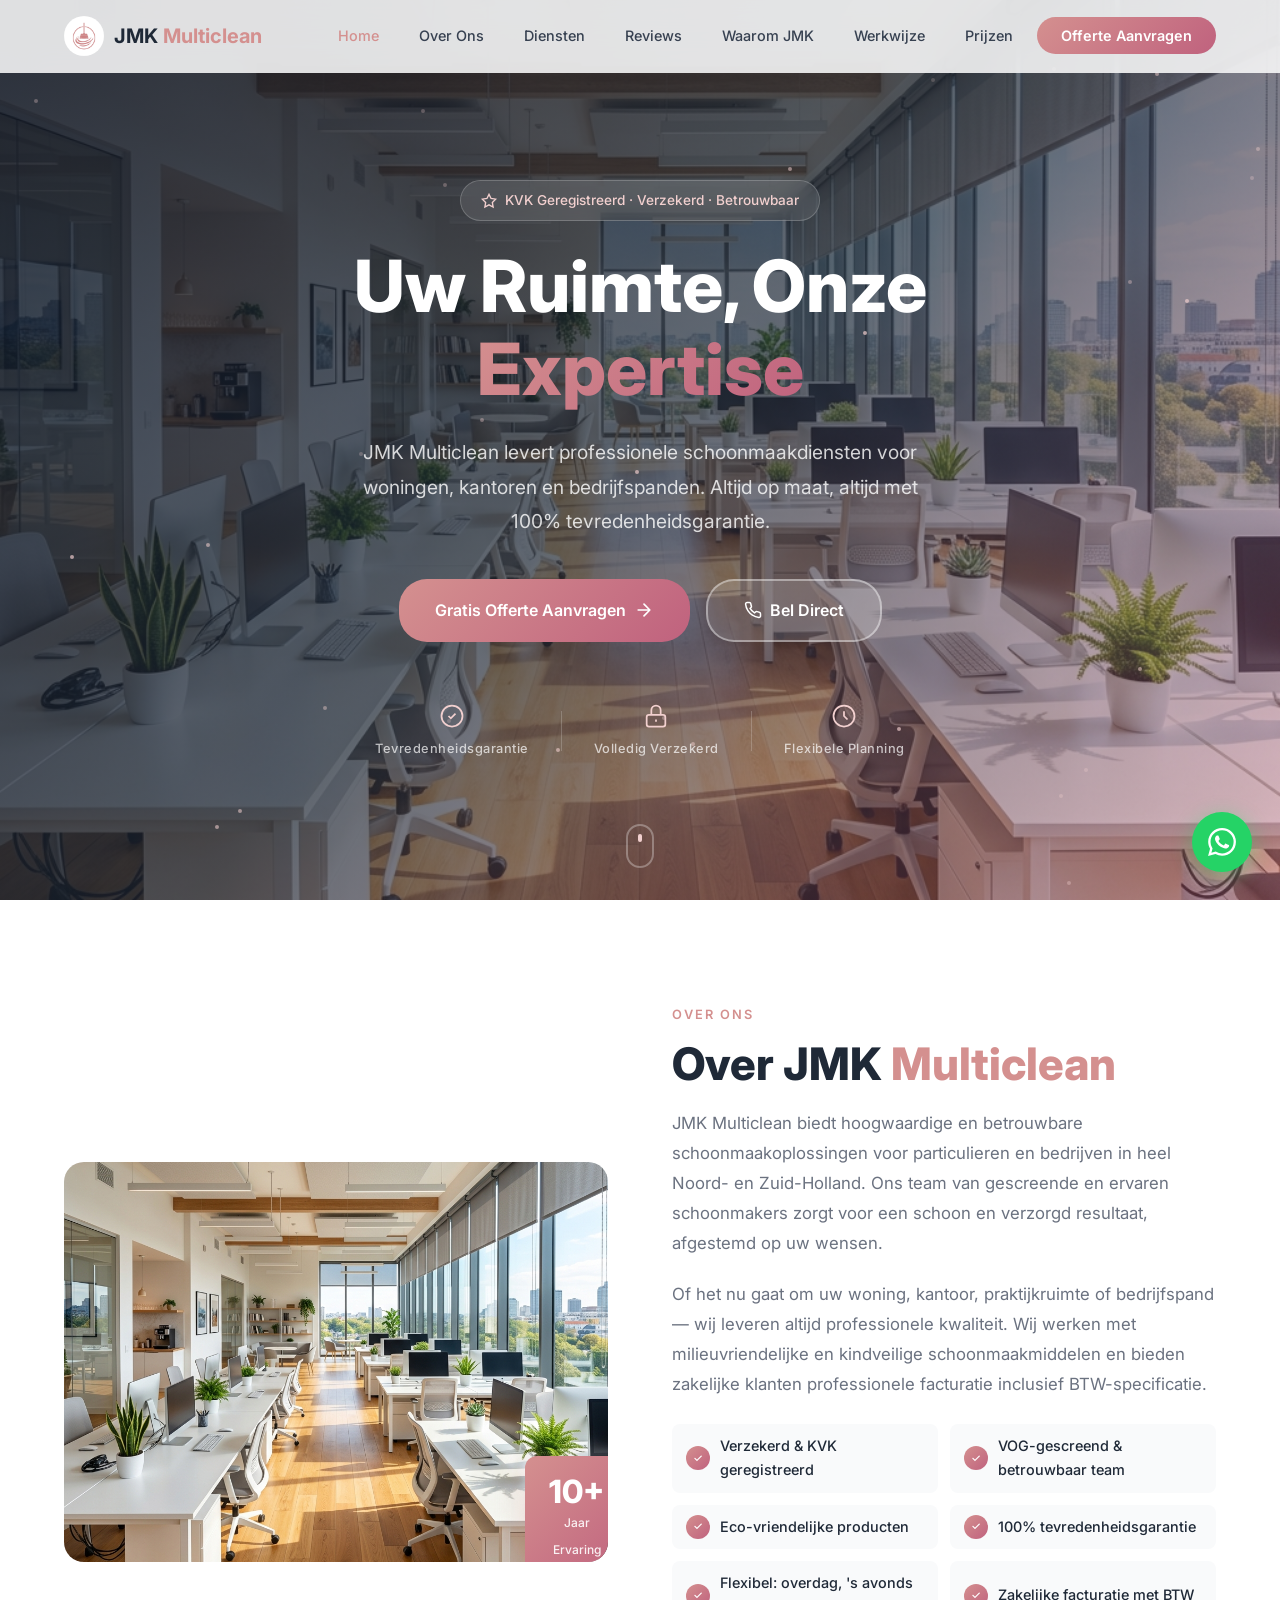
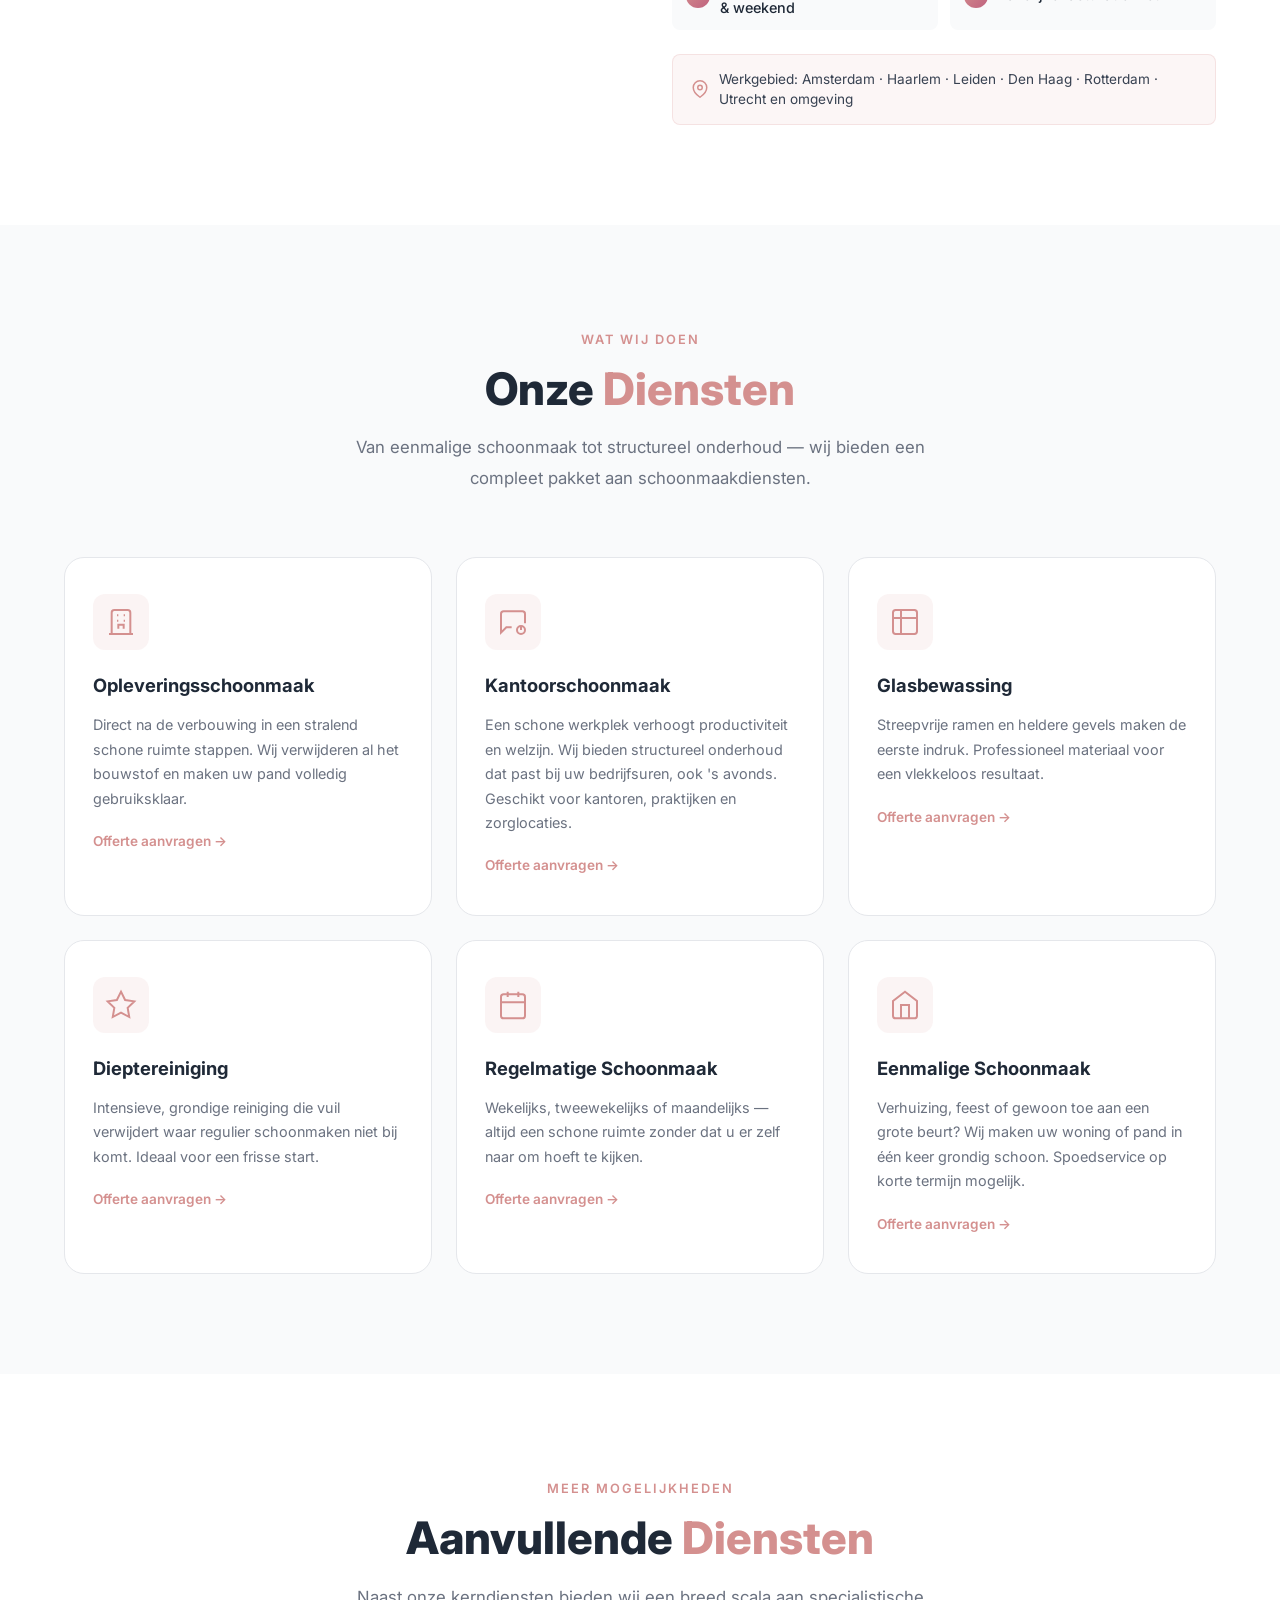
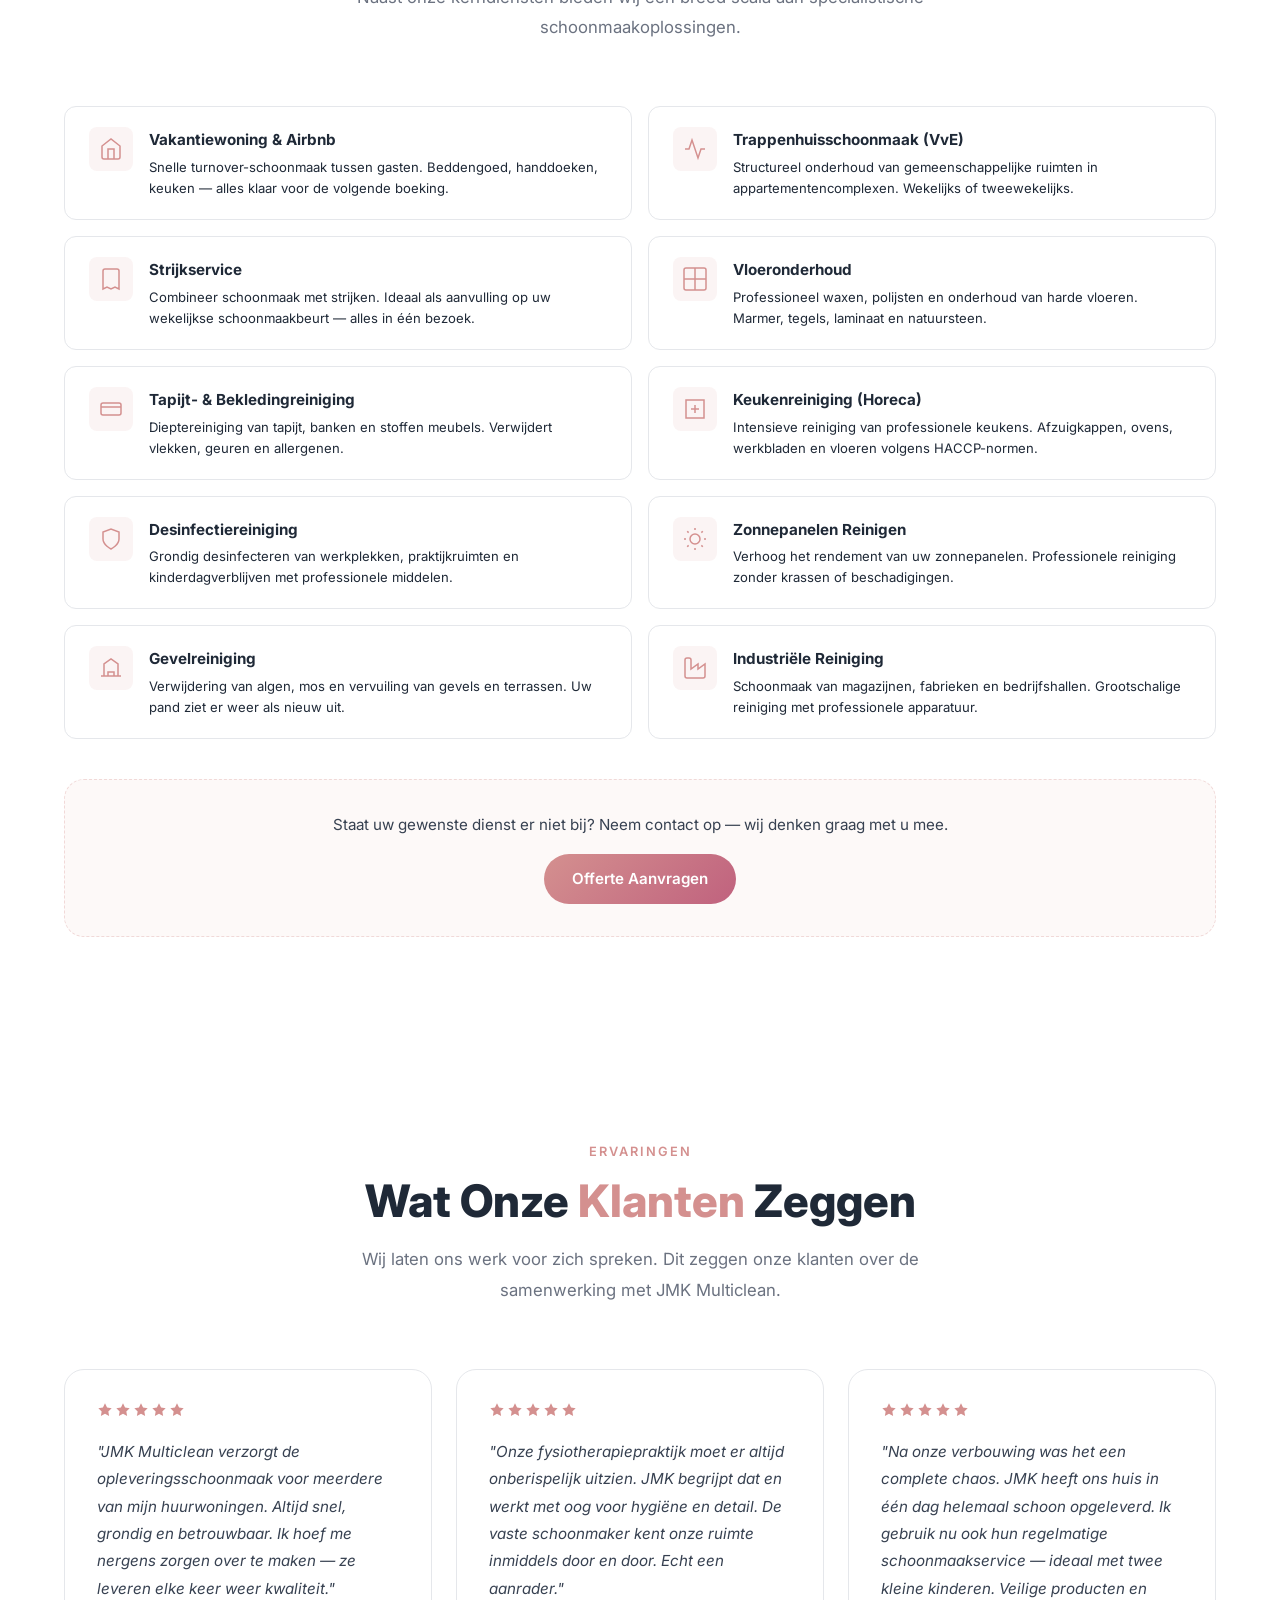
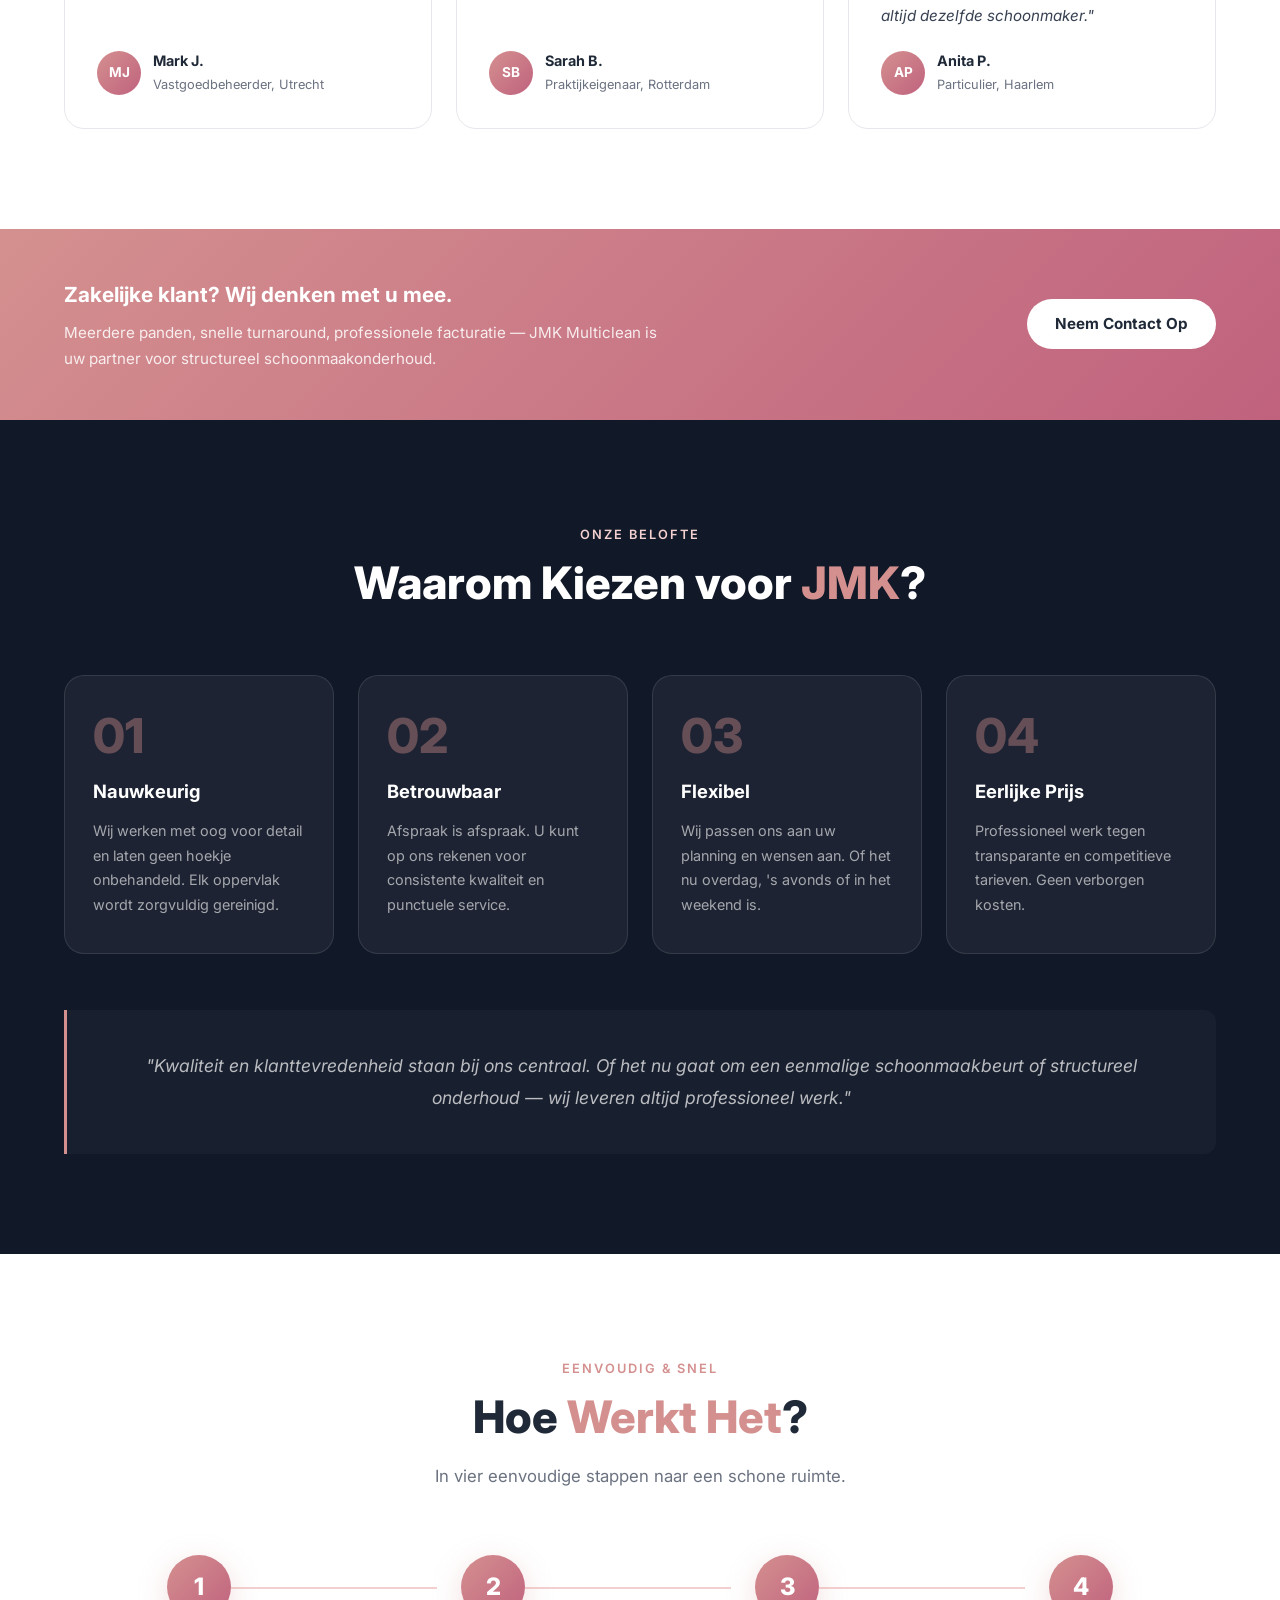
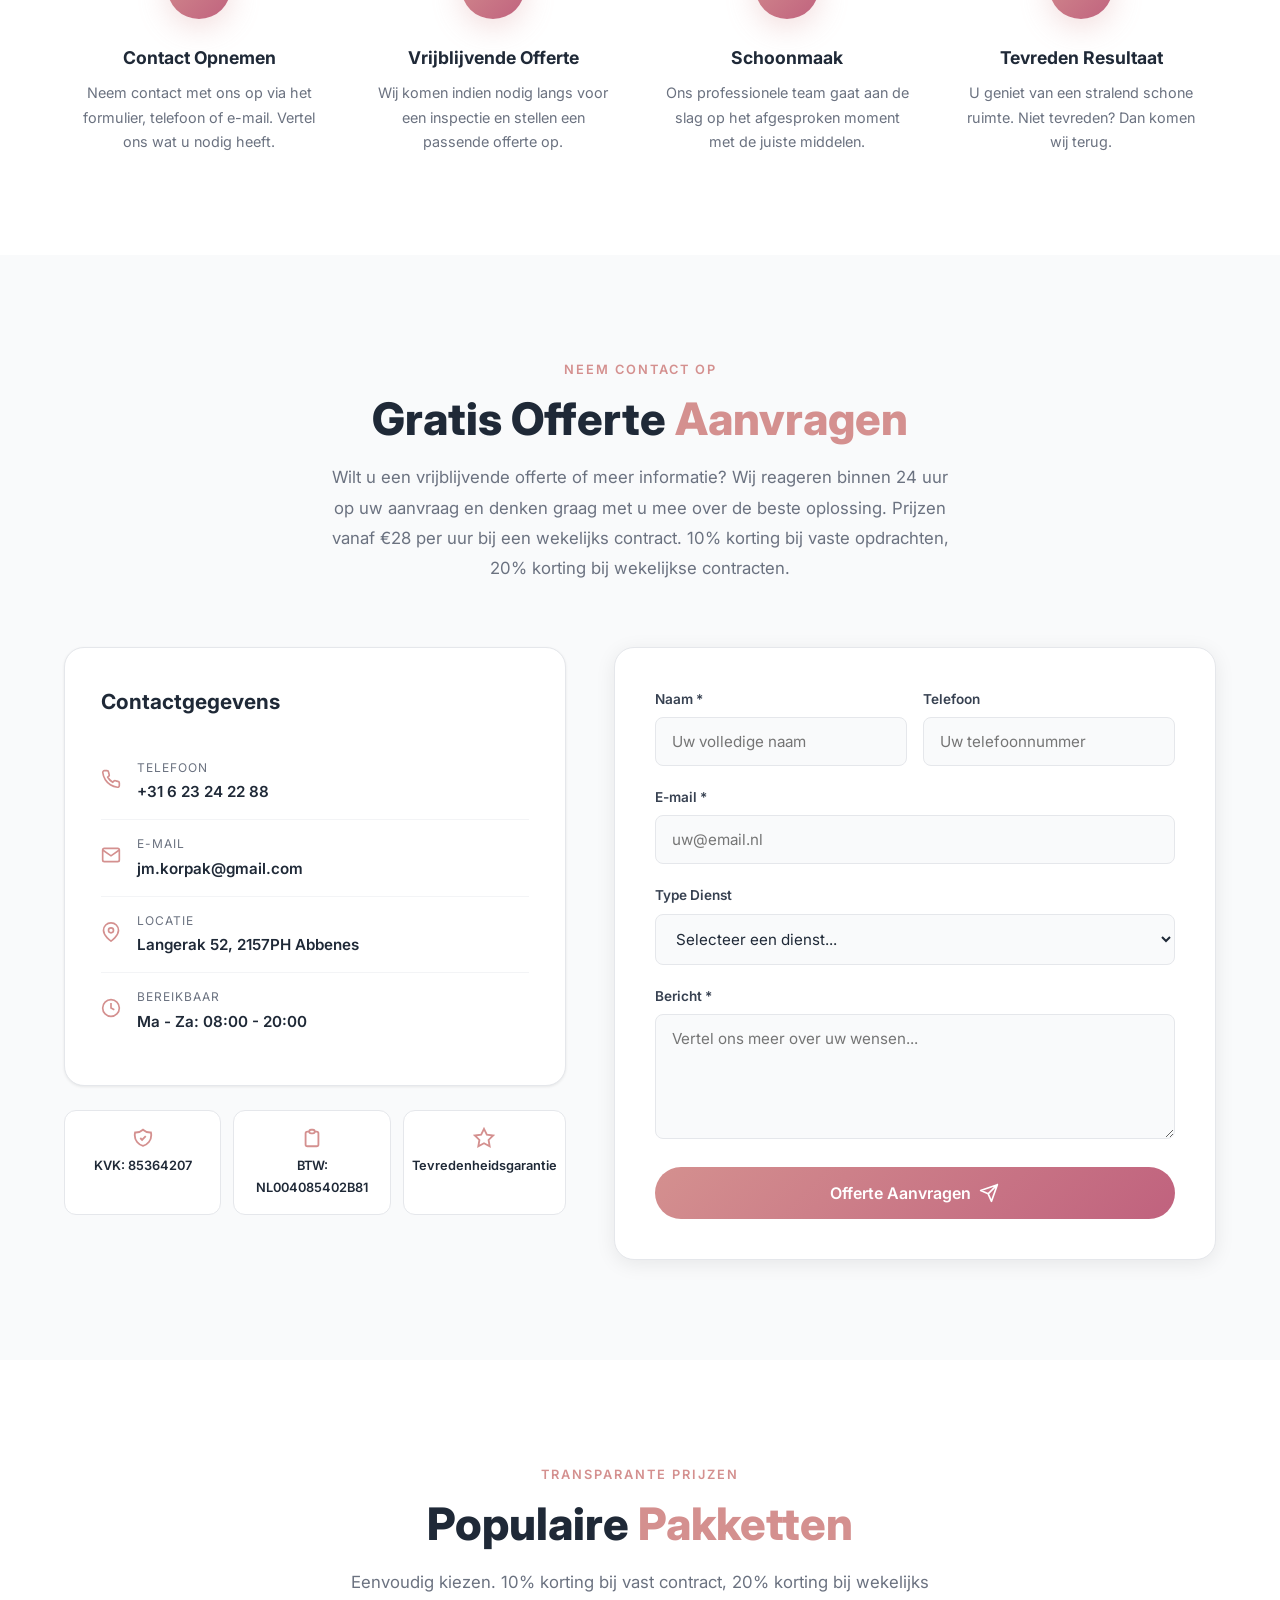
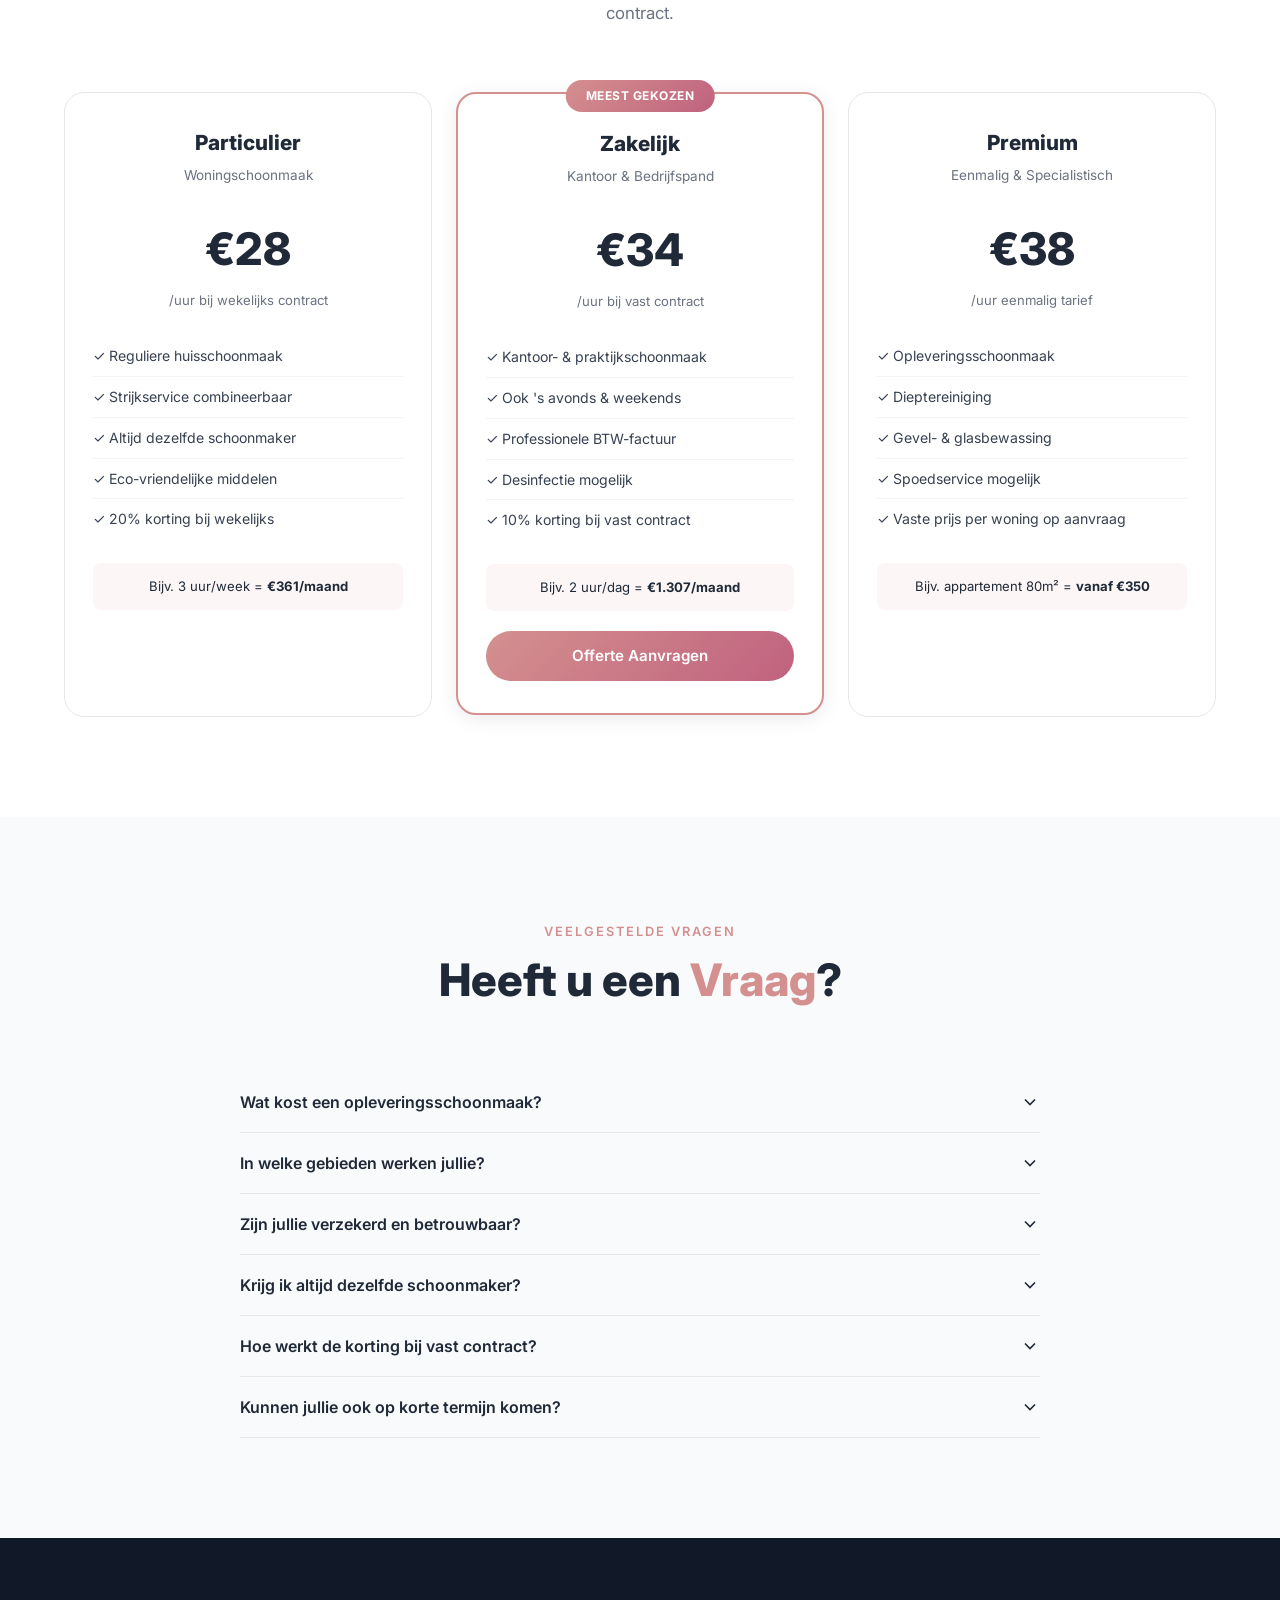
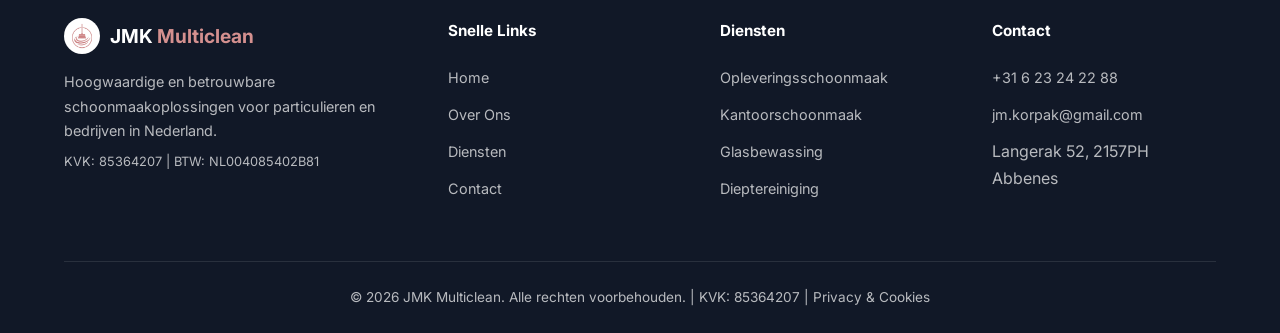
==== index.html @ 1423cef9 "Update hero text: garantie op resultaat → 100% tevredenheidsgarantie" ====
<!DOCTYPE html>
<html lang="nl">
<head>
    <meta charset="UTF-8">
    <meta name="viewport" content="width=device-width, initial-scale=1.0">
    <title>JMK Multiclean | Professionele Schoonmaakdiensten in Noord- en Zuid-Holland</title>
    <meta name="description" content="JMK Multiclean biedt professionele schoonmaakdiensten in Amsterdam, Haarlem, Den Haag, Rotterdam en Utrecht. Opleveringsschoonmaak, kantoorschoonmaak, glasbewassing en meer. KVK geregistreerd, verzekerd en VOG-gescreend. Vraag gratis een offerte aan.">
    <meta name="keywords" content="schoonmaakbedrijf, schoonmaakdiensten Amsterdam, kantoorschoonmaak Den Haag, opleveringsschoonmaak, glasbewassing, dieptereiniging, schoonmaak Haarlem, schoonmaak Rotterdam, schoonmaak Utrecht, professioneel schoonmaken">
    <meta name="author" content="JMK Multiclean">
    <meta name="robots" content="index, follow">
    <link rel="canonical" href="https://jmkmulticlean.nl/">
    <meta name="geo.region" content="NL-NH">
    <meta name="geo.placename" content="Abbenes">
    <meta name="geo.position" content="52.2658;4.5633">
    <meta name="ICBM" content="52.2658, 4.5633">
    <meta property="og:title" content="JMK Multiclean | Professionele Schoonmaakdiensten">
    <meta property="og:description" content="Professionele schoonmaakdiensten voor woningen, kantoren en bedrijfspanden in Noord- en Zuid-Holland. Gratis offerte binnen 24 uur.">
    <meta property="og:type" content="website">
    <meta property="og:url" content="https://jmkmulticlean.nl/">
    <meta property="og:image" content="https://jmkmulticlean.nl/images/hero-bg.png">
    <meta property="og:locale" content="nl_NL">
    <meta property="og:site_name" content="JMK Multiclean">
    <meta name="twitter:card" content="summary_large_image">
    <meta name="twitter:title" content="JMK Multiclean | Professionele Schoonmaakdiensten">
    <meta name="twitter:description" content="Professionele schoonmaakdiensten in Noord- en Zuid-Holland. Gratis offerte binnen 24 uur.">
    <meta name="twitter:image" content="https://jmkmulticlean.nl/images/hero-bg.png">
    <link rel="alternate" hreflang="nl" href="https://jmkmulticlean.nl/">
    <link rel="icon" type="image/png" href="images/logo.png">
    <link rel="preconnect" href="https://fonts.googleapis.com">
    <link rel="preconnect" href="https://fonts.gstatic.com" crossorigin>
    <link href="https://fonts.googleapis.com/css2?family=Inter:wght@300;400;500;600;700;800&display=swap" rel="stylesheet">
    <link rel="stylesheet" href="styles.css">
    <script type="application/ld+json">
    {
        "@context": "https://schema.org",
        "@type": "LocalBusiness",
        "@id": "https://jmkmulticlean.nl/",
        "name": "JMK Multiclean",
        "description": "Professionele schoonmaakdiensten voor particulieren en bedrijven in Noord- en Zuid-Holland.",
        "url": "https://jmkmulticlean.nl/",
        "telephone": "+31623242288",
        "email": "jm.korpak@gmail.com",
        "address": {
            "@type": "PostalAddress",
            "streetAddress": "Langerak 52",
            "addressLocality": "Abbenes",
            "postalCode": "2157PH",
            "addressCountry": "NL"
        },
        "geo": {
            "@type": "GeoCoordinates",
            "latitude": 52.2658,
            "longitude": 4.5633
        },
        "image": "https://jmkmulticlean.nl/images/logo.png",
        "priceRange": "€€",
        "openingHoursSpecification": {
            "@type": "OpeningHoursSpecification",
            "dayOfWeek": ["Monday","Tuesday","Wednesday","Thursday","Friday","Saturday"],
            "opens": "08:00",
            "closes": "20:00"
        },
        "areaServed": [
            {"@type": "City", "name": "Amsterdam"},
            {"@type": "City", "name": "Haarlem"},
            {"@type": "City", "name": "Leiden"},
            {"@type": "City", "name": "Den Haag"},
            {"@type": "City", "name": "Rotterdam"},
            {"@type": "City", "name": "Utrecht"}
        ],
        "hasOfferCatalog": {
            "@type": "OfferCatalog",
            "name": "Schoonmaakdiensten",
            "itemListElement": [
                {"@type": "Offer", "itemOffered": {"@type": "Service", "name": "Opleveringsschoonmaak"}},
                {"@type": "Offer", "itemOffered": {"@type": "Service", "name": "Kantoorschoonmaak"}},
                {"@type": "Offer", "itemOffered": {"@type": "Service", "name": "Glasbewassing"}},
                {"@type": "Offer", "itemOffered": {"@type": "Service", "name": "Dieptereiniging"}},
                {"@type": "Offer", "itemOffered": {"@type": "Service", "name": "Regelmatige Schoonmaak"}},
                {"@type": "Offer", "itemOffered": {"@type": "Service", "name": "Eenmalige Schoonmaak"}}
            ]
        },
        "aggregateRating": {
            "@type": "AggregateRating",
            "ratingValue": "5.0",
            "reviewCount": "3",
            "bestRating": "5"
        }
    }
    </script>
</head>
<body>
    <!-- Navigation -->
    <nav class="navbar" id="navbar">
        <div class="container nav-container">
            <a href="#" class="nav-logo">
                <img src="images/logo.png" alt="JMK Cleaning Services Logo" class="nav-logo-img">
                <span class="nav-logo-text">JMK <span class="accent">Multiclean</span></span>
            </a>
            <button class="nav-toggle" id="navToggle" aria-label="Menu openen">
                <span></span>
                <span></span>
                <span></span>
            </button>
            <ul class="nav-menu" id="navMenu">
                <li><a href="#home" class="nav-link">Home</a></li>
                <li><a href="#over-ons" class="nav-link">Over Ons</a></li>
                <li><a href="#diensten" class="nav-link">Diensten</a></li>
                <li><a href="#reviews" class="nav-link">Reviews</a></li>
                <li><a href="#waarom" class="nav-link">Waarom JMK</a></li>
                <li><a href="#proces" class="nav-link">Werkwijze</a></li>
                <li><a href="#prijzen" class="nav-link">Prijzen</a></li>
                <li><a href="#contact" class="nav-link nav-cta">Offerte Aanvragen</a></li>
            </ul>
        </div>
    </nav>

    <!-- Hero Section -->
    <section class="hero" id="home">
        <div class="hero-overlay"></div>
        <div class="hero-particles" id="heroParticles"></div>
        <div class="container hero-content">
            <div class="hero-badge"><svg width="16" height="16" viewBox="0 0 24 24" fill="none" stroke="currentColor" stroke-width="2"><path d="M12 2l3.09 6.26L22 9.27l-5 4.87 1.18 6.88L12 17.77l-6.18 3.25L7 14.14 2 9.27l6.91-1.01L12 2z"/></svg> KVK Geregistreerd &middot; Verzekerd &middot; Betrouwbaar</div>
            <h1 class="hero-title">
                Uw Ruimte, Onze<br>
                <span class="gradient-text">Expertise</span>
            </h1>
            <p class="hero-subtitle">
                JMK Multiclean levert professionele schoonmaakdiensten voor woningen, kantoren en bedrijfspanden. Altijd op maat, altijd met 100% tevredenheidsgarantie.
            </p>
            <div class="hero-buttons">
                <a href="#contact" class="btn btn-primary btn-lg">
                    <span>Gratis Offerte Aanvragen</span>
                    <svg width="20" height="20" viewBox="0 0 24 24" fill="none" stroke="currentColor" stroke-width="2" stroke-linecap="round" stroke-linejoin="round"><path d="M5 12h14M12 5l7 7-7 7"/></svg>
                </a>
                <a href="tel:+31623242288" class="btn btn-outline btn-lg">
                    <svg width="18" height="18" viewBox="0 0 24 24" fill="none" stroke="currentColor" stroke-width="2"><path d="M22 16.92v3a2 2 0 01-2.18 2 19.79 19.79 0 01-8.63-3.07 19.5 19.5 0 01-6-6 19.79 19.79 0 01-3.07-8.67A2 2 0 014.11 2h3a2 2 0 012 1.72c.127.96.361 1.903.7 2.81a2 2 0 01-.45 2.11L8.09 9.91a16 16 0 006 6l1.27-1.27a2 2 0 012.11-.45c.907.339 1.85.573 2.81.7A2 2 0 0122 16.92z"/></svg>
                    <span>Bel Direct</span>
                </a>
            </div>
            <div class="hero-stats">
                <div class="hero-stat">
                    <svg class="hero-stat-icon" width="28" height="28" viewBox="0 0 24 24" fill="none" stroke="currentColor" stroke-width="1.5"><path d="M9 12l2 2 4-4m6 2a9 9 0 11-18 0 9 9 0 0118 0z"/></svg>
                    <span class="hero-stat-label">Tevredenheidsgarantie</span>
                </div>
                <div class="hero-stat-divider"></div>
                <div class="hero-stat">
                    <svg class="hero-stat-icon" width="28" height="28" viewBox="0 0 24 24" fill="none" stroke="currentColor" stroke-width="1.5"><path d="M12 15v2m-6 4h12a2 2 0 002-2v-6a2 2 0 00-2-2H6a2 2 0 00-2 2v6a2 2 0 002 2zm10-10V7a4 4 0 00-8 0v4h8z"/></svg>
                    <span class="hero-stat-label">Volledig Verzekerd</span>
                </div>
                <div class="hero-stat-divider"></div>
                <div class="hero-stat">
                    <svg class="hero-stat-icon" width="28" height="28" viewBox="0 0 24 24" fill="none" stroke="currentColor" stroke-width="1.5"><path d="M12 8v4l3 3m6-3a9 9 0 11-18 0 9 9 0 0118 0z"/></svg>
                    <span class="hero-stat-label">Flexibele Planning</span>
                </div>
            </div>
        </div>
        <div class="hero-scroll">
            <a href="#over-ons" aria-label="Scroll naar beneden">
                <div class="scroll-indicator">
                    <div class="scroll-dot"></div>
                </div>
            </a>
        </div>
    </section>

    <!-- Over Ons Section -->
    <section class="section section-light" id="over-ons">
        <div class="container">
            <div class="section-grid about-grid">
                <div class="about-image-wrapper reveal-left">
                    <div class="about-image">
                        <img src="images/hero-bg.png" alt="Schoon kantoor door JMK Cleaning Services">
                        <div class="about-image-badge">
                            <span class="badge-number">10+</span>
                            <span class="badge-text">Jaar<br>Ervaring</span>
                        </div>
                    </div>
                </div>
                <div class="about-content reveal-right">
                    <span class="section-label">Over Ons</span>
                    <h2 class="section-title">Over JMK <span class="accent">Multiclean</span></h2>
                    <p class="section-text">
                        JMK Multiclean biedt hoogwaardige en betrouwbare schoonmaakoplossingen voor particulieren en bedrijven in heel Noord- en Zuid-Holland. Ons team van gescreende en ervaren schoonmakers zorgt voor een schoon en verzorgd resultaat, afgestemd op uw wensen.
                    </p>
                    <p class="section-text">
                        Of het nu gaat om uw woning, kantoor, praktijkruimte of bedrijfspand — wij leveren altijd professionele kwaliteit. Wij werken met milieuvriendelijke en kindveilige schoonmaakmiddelen en bieden zakelijke klanten professionele facturatie inclusief BTW-specificatie.
                    </p>
                    <div class="about-features">
                        <div class="about-feature">
                            <div class="about-feature-icon">✓</div>
                            <span>Verzekerd & KVK geregistreerd</span>
                        </div>
                        <div class="about-feature">
                            <div class="about-feature-icon">✓</div>
                            <span>VOG-gescreend & betrouwbaar team</span>
                        </div>
                        <div class="about-feature">
                            <div class="about-feature-icon">✓</div>
                            <span>Eco-vriendelijke producten</span>
                        </div>
                        <div class="about-feature">
                            <div class="about-feature-icon">✓</div>
                            <span>100% tevredenheidsgarantie</span>
                        </div>
                        <div class="about-feature">
                            <div class="about-feature-icon">✓</div>
                            <span>Flexibel: overdag, 's avonds & weekend</span>
                        </div>
                        <div class="about-feature">
                            <div class="about-feature-icon">✓</div>
                            <span>Zakelijke facturatie met BTW</span>
                        </div>
                    </div>
                    <div class="service-area-badge reveal-up">
                        <svg width="18" height="18" viewBox="0 0 24 24" fill="none" stroke="var(--pink)" stroke-width="2"><path d="M21 10c0 7-9 13-9 13s-9-6-9-13a9 9 0 0118 0z"/><circle cx="12" cy="10" r="3"/></svg>
                        <span>Werkgebied: Amsterdam · Haarlem · Leiden · Den Haag · Rotterdam · Utrecht en omgeving</span>
                    </div>
                </div>
            </div>
        </div>
    </section>

    <!-- Diensten Section -->
    <section class="section section-gray" id="diensten">
        <div class="container">
            <div class="section-header reveal-up">
                <span class="section-label">Wat Wij Doen</span>
                <h2 class="section-title">Onze <span class="accent">Diensten</span></h2>
                <p class="section-subtitle">Van eenmalige schoonmaak tot structureel onderhoud — wij bieden een compleet pakket aan schoonmaakdiensten.</p>
            </div>
            <div class="services-grid">
                <div class="service-card reveal-up" style="--delay: 0.1s">
                    <div class="service-icon-wrap"><svg width="32" height="32" viewBox="0 0 24 24" fill="none" stroke="var(--pink)" stroke-width="1.5"><path d="M19 21V5a2 2 0 00-2-2H7a2 2 0 00-2 2v16m14 0H5m14 0h2m-16 0H3M9 7h1m-1 4h1m4-4h1m-1 4h1m-5 6v-3h4v3"/></svg></div>
                    <h3 class="service-title">Opleveringsschoonmaak</h3>
                    <p class="service-desc">Direct na de verbouwing in een stralend schone ruimte stappen. Wij verwijderen al het bouwstof en maken uw pand volledig gebruiksklaar.</p>
                    <a href="#contact" class="service-link">Offerte aanvragen →</a>
                </div>
                <div class="service-card reveal-up" style="--delay: 0.2s">
                    <div class="service-icon-wrap"><svg width="32" height="32" viewBox="0 0 24 24" fill="none" stroke="var(--pink)" stroke-width="1.5"><path d="M21 13V6a2 2 0 00-2-2H5a2 2 0 00-2 2v14l4-4h4"/><circle cx="18" cy="18" r="3"/><path d="M18 15v3m0 0v.01"/></svg></div>
                    <h3 class="service-title">Kantoorschoonmaak</h3>
                    <p class="service-desc">Een schone werkplek verhoogt productiviteit en welzijn. Wij bieden structureel onderhoud dat past bij uw bedrijfsuren, ook 's avonds. Geschikt voor kantoren, praktijken en zorglocaties.</p>
                    <a href="#contact" class="service-link">Offerte aanvragen →</a>
                </div>
                <div class="service-card reveal-up" style="--delay: 0.3s">
                    <div class="service-icon-wrap"><svg width="32" height="32" viewBox="0 0 24 24" fill="none" stroke="var(--pink)" stroke-width="1.5"><rect x="3" y="3" width="18" height="18" rx="2"/><path d="M3 9h18M9 3v18"/></svg></div>
                    <h3 class="service-title">Glasbewassing</h3>
                    <p class="service-desc">Streepvrije ramen en heldere gevels maken de eerste indruk. Professioneel materiaal voor een vlekkeloos resultaat.</p>
                    <a href="#contact" class="service-link">Offerte aanvragen →</a>
                </div>
                <div class="service-card reveal-up" style="--delay: 0.4s">
                    <div class="service-icon-wrap"><svg width="32" height="32" viewBox="0 0 24 24" fill="none" stroke="var(--pink)" stroke-width="1.5"><path d="M12 2l3.09 6.26L22 9.27l-5 4.87 1.18 6.88L12 17.77l-6.18 3.25L7 14.14 2 9.27l6.91-1.01L12 2z"/></svg></div>
                    <h3 class="service-title">Dieptereiniging</h3>
                    <p class="service-desc">Intensieve, grondige reiniging die vuil verwijdert waar regulier schoonmaken niet bij komt. Ideaal voor een frisse start.</p>
                    <a href="#contact" class="service-link">Offerte aanvragen →</a>
                </div>
                <div class="service-card reveal-up" style="--delay: 0.5s">
                    <div class="service-icon-wrap"><svg width="32" height="32" viewBox="0 0 24 24" fill="none" stroke="var(--pink)" stroke-width="1.5"><rect x="3" y="4" width="18" height="18" rx="2"/><path d="M16 2v4M8 2v4M3 10h18M8 14h.01M12 14h.01M16 14h.01M8 18h.01M12 18h.01"/></svg></div>
                    <h3 class="service-title">Regelmatige Schoonmaak</h3>
                    <p class="service-desc">Wekelijks, tweewekelijks of maandelijks — altijd een schone ruimte zonder dat u er zelf naar om hoeft te kijken.</p>
                    <a href="#contact" class="service-link">Offerte aanvragen →</a>
                </div>
                <div class="service-card reveal-up" style="--delay: 0.6s">
                    <div class="service-icon-wrap"><svg width="32" height="32" viewBox="0 0 24 24" fill="none" stroke="var(--pink)" stroke-width="1.5"><path d="M3 9l9-7 9 7v11a2 2 0 01-2 2H5a2 2 0 01-2-2z"/><polyline points="9 22 9 12 15 12 15 22"/></svg></div>
                    <h3 class="service-title">Eenmalige Schoonmaak</h3>
                    <p class="service-desc">Verhuizing, feest of gewoon toe aan een grote beurt? Wij maken uw woning of pand in één keer grondig schoon. Spoedservice op korte termijn mogelijk.</p>
                    <a href="#contact" class="service-link">Offerte aanvragen →</a>
                </div>
            </div>
        </div>
    </section>

    <!-- Aanvullende Diensten Section -->
    <section class="section section-light" id="extra-diensten">
        <div class="container">
            <div class="section-header reveal-up">
                <span class="section-label">Meer Mogelijkheden</span>
                <h2 class="section-title">Aanvullende <span class="accent">Diensten</span></h2>
                <p class="section-subtitle">Naast onze kerndiensten bieden wij een breed scala aan specialistische schoonmaakoplossingen.</p>
            </div>
            <div class="extra-services-grid">
                <div class="extra-service-card reveal-up" style="--delay: 0.05s">
                    <div class="extra-service-icon">
                        <svg width="24" height="24" viewBox="0 0 24 24" fill="none" stroke="var(--pink)" stroke-width="1.5"><path d="M3 9l9-7 9 7v11a2 2 0 01-2 2H5a2 2 0 01-2-2z"/><path d="M9 22V12h6v10"/></svg>
                    </div>
                    <div>
                        <h4 class="extra-service-title">Vakantiewoning & Airbnb</h4>
                        <p class="extra-service-desc">Snelle turnover-schoonmaak tussen gasten. Beddengoed, handdoeken, keuken — alles klaar voor de volgende boeking.</p>
                    </div>
                </div>
                <div class="extra-service-card reveal-up" style="--delay: 0.1s">
                    <div class="extra-service-icon">
                        <svg width="24" height="24" viewBox="0 0 24 24" fill="none" stroke="var(--pink)" stroke-width="1.5"><path d="M22 12h-4l-3 9L9 3l-3 9H2"/></svg>
                    </div>
                    <div>
                        <h4 class="extra-service-title">Trappenhuisschoonmaak (VvE)</h4>
                        <p class="extra-service-desc">Structureel onderhoud van gemeenschappelijke ruimten in appartementencomplexen. Wekelijks of tweewekelijks.</p>
                    </div>
                </div>
                <div class="extra-service-card reveal-up" style="--delay: 0.15s">
                    <div class="extra-service-icon">
                        <svg width="24" height="24" viewBox="0 0 24 24" fill="none" stroke="var(--pink)" stroke-width="1.5"><path d="M4 22V4c0-1.1.9-2 2-2h12a2 2 0 012 2v18l-4-2-4 2-4-2-4 2z"/></svg>
                    </div>
                    <div>
                        <h4 class="extra-service-title">Strijkservice</h4>
                        <p class="extra-service-desc">Combineer schoonmaak met strijken. Ideaal als aanvulling op uw wekelijkse schoonmaakbeurt — alles in één bezoek.</p>
                    </div>
                </div>
                <div class="extra-service-card reveal-up" style="--delay: 0.2s">
                    <div class="extra-service-icon">
                        <svg width="24" height="24" viewBox="0 0 24 24" fill="none" stroke="var(--pink)" stroke-width="1.5"><rect x="1" y="1" width="22" height="22" rx="2"/><path d="M1 12h22M12 1v22"/></svg>
                    </div>
                    <div>
                        <h4 class="extra-service-title">Vloeronderhoud</h4>
                        <p class="extra-service-desc">Professioneel waxen, polijsten en onderhoud van harde vloeren. Marmer, tegels, laminaat en natuursteen.</p>
                    </div>
                </div>
                <div class="extra-service-card reveal-up" style="--delay: 0.25s">
                    <div class="extra-service-icon">
                        <svg width="24" height="24" viewBox="0 0 24 24" fill="none" stroke="var(--pink)" stroke-width="1.5"><rect x="2" y="6" width="20" height="12" rx="2"/><path d="M2 10h20"/></svg>
                    </div>
                    <div>
                        <h4 class="extra-service-title">Tapijt- & Bekledingreiniging</h4>
                        <p class="extra-service-desc">Dieptereiniging van tapijt, banken en stoffen meubels. Verwijdert vlekken, geuren en allergenen.</p>
                    </div>
                </div>
                <div class="extra-service-card reveal-up" style="--delay: 0.3s">
                    <div class="extra-service-icon">
                        <svg width="24" height="24" viewBox="0 0 24 24" fill="none" stroke="var(--pink)" stroke-width="1.5"><path d="M3 3h18v18H3z"/><path d="M8 12h8M12 8v8"/></svg>
                    </div>
                    <div>
                        <h4 class="extra-service-title">Keukenreiniging (Horeca)</h4>
                        <p class="extra-service-desc">Intensieve reiniging van professionele keukens. Afzuigkappen, ovens, werkbladen en vloeren volgens HACCP-normen.</p>
                    </div>
                </div>
                <div class="extra-service-card reveal-up" style="--delay: 0.35s">
                    <div class="extra-service-icon">
                        <svg width="24" height="24" viewBox="0 0 24 24" fill="none" stroke="var(--pink)" stroke-width="1.5"><path d="M12 22s8-4 8-10V5l-8-3-8 3v7c0 6 8 10 8 10z"/></svg>
                    </div>
                    <div>
                        <h4 class="extra-service-title">Desinfectiereiniging</h4>
                        <p class="extra-service-desc">Grondig desinfecteren van werkplekken, praktijkruimten en kinderdagverblijven met professionele middelen.</p>
                    </div>
                </div>
                <div class="extra-service-card reveal-up" style="--delay: 0.4s">
                    <div class="extra-service-icon">
                        <svg width="24" height="24" viewBox="0 0 24 24" fill="none" stroke="var(--pink)" stroke-width="1.5"><circle cx="12" cy="12" r="5"/><path d="M12 1v2M12 21v2M4.22 4.22l1.42 1.42M18.36 18.36l1.42 1.42M1 12h2M21 12h2M4.22 19.78l1.42-1.42M18.36 5.64l1.42-1.42"/></svg>
                    </div>
                    <div>
                        <h4 class="extra-service-title">Zonnepanelen Reinigen</h4>
                        <p class="extra-service-desc">Verhoog het rendement van uw zonnepanelen. Professionele reiniging zonder krassen of beschadigingen.</p>
                    </div>
                </div>
                <div class="extra-service-card reveal-up" style="--delay: 0.45s">
                    <div class="extra-service-icon">
                        <svg width="24" height="24" viewBox="0 0 24 24" fill="none" stroke="var(--pink)" stroke-width="1.5"><path d="M2 20h20"/><path d="M5 20V8l7-5 7 5v12"/><path d="M9 20v-4h6v4"/></svg>
                    </div>
                    <div>
                        <h4 class="extra-service-title">Gevelreiniging</h4>
                        <p class="extra-service-desc">Verwijdering van algen, mos en vervuiling van gevels en terrassen. Uw pand ziet er weer als nieuw uit.</p>
                    </div>
                </div>
                <div class="extra-service-card reveal-up" style="--delay: 0.5s">
                    <div class="extra-service-icon">
                        <svg width="24" height="24" viewBox="0 0 24 24" fill="none" stroke="var(--pink)" stroke-width="1.5"><path d="M2 20a2 2 0 002 2h16a2 2 0 002-2V8l-7 5V8l-7 5V4a2 2 0 00-2-2H4a2 2 0 00-2 2v16z"/></svg>
                    </div>
                    <div>
                        <h4 class="extra-service-title">Industriële Reiniging</h4>
                        <p class="extra-service-desc">Schoonmaak van magazijnen, fabrieken en bedrijfshallen. Grootschalige reiniging met professionele apparatuur.</p>
                    </div>
                </div>
            </div>
            <div class="extra-services-cta reveal-up">
                <p>Staat uw gewenste dienst er niet bij? Neem contact op — wij denken graag met u mee.</p>
                <a href="#contact" class="btn btn-primary">Offerte Aanvragen</a>
            </div>
        </div>
    </section>

    <!-- Testimonials Section -->
    <section class="section section-light" id="reviews">
        <div class="container">
            <div class="section-header reveal-up">
                <span class="section-label">Ervaringen</span>
                <h2 class="section-title">Wat Onze <span class="accent">Klanten</span> Zeggen</h2>
                <p class="section-subtitle">Wij laten ons werk voor zich spreken. Dit zeggen onze klanten over de samenwerking met JMK Multiclean.</p>
            </div>
            <div class="testimonials-grid">
                <div class="testimonial-card reveal-up" style="--delay: 0.1s">
                    <div class="testimonial-stars">
                        <svg width="16" height="16" viewBox="0 0 24 24" fill="var(--pink)" stroke="none"><path d="M12 2l3.09 6.26L22 9.27l-5 4.87 1.18 6.88L12 17.77l-6.18 3.25L7 14.14 2 9.27l6.91-1.01L12 2z"/></svg>
                        <svg width="16" height="16" viewBox="0 0 24 24" fill="var(--pink)" stroke="none"><path d="M12 2l3.09 6.26L22 9.27l-5 4.87 1.18 6.88L12 17.77l-6.18 3.25L7 14.14 2 9.27l6.91-1.01L12 2z"/></svg>
                        <svg width="16" height="16" viewBox="0 0 24 24" fill="var(--pink)" stroke="none"><path d="M12 2l3.09 6.26L22 9.27l-5 4.87 1.18 6.88L12 17.77l-6.18 3.25L7 14.14 2 9.27l6.91-1.01L12 2z"/></svg>
                        <svg width="16" height="16" viewBox="0 0 24 24" fill="var(--pink)" stroke="none"><path d="M12 2l3.09 6.26L22 9.27l-5 4.87 1.18 6.88L12 17.77l-6.18 3.25L7 14.14 2 9.27l6.91-1.01L12 2z"/></svg>
                        <svg width="16" height="16" viewBox="0 0 24 24" fill="var(--pink)" stroke="none"><path d="M12 2l3.09 6.26L22 9.27l-5 4.87 1.18 6.88L12 17.77l-6.18 3.25L7 14.14 2 9.27l6.91-1.01L12 2z"/></svg>
                    </div>
                    <p class="testimonial-text">"JMK Multiclean verzorgt de opleveringsschoonmaak voor meerdere van mijn huurwoningen. Altijd snel, grondig en betrouwbaar. Ik hoef me nergens zorgen over te maken — ze leveren elke keer weer kwaliteit."</p>
                    <div class="testimonial-author">
                        <div class="testimonial-avatar">MJ</div>
                        <div>
                            <span class="testimonial-name">Mark J.</span>
                            <span class="testimonial-role">Vastgoedbeheerder, Utrecht</span>
                        </div>
                    </div>
                </div>
                <div class="testimonial-card reveal-up" style="--delay: 0.2s">
                    <div class="testimonial-stars">
                        <svg width="16" height="16" viewBox="0 0 24 24" fill="var(--pink)" stroke="none"><path d="M12 2l3.09 6.26L22 9.27l-5 4.87 1.18 6.88L12 17.77l-6.18 3.25L7 14.14 2 9.27l6.91-1.01L12 2z"/></svg>
                        <svg width="16" height="16" viewBox="0 0 24 24" fill="var(--pink)" stroke="none"><path d="M12 2l3.09 6.26L22 9.27l-5 4.87 1.18 6.88L12 17.77l-6.18 3.25L7 14.14 2 9.27l6.91-1.01L12 2z"/></svg>
                        <svg width="16" height="16" viewBox="0 0 24 24" fill="var(--pink)" stroke="none"><path d="M12 2l3.09 6.26L22 9.27l-5 4.87 1.18 6.88L12 17.77l-6.18 3.25L7 14.14 2 9.27l6.91-1.01L12 2z"/></svg>
                        <svg width="16" height="16" viewBox="0 0 24 24" fill="var(--pink)" stroke="none"><path d="M12 2l3.09 6.26L22 9.27l-5 4.87 1.18 6.88L12 17.77l-6.18 3.25L7 14.14 2 9.27l6.91-1.01L12 2z"/></svg>
                        <svg width="16" height="16" viewBox="0 0 24 24" fill="var(--pink)" stroke="none"><path d="M12 2l3.09 6.26L22 9.27l-5 4.87 1.18 6.88L12 17.77l-6.18 3.25L7 14.14 2 9.27l6.91-1.01L12 2z"/></svg>
                    </div>
                    <p class="testimonial-text">"Onze fysiotherapiepraktijk moet er altijd onberispelijk uitzien. JMK begrijpt dat en werkt met oog voor hygiëne en detail. De vaste schoonmaker kent onze ruimte inmiddels door en door. Echt een aanrader."</p>
                    <div class="testimonial-author">
                        <div class="testimonial-avatar">SB</div>
                        <div>
                            <span class="testimonial-name">Sarah B.</span>
                            <span class="testimonial-role">Praktijkeigenaar, Rotterdam</span>
                        </div>
                    </div>
                </div>
                <div class="testimonial-card reveal-up" style="--delay: 0.3s">
                    <div class="testimonial-stars">
                        <svg width="16" height="16" viewBox="0 0 24 24" fill="var(--pink)" stroke="none"><path d="M12 2l3.09 6.26L22 9.27l-5 4.87 1.18 6.88L12 17.77l-6.18 3.25L7 14.14 2 9.27l6.91-1.01L12 2z"/></svg>
                        <svg width="16" height="16" viewBox="0 0 24 24" fill="var(--pink)" stroke="none"><path d="M12 2l3.09 6.26L22 9.27l-5 4.87 1.18 6.88L12 17.77l-6.18 3.25L7 14.14 2 9.27l6.91-1.01L12 2z"/></svg>
                        <svg width="16" height="16" viewBox="0 0 24 24" fill="var(--pink)" stroke="none"><path d="M12 2l3.09 6.26L22 9.27l-5 4.87 1.18 6.88L12 17.77l-6.18 3.25L7 14.14 2 9.27l6.91-1.01L12 2z"/></svg>
                        <svg width="16" height="16" viewBox="0 0 24 24" fill="var(--pink)" stroke="none"><path d="M12 2l3.09 6.26L22 9.27l-5 4.87 1.18 6.88L12 17.77l-6.18 3.25L7 14.14 2 9.27l6.91-1.01L12 2z"/></svg>
                        <svg width="16" height="16" viewBox="0 0 24 24" fill="var(--pink)" stroke="none"><path d="M12 2l3.09 6.26L22 9.27l-5 4.87 1.18 6.88L12 17.77l-6.18 3.25L7 14.14 2 9.27l6.91-1.01L12 2z"/></svg>
                    </div>
                    <p class="testimonial-text">"Na onze verbouwing was het een complete chaos. JMK heeft ons huis in één dag helemaal schoon opgeleverd. Ik gebruik nu ook hun regelmatige schoonmaakservice — ideaal met twee kleine kinderen. Veilige producten en altijd dezelfde schoonmaker."</p>
                    <div class="testimonial-author">
                        <div class="testimonial-avatar">AP</div>
                        <div>
                            <span class="testimonial-name">Anita P.</span>
                            <span class="testimonial-role">Particulier, Haarlem</span>
                        </div>
                    </div>
                </div>
            </div>
        </div>
    </section>

    <!-- B2B Banner -->
    <div class="b2b-banner">
        <div class="container b2b-container">
            <div class="b2b-content">
                <h3>Zakelijke klant? Wij denken met u mee.</h3>
                <p>Meerdere panden, snelle turnaround, professionele facturatie — JMK Multiclean is uw partner voor structureel schoonmaakonderhoud.</p>
            </div>
            <a href="#contact" class="btn btn-primary">Neem Contact Op</a>
        </div>
    </div>

    <!-- Waarom JMK Section -->
    <section class="section section-dark" id="waarom">
        <div class="container">
            <div class="section-header reveal-up">
                <span class="section-label section-label-light">Onze Belofte</span>
                <h2 class="section-title section-title-light">Waarom Kiezen voor <span class="accent">JMK</span>?</h2>
            </div>
            <div class="benefits-grid">
                <div class="benefit-card reveal-up" style="--delay: 0.1s">
                    <div class="benefit-number">01</div>
                    <h3 class="benefit-title">Nauwkeurig</h3>
                    <p class="benefit-desc">Wij werken met oog voor detail en laten geen hoekje onbehandeld. Elk oppervlak wordt zorgvuldig gereinigd.</p>
                </div>
                <div class="benefit-card reveal-up" style="--delay: 0.2s">
                    <div class="benefit-number">02</div>
                    <h3 class="benefit-title">Betrouwbaar</h3>
                    <p class="benefit-desc">Afspraak is afspraak. U kunt op ons rekenen voor consistente kwaliteit en punctuele service.</p>
                </div>
                <div class="benefit-card reveal-up" style="--delay: 0.3s">
                    <div class="benefit-number">03</div>
                    <h3 class="benefit-title">Flexibel</h3>
                    <p class="benefit-desc">Wij passen ons aan uw planning en wensen aan. Of het nu overdag, 's avonds of in het weekend is.</p>
                </div>
                <div class="benefit-card reveal-up" style="--delay: 0.4s">
                    <div class="benefit-number">04</div>
                    <h3 class="benefit-title">Eerlijke Prijs</h3>
                    <p class="benefit-desc">Professioneel werk tegen transparante en competitieve tarieven. Geen verborgen kosten.</p>
                </div>
            </div>
            <div class="benefits-quote reveal-up">
                <blockquote>
                    "Kwaliteit en klanttevredenheid staan bij ons centraal. Of het nu gaat om een eenmalige schoonmaakbeurt of structureel onderhoud — wij leveren altijd professioneel werk."
                </blockquote>
            </div>
        </div>
    </section>

    <!-- Hoe Werkt Het Section -->
    <section class="section section-light" id="proces">
        <div class="container">
            <div class="section-header reveal-up">
                <span class="section-label">Eenvoudig & Snel</span>
                <h2 class="section-title">Hoe <span class="accent">Werkt Het</span>?</h2>
                <p class="section-subtitle">In vier eenvoudige stappen naar een schone ruimte.</p>
            </div>
            <div class="process-grid">
                <div class="process-step reveal-up" style="--delay: 0.1s">
                    <div class="process-step-number">1</div>
                    <div class="process-step-connector"></div>
                    <h3 class="process-step-title">Contact Opnemen</h3>
                    <p class="process-step-desc">Neem contact met ons op via het formulier, telefoon of e-mail. Vertel ons wat u nodig heeft.</p>
                </div>
                <div class="process-step reveal-up" style="--delay: 0.2s">
                    <div class="process-step-number">2</div>
                    <div class="process-step-connector"></div>
                    <h3 class="process-step-title">Vrijblijvende Offerte</h3>
                    <p class="process-step-desc">Wij komen indien nodig langs voor een inspectie en stellen een passende offerte op.</p>
                </div>
                <div class="process-step reveal-up" style="--delay: 0.3s">
                    <div class="process-step-number">3</div>
                    <div class="process-step-connector"></div>
                    <h3 class="process-step-title">Schoonmaak</h3>
                    <p class="process-step-desc">Ons professionele team gaat aan de slag op het afgesproken moment met de juiste middelen.</p>
                </div>
                <div class="process-step reveal-up" style="--delay: 0.4s">
                    <div class="process-step-number">4</div>
                    <h3 class="process-step-title">Tevreden Resultaat</h3>
                    <p class="process-step-desc">U geniet van een stralend schone ruimte. Niet tevreden? Dan komen wij terug.</p>
                </div>
            </div>
        </div>
    </section>

    <!-- Contact Section -->
    <section class="section section-gray" id="contact">
        <div class="container">
            <div class="section-header reveal-up">
                <span class="section-label">Neem Contact Op</span>
                <h2 class="section-title">Gratis Offerte <span class="accent">Aanvragen</span></h2>
                <p class="section-subtitle">Wilt u een vrijblijvende offerte of meer informatie? Wij reageren binnen 24 uur op uw aanvraag en denken graag met u mee over de beste oplossing. Prijzen vanaf €28 per uur bij een wekelijks contract. 10% korting bij vaste opdrachten, 20% korting bij wekelijkse contracten.</p>
            </div>
            <div class="contact-grid">
                <div class="contact-info reveal-left">
                    <div class="contact-info-card">
                        <h3>Contactgegevens</h3>
                        <div class="contact-item">
                            <div class="contact-item-icon"><svg width="20" height="20" viewBox="0 0 24 24" fill="none" stroke="var(--pink)" stroke-width="2"><path d="M22 16.92v3a2 2 0 01-2.18 2 19.79 19.79 0 01-8.63-3.07 19.5 19.5 0 01-6-6 19.79 19.79 0 01-3.07-8.67A2 2 0 014.11 2h3a2 2 0 012 1.72c.127.96.361 1.903.7 2.81a2 2 0 01-.45 2.11L8.09 9.91a16 16 0 006 6l1.27-1.27a2 2 0 012.11-.45c.907.339 1.85.573 2.81.7A2 2 0 0122 16.92z"/></svg></div>
                            <div>
                                <span class="contact-item-label">Telefoon</span>
                                <a href="tel:+31623242288" class="contact-item-value">+31 6 23 24 22 88</a>
                            </div>
                        </div>
                        <div class="contact-item">
                            <div class="contact-item-icon"><svg width="20" height="20" viewBox="0 0 24 24" fill="none" stroke="var(--pink)" stroke-width="2"><path d="M4 4h16c1.1 0 2 .9 2 2v12c0 1.1-.9 2-2 2H4c-1.1 0-2-.9-2-2V6c0-1.1.9-2 2-2z"/><polyline points="22,6 12,13 2,6"/></svg></div>
                            <div>
                                <span class="contact-item-label">E-mail</span>
                                <a href="mailto:jm.korpak@gmail.com" class="contact-item-value">jm.korpak@gmail.com</a>
                            </div>
                        </div>
                        <div class="contact-item">
                            <div class="contact-item-icon"><svg width="20" height="20" viewBox="0 0 24 24" fill="none" stroke="var(--pink)" stroke-width="2"><path d="M21 10c0 7-9 13-9 13s-9-6-9-13a9 9 0 0118 0z"/><circle cx="12" cy="10" r="3"/></svg></div>
                            <div>
                                <span class="contact-item-label">Locatie</span>
                                <span class="contact-item-value">Langerak 52, 2157PH Abbenes</span>
                            </div>
                        </div>
                        <div class="contact-item">
                            <div class="contact-item-icon"><svg width="20" height="20" viewBox="0 0 24 24" fill="none" stroke="var(--pink)" stroke-width="2"><circle cx="12" cy="12" r="10"/><polyline points="12 6 12 12 16 14"/></svg></div>
                            <div>
                                <span class="contact-item-label">Bereikbaar</span>
                                <span class="contact-item-value">Ma - Za: 08:00 - 20:00</span>
                            </div>
                        </div>
                    </div>
                    <div class="trust-badges">
                        <div class="trust-badge">
                            <svg width="22" height="22" viewBox="0 0 24 24" fill="none" stroke="var(--pink)" stroke-width="2"><path d="M9 12l2 2 4-4m5.618-4.016A11.955 11.955 0 0112 2.944a11.955 11.955 0 01-8.618 3.04A12.02 12.02 0 003 9c0 5.591 3.824 10.29 9 11.622 5.176-1.332 9-6.03 9-11.622 0-1.042-.133-2.052-.382-3.016z"/></svg>
                            <span>KVK: 85364207</span>
                        </div>
                        <div class="trust-badge">
                            <svg width="22" height="22" viewBox="0 0 24 24" fill="none" stroke="var(--pink)" stroke-width="2"><path d="M9 5H7a2 2 0 00-2 2v12a2 2 0 002 2h10a2 2 0 002-2V7a2 2 0 00-2-2h-2M9 5a2 2 0 002 2h2a2 2 0 002-2M9 5a2 2 0 012-2h2a2 2 0 012 2"/></svg>
                            <span>BTW: NL004085402B81</span>
                        </div>
                        <div class="trust-badge">
                            <svg width="22" height="22" viewBox="0 0 24 24" fill="none" stroke="var(--pink)" stroke-width="2"><path d="M12 2l3.09 6.26L22 9.27l-5 4.87 1.18 6.88L12 17.77l-6.18 3.25L7 14.14 2 9.27l6.91-1.01L12 2z"/></svg>
                            <span>Tevredenheidsgarantie</span>
                        </div>
                    </div>
                </div>
                <div class="contact-form-wrapper reveal-right">
                    <form class="contact-form" id="contactForm" action="https://formspree.io/f/xjkvqbpw" method="POST">
                        <div class="form-row">
                            <div class="form-group">
                                <label for="naam">Naam *</label>
                                <input type="text" id="naam" name="naam" required placeholder="Uw volledige naam">
                            </div>
                            <div class="form-group">
                                <label for="telefoon">Telefoon</label>
                                <input type="tel" id="telefoon" name="telefoon" placeholder="Uw telefoonnummer">
                            </div>
                        </div>
                        <div class="form-group">
                            <label for="email">E-mail *</label>
                            <input type="email" id="email" name="email" required placeholder="uw@email.nl">
                        </div>
                        <div class="form-group">
                            <label for="dienst">Type Dienst</label>
                            <select id="dienst" name="dienst">
                                <option value="">Selecteer een dienst...</option>
                                <optgroup label="Kerndiensten">
                                    <option value="opleveringsschoonmaak">Opleveringsschoonmaak</option>
                                    <option value="kantoorschoonmaak">Kantoorschoonmaak</option>
                                    <option value="glasbewassing">Glasbewassing</option>
                                    <option value="dieptereiniging">Dieptereiniging</option>
                                    <option value="regelmatig">Regelmatige Schoonmaak</option>
                                    <option value="eenmalig">Eenmalige Schoonmaak</option>
                                </optgroup>
                                <optgroup label="Aanvullende Diensten">
                                    <option value="airbnb">Vakantiewoning / Airbnb</option>
                                    <option value="trappenhuis">Trappenhuisschoonmaak (VvE)</option>
                                    <option value="strijkservice">Strijkservice</option>
                                    <option value="vloeronderhoud">Vloeronderhoud</option>
                                    <option value="tapijt">Tapijt- & Bekledingreiniging</option>
                                    <option value="horeca">Keukenreiniging (Horeca)</option>
                                    <option value="desinfectie">Desinfectiereiniging</option>
                                    <option value="zonnepanelen">Zonnepanelen Reinigen</option>
                                    <option value="gevel">Gevelreiniging</option>
                                    <option value="industrieel">Industriële Reiniging</option>
                                </optgroup>
                                <option value="anders">Anders</option>
                            </select>
                        </div>
                        <div class="form-group">
                            <label for="bericht">Bericht *</label>
                            <textarea id="bericht" name="bericht" rows="5" required placeholder="Vertel ons meer over uw wensen..."></textarea>
                        </div>
                        <button type="submit" class="btn btn-primary btn-lg btn-full" id="submitBtn">
                            <span>Offerte Aanvragen</span>
                            <svg width="20" height="20" viewBox="0 0 24 24" fill="none" stroke="currentColor" stroke-width="2" stroke-linecap="round" stroke-linejoin="round"><path d="M22 2L11 13M22 2l-7 20-4-9-9-4 20-7z"/></svg>
                        </button>
                    </form>
                </div>
            </div>
        </div>
    </section>

    <!-- Prijspakketten Section -->
    <section class="section section-light" id="prijzen">
        <div class="container">
            <div class="section-header reveal-up">
                <span class="section-label">Transparante Prijzen</span>
                <h2 class="section-title">Populaire <span class="accent">Pakketten</span></h2>
                <p class="section-subtitle">Eenvoudig kiezen. 10% korting bij vast contract, 20% korting bij wekelijks contract.</p>
            </div>
            <div class="pricing-grid">
                <div class="pricing-card reveal-up" style="--delay: 0.1s">
                    <div class="pricing-header">
                        <h3>Particulier</h3>
                        <p class="pricing-desc">Woningschoonmaak</p>
                    </div>
                    <div class="pricing-price">
                        <span class="pricing-amount">€28</span>
                        <span class="pricing-period">/uur bij wekelijks contract</span>
                    </div>
                    <ul class="pricing-features">
                        <li>✓ Reguliere huisschoonmaak</li>
                        <li>✓ Strijkservice combineerbaar</li>
                        <li>✓ Altijd dezelfde schoonmaker</li>
                        <li>✓ Eco-vriendelijke middelen</li>
                        <li>✓ 20% korting bij wekelijks</li>
                    </ul>
                    <div class="pricing-example">Bijv. 3 uur/week = <strong>€361/maand</strong></div>
                    <a href="#contact" class="btn btn-outline">Offerte Aanvragen</a>
                </div>
                <div class="pricing-card pricing-card-popular reveal-up" style="--delay: 0.2s">
                    <div class="pricing-badge">Meest Gekozen</div>
                    <div class="pricing-header">
                        <h3>Zakelijk</h3>
                        <p class="pricing-desc">Kantoor & Bedrijfspand</p>
                    </div>
                    <div class="pricing-price">
                        <span class="pricing-amount">€34</span>
                        <span class="pricing-period">/uur bij vast contract</span>
                    </div>
                    <ul class="pricing-features">
                        <li>✓ Kantoor- & praktijkschoonmaak</li>
                        <li>✓ Ook 's avonds & weekends</li>
                        <li>✓ Professionele BTW-factuur</li>
                        <li>✓ Desinfectie mogelijk</li>
                        <li>✓ 10% korting bij vast contract</li>
                    </ul>
                    <div class="pricing-example">Bijv. 2 uur/dag = <strong>€1.307/maand</strong></div>
                    <a href="#contact" class="btn btn-primary">Offerte Aanvragen</a>
                </div>
                <div class="pricing-card reveal-up" style="--delay: 0.3s">
                    <div class="pricing-header">
                        <h3>Premium</h3>
                        <p class="pricing-desc">Eenmalig & Specialistisch</p>
                    </div>
                    <div class="pricing-price">
                        <span class="pricing-amount">€38</span>
                        <span class="pricing-period">/uur eenmalig tarief</span>
                    </div>
                    <ul class="pricing-features">
                        <li>✓ Opleveringsschoonmaak</li>
                        <li>✓ Dieptereiniging</li>
                        <li>✓ Gevel- & glasbewassing</li>
                        <li>✓ Spoedservice mogelijk</li>
                        <li>✓ Vaste prijs per woning op aanvraag</li>
                    </ul>
                    <div class="pricing-example">Bijv. appartement 80m² = <strong>vanaf €350</strong></div>
                    <a href="#contact" class="btn btn-outline">Offerte Aanvragen</a>
                </div>
            </div>
        </div>
    </section>

    <!-- FAQ Section -->
    <section class="section section-gray" id="faq">
        <div class="container">
            <div class="section-header reveal-up">
                <span class="section-label">Veelgestelde Vragen</span>
                <h2 class="section-title">Heeft u een <span class="accent">Vraag</span>?</h2>
            </div>
            <div class="faq-grid reveal-up">
                <div class="faq-item">
                    <button class="faq-question" onclick="this.parentElement.classList.toggle('active')">
                        <span>Wat kost een opleveringsschoonmaak?</span>
                        <svg width="20" height="20" viewBox="0 0 24 24" fill="none" stroke="currentColor" stroke-width="2"><polyline points="6 9 12 15 18 9"/></svg>
                    </button>
                    <div class="faq-answer">
                        <p>Een opleveringsschoonmaak kost gemiddeld €38 per uur (excl. BTW). Voor een appartement tot 80m² rekent u op €350 - €500. Wij geven altijd een vaste prijs na een korte inspectie, zodat u vooraf precies weet wat het kost.</p>
                    </div>
                </div>
                <div class="faq-item">
                    <button class="faq-question" onclick="this.parentElement.classList.toggle('active')">
                        <span>In welke gebieden werken jullie?</span>
                        <svg width="20" height="20" viewBox="0 0 24 24" fill="none" stroke="currentColor" stroke-width="2"><polyline points="6 9 12 15 18 9"/></svg>
                    </button>
                    <div class="faq-answer">
                        <p>Wij werken in heel Noord- en Zuid-Holland: Amsterdam, Haarlem, Leiden, Den Haag, Rotterdam, Utrecht en omgeving. Ons kantoor is gevestigd in Abbenes (Haarlemmermeer).</p>
                    </div>
                </div>
                <div class="faq-item">
                    <button class="faq-question" onclick="this.parentElement.classList.toggle('active')">
                        <span>Zijn jullie verzekerd en betrouwbaar?</span>
                        <svg width="20" height="20" viewBox="0 0 24 24" fill="none" stroke="currentColor" stroke-width="2"><polyline points="6 9 12 15 18 9"/></svg>
                    </button>
                    <div class="faq-answer">
                        <p>Ja. JMK Multiclean is KVK-geregistreerd (85364207), volledig verzekerd en ons team is VOG-gescreend. Wij werken met milieuvriendelijke en kindveilige schoonmaakmiddelen.</p>
                    </div>
                </div>
                <div class="faq-item">
                    <button class="faq-question" onclick="this.parentElement.classList.toggle('active')">
                        <span>Krijg ik altijd dezelfde schoonmaker?</span>
                        <svg width="20" height="20" viewBox="0 0 24 24" fill="none" stroke="currentColor" stroke-width="2"><polyline points="6 9 12 15 18 9"/></svg>
                    </button>
                    <div class="faq-answer">
                        <p>Ja, bij regelmatige schoonmaak koppelen wij u aan een vaste schoonmaker die uw woning of kantoor kent. Bij ziekte of vakantie zorgen wij voor een gescreende vervanger.</p>
                    </div>
                </div>
                <div class="faq-item">
                    <button class="faq-question" onclick="this.parentElement.classList.toggle('active')">
                        <span>Hoe werkt de korting bij vast contract?</span>
                        <svg width="20" height="20" viewBox="0 0 24 24" fill="none" stroke="currentColor" stroke-width="2"><polyline points="6 9 12 15 18 9"/></svg>
                    </button>
                    <div class="faq-answer">
                        <p>Bij een vast contract (tweewekelijks of maandelijks) ontvangt u 10% korting op het uurtarief. Bij een wekelijks contract krijgt u zelfs 20% korting. Zo bespaart u tot €1.092 per jaar.</p>
                    </div>
                </div>
                <div class="faq-item">
                    <button class="faq-question" onclick="this.parentElement.classList.toggle('active')">
                        <span>Kunnen jullie ook op korte termijn komen?</span>
                        <svg width="20" height="20" viewBox="0 0 24 24" fill="none" stroke="currentColor" stroke-width="2"><polyline points="6 9 12 15 18 9"/></svg>
                    </button>
                    <div class="faq-answer">
                        <p>Ja, wij bieden spoedservice aan voor opdrachten binnen 24 uur. Hiervoor geldt een toeslag van 25%. Neem contact op via telefoon of WhatsApp voor directe beschikbaarheid.</p>
                    </div>
                </div>
            </div>
        </div>
    </section>

    <!-- Footer -->
    <footer class="footer">
        <div class="container">
            <div class="footer-grid">
                <div class="footer-brand">
                    <div class="footer-logo">
                        <img src="images/logo.png" alt="JMK Multiclean" class="footer-logo-img">
                        <span>JMK <span class="accent">Multiclean</span></span>
                    </div>
                    <p class="footer-desc">Hoogwaardige en betrouwbare schoonmaakoplossingen voor particulieren en bedrijven in Nederland.</p>
                    <p class="footer-desc" style="margin-top:8px;font-size:0.8rem;">KVK: 85364207 | BTW: NL004085402B81</p>
                </div>
                <div class="footer-links">
                    <h4>Snelle Links</h4>
                    <ul>
                        <li><a href="#home">Home</a></li>
                        <li><a href="#over-ons">Over Ons</a></li>
                        <li><a href="#diensten">Diensten</a></li>
                        <li><a href="#contact">Contact</a></li>
                    </ul>
                </div>
                <div class="footer-links">
                    <h4>Diensten</h4>
                    <ul>
                        <li><a href="#diensten">Opleveringsschoonmaak</a></li>
                        <li><a href="#diensten">Kantoorschoonmaak</a></li>
                        <li><a href="#diensten">Glasbewassing</a></li>
                        <li><a href="#diensten">Dieptereiniging</a></li>
                    </ul>
                </div>
                <div class="footer-links">
                    <h4>Contact</h4>
                    <ul>
                        <li><a href="tel:+31623242288">+31 6 23 24 22 88</a></li>
                        <li><a href="mailto:jm.korpak@gmail.com">jm.korpak@gmail.com</a></li>
                        <li>Langerak 52, 2157PH Abbenes</li>
                    </ul>
                </div>
            </div>
            <div class="footer-bottom">
                <p>&copy; 2026 JMK Multiclean. Alle rechten voorbehouden. | KVK: 85364207 | <a href="privacy.html" style="color:var(--gray-400)">Privacy & Cookies</a></p>
            </div>
        </div>
    </footer>

    <!-- Success Modal -->
    <div class="modal-overlay" id="successModal">
        <div class="modal">
            <div class="modal-icon"><svg width="48" height="48" viewBox="0 0 24 24" fill="none" stroke="var(--pink)" stroke-width="2"><path d="M9 12l2 2 4-4m6 2a9 9 0 11-18 0 9 9 0 0118 0z"/></svg></div>
            <h3>Bedankt voor uw bericht!</h3>
            <p>Wij nemen zo snel mogelijk contact met u op.</p>
            <button class="btn btn-primary" onclick="document.getElementById('successModal').classList.remove('active')">Sluiten</button>
        </div>
    </div>

    <!-- WhatsApp Floating Button -->
    <a href="https://wa.me/31623242288?text=Hallo%2C%20ik%20wil%20graag%20een%20offerte%20aanvragen." target="_blank" class="whatsapp-float" aria-label="Chat via WhatsApp">
        <svg width="28" height="28" viewBox="0 0 24 24" fill="white"><path d="M17.472 14.382c-.297-.149-1.758-.867-2.03-.967-.273-.099-.471-.148-.67.15-.197.297-.767.966-.94 1.164-.173.199-.347.223-.644.075-.297-.15-1.255-.463-2.39-1.475-.883-.788-1.48-1.761-1.653-2.059-.173-.297-.018-.458.13-.606.134-.133.298-.347.446-.52.149-.174.198-.298.298-.497.099-.198.05-.371-.025-.52-.075-.149-.669-1.612-.916-2.207-.242-.579-.487-.5-.669-.51-.173-.008-.371-.01-.57-.01-.198 0-.52.074-.792.372-.272.297-1.04 1.016-1.04 2.479 0 1.462 1.065 2.875 1.213 3.074.149.198 2.096 3.2 5.077 4.487.709.306 1.262.489 1.694.625.712.227 1.36.195 1.871.118.571-.085 1.758-.719 2.006-1.413.248-.694.248-1.289.173-1.413-.074-.124-.272-.198-.57-.347m-5.421 7.403h-.004a9.87 9.87 0 01-5.031-1.378l-.361-.214-3.741.982.998-3.648-.235-.374a9.86 9.86 0 01-1.51-5.26c.001-5.45 4.436-9.884 9.888-9.884 2.64 0 5.122 1.03 6.988 2.898a9.825 9.825 0 012.893 6.994c-.003 5.45-4.437 9.884-9.885 9.884m8.413-18.297A11.815 11.815 0 0012.05 0C5.495 0 .16 5.335.157 11.892c0 2.096.547 4.142 1.588 5.945L.057 24l6.305-1.654a11.882 11.882 0 005.683 1.448h.005c6.554 0 11.89-5.335 11.893-11.893a11.821 11.821 0 00-3.48-8.413z"/></svg>
    </a>

    <script src="script.js"></script>
</body>
</html>
---- styles.css ----
/* ===== DESIGN TOKENS ===== */
:root {
    --pink: #D4908F;
    --pink-light: #F2D0CF;
    --pink-dark: #B8706F;
    --magenta: #C0627E;
    --white: #FFFFFF;
    --gray-50: #F9FAFB;
    --gray-100: #F3F4F6;
    --gray-200: #E5E7EB;
    --gray-300: #D1D5DB;
    --gray-500: #6B7280;
    --gray-700: #374151;
    --gray-800: #1F2937;
    --gray-900: #111827;
    --gradient: linear-gradient(135deg, var(--pink) 0%, var(--magenta) 100%);
    --shadow-sm: 0 1px 3px rgba(0,0,0,0.08);
    --shadow-md: 0 4px 20px rgba(0,0,0,0.08);
    --shadow-lg: 0 10px 40px rgba(0,0,0,0.12);
    --shadow-pink: 0 8px 30px rgba(212,144,143,0.3);
    --radius-sm: 8px;
    --radius-md: 12px;
    --radius-lg: 20px;
    --radius-xl: 28px;
    --transition: 0.3s cubic-bezier(0.4, 0, 0.2, 1);
}

/* ===== RESET & BASE ===== */
*, *::before, *::after { margin: 0; padding: 0; box-sizing: border-box; }
html { scroll-behavior: smooth; scroll-padding-top: 80px; }
body {
    font-family: 'Inter', -apple-system, sans-serif;
    color: var(--gray-800);
    background: var(--white);
    line-height: 1.7;
    overflow-x: hidden;
}
a { text-decoration: none; color: inherit; transition: var(--transition); }
img { max-width: 100%; height: auto; display: block; }
ul { list-style: none; }

.container { max-width: 1200px; margin: 0 auto; padding: 0 24px; }
.accent { color: var(--pink); }
.gradient-text {
    background: var(--gradient);
    -webkit-background-clip: text;
    -webkit-text-fill-color: transparent;
    background-clip: text;
}

/* ===== NAVBAR ===== */
.navbar {
    position: fixed; top: 0; left: 0; right: 0; z-index: 1000;
    padding: 16px 0;
    background: rgba(255,255,255,0.85);
    backdrop-filter: blur(20px);
    -webkit-backdrop-filter: blur(20px);
    border-bottom: 1px solid transparent;
    transition: var(--transition);
}
.navbar.scrolled {
    padding: 10px 0;
    border-bottom-color: var(--gray-200);
    box-shadow: var(--shadow-sm);
}
.nav-container { display: flex; align-items: center; justify-content: space-between; }
.nav-logo { display: flex; align-items: center; gap: 10px; font-weight: 700; font-size: 1.25rem; }
.nav-logo-img { width: 40px; height: 40px; border-radius: 50%; object-fit: cover; }
.nav-menu { display: flex; align-items: center; gap: 8px; }
.nav-link {
    padding: 8px 16px; border-radius: var(--radius-sm);
    font-size: 0.9rem; font-weight: 500; color: var(--gray-700);
    transition: var(--transition);
}
.nav-link:hover { color: var(--pink); background: var(--gray-50); }
.nav-cta {
    background: var(--gradient) !important; color: var(--white) !important;
    border-radius: var(--radius-xl) !important; padding: 10px 24px !important;
    font-weight: 600 !important;
}
.nav-cta:hover { box-shadow: var(--shadow-pink); transform: translateY(-1px); }
.nav-toggle { display: none; flex-direction: column; gap: 5px; background: none; border: none; cursor: pointer; padding: 4px; }
.nav-toggle span { display: block; width: 24px; height: 2px; background: var(--gray-800); border-radius: 2px; transition: var(--transition); }

/* ===== BUTTONS ===== */
.btn {
    display: inline-flex; align-items: center; gap: 8px;
    padding: 12px 28px; border-radius: var(--radius-xl);
    font-weight: 600; font-size: 0.95rem; border: none; cursor: pointer;
    transition: var(--transition); font-family: inherit;
}
.btn-primary { background: var(--gradient); color: var(--white); }
.btn-primary:hover { box-shadow: var(--shadow-pink); transform: translateY(-2px); }
.btn-outline {
    background: rgba(255,255,255,0.15); color: var(--white);
    border: 2px solid rgba(255,255,255,0.4);
    backdrop-filter: blur(10px);
}
.btn-outline:hover { background: var(--white); color: var(--gray-800); }
.btn-lg { padding: 16px 36px; font-size: 1rem; }
.btn-full { width: 100%; justify-content: center; }

/* ===== HERO ===== */
.hero {
    position: relative; min-height: 100vh;
    display: flex; align-items: center; justify-content: center;
    background: url('images/hero-bg.png') center/cover no-repeat;
    overflow: hidden;
}
.hero-overlay {
    position: absolute; inset: 0;
    background: linear-gradient(135deg, rgba(17,24,39,0.85) 0%, rgba(31,41,55,0.7) 50%, rgba(192,98,126,0.4) 100%);
}
.hero-particles { position: absolute; inset: 0; pointer-events: none; }
.hero-content { position: relative; z-index: 2; text-align: center; padding: 120px 0 80px; }
.hero-badge {
    display: inline-flex; align-items: center; gap: 8px;
    padding: 8px 20px; border-radius: var(--radius-xl);
    background: rgba(255,255,255,0.1); backdrop-filter: blur(10px);
    border: 1px solid rgba(255,255,255,0.2);
    color: var(--pink-light); font-size: 0.85rem; font-weight: 500;
    margin-bottom: 24px;
    animation: fadeInDown 0.8s ease;
}
.hero-title {
    font-size: clamp(2.5rem, 6vw, 4.5rem); font-weight: 800;
    color: var(--white); line-height: 1.15; margin-bottom: 24px;
    animation: fadeInUp 0.8s ease 0.2s both;
}
.hero-subtitle {
    font-size: clamp(1rem, 2vw, 1.2rem); color: rgba(255,255,255,0.8);
    max-width: 600px; margin: 0 auto 40px; line-height: 1.8;
    animation: fadeInUp 0.8s ease 0.4s both;
}
.hero-buttons {
    display: flex; gap: 16px; justify-content: center; flex-wrap: wrap;
    animation: fadeInUp 0.8s ease 0.6s both;
}
.hero-stats {
    display: flex; justify-content: center; align-items: center; gap: 32px;
    margin-top: 60px; animation: fadeInUp 0.8s ease 0.8s both;
}
.hero-stat { text-align: center; color: var(--white); display: flex; flex-direction: column; align-items: center; gap: 8px; }
.hero-stat-icon { stroke: var(--pink-light); }
.hero-stat-number { font-size: 2rem; font-weight: 800; color: var(--pink-light); }
.hero-stat-label { display: block; font-size: 0.8rem; color: rgba(255,255,255,0.7); font-weight: 500; letter-spacing: 0.5px; }
.hero-stat-divider { width: 1px; height: 40px; background: rgba(255,255,255,0.2); }
.hero-scroll {
    position: absolute; bottom: 32px; left: 50%; transform: translateX(-50%); z-index: 2;
}
.scroll-indicator {
    width: 28px; height: 44px; border: 2px solid rgba(255,255,255,0.3);
    border-radius: 14px; display: flex; justify-content: center; padding-top: 8px;
}
.scroll-dot {
    width: 4px; height: 8px; background: var(--pink-light); border-radius: 2px;
    animation: scrollBounce 2s infinite;
}

/* ===== SECTIONS ===== */
.section { padding: 100px 0; }
.section-light { background: var(--white); }
.section-gray { background: var(--gray-50); }
.section-dark { background: var(--gray-900); }
.section-header { text-align: center; max-width: 640px; margin: 0 auto 64px; }
.section-label {
    display: inline-block; font-size: 0.8rem; font-weight: 600;
    text-transform: uppercase; letter-spacing: 2px; color: var(--pink);
    margin-bottom: 12px;
}
.section-label-light { color: var(--pink-light); }
.section-title { font-size: clamp(1.8rem, 4vw, 2.8rem); font-weight: 800; line-height: 1.2; margin-bottom: 16px; }
.section-title-light { color: var(--white); }
.section-subtitle { font-size: 1.05rem; color: var(--gray-500); line-height: 1.8; }
.section-text { font-size: 1.05rem; color: var(--gray-500); line-height: 1.8; margin-bottom: 20px; }

/* ===== ABOUT ===== */
.about-grid { display: grid; grid-template-columns: 1fr 1fr; gap: 64px; align-items: center; }
.about-image { position: relative; border-radius: var(--radius-lg); overflow: hidden; }
.about-image img { width: 100%; height: 400px; object-fit: cover; }
.about-image-badge {
    position: absolute; bottom: -20px; right: -20px;
    background: var(--gradient); color: var(--white);
    padding: 20px 24px; border-radius: var(--radius-md);
    text-align: center; box-shadow: var(--shadow-pink);
}
.badge-number { display: block; font-size: 2rem; font-weight: 800; line-height: 1; }
.badge-text { font-size: 0.75rem; font-weight: 500; opacity: 0.9; }
.about-features { display: grid; grid-template-columns: 1fr 1fr; gap: 12px; margin-top: 24px; }
.about-feature {
    display: flex; align-items: center; gap: 10px;
    padding: 10px 14px; border-radius: var(--radius-sm);
    background: var(--gray-50); font-size: 0.9rem; font-weight: 500;
}
.about-feature-icon {
    width: 24px; height: 24px; border-radius: 50%;
    background: var(--gradient); color: var(--white);
    display: flex; align-items: center; justify-content: center;
    font-size: 0.7rem; flex-shrink: 0;
}

/* ===== SERVICES ===== */
.services-grid { display: grid; grid-template-columns: repeat(3, 1fr); gap: 24px; }
.service-card {
    background: var(--white); padding: 36px 28px; border-radius: var(--radius-lg);
    border: 1px solid var(--gray-200); transition: var(--transition);
    position: relative; overflow: hidden; cursor: pointer;
}
.service-card::before {
    content: ''; position: absolute; top: 0; left: 0; right: 0; height: 3px;
    background: var(--gradient); transform: scaleX(0); transition: var(--transition);
    transform-origin: left;
}
.service-card:hover { transform: translateY(-6px); box-shadow: var(--shadow-lg); border-color: var(--pink-light); }
.service-card:hover::before { transform: scaleX(1); }
.service-icon { font-size: 2.5rem; margin-bottom: 20px; }
.service-icon-wrap {
    width: 56px; height: 56px; border-radius: var(--radius-md);
    background: rgba(212,144,143,0.1); display: flex; align-items: center;
    justify-content: center; margin-bottom: 20px; transition: var(--transition);
}
.service-card:hover .service-icon-wrap { background: rgba(212,144,143,0.2); }
.service-title { font-size: 1.15rem; font-weight: 700; margin-bottom: 12px; }
.service-desc { font-size: 0.9rem; color: var(--gray-500); line-height: 1.7; margin-bottom: 16px; }
.service-link {
    font-size: 0.85rem; font-weight: 600; color: var(--pink);
    transition: var(--transition); display: inline-flex; align-items: center; gap: 4px;
}
.service-link:hover { color: var(--magenta); gap: 8px; }
.service-arrow {
    position: absolute; bottom: 20px; right: 20px;
    font-size: 1.2rem; color: var(--pink); opacity: 0;
    transition: var(--transition); transform: translateX(-8px);
}
.service-card:hover .service-arrow { opacity: 1; transform: translateX(0); }

/* ===== BENEFITS ===== */
.benefits-grid { display: grid; grid-template-columns: repeat(4, 1fr); gap: 24px; }
.benefit-card {
    background: rgba(255,255,255,0.05); border: 1px solid rgba(255,255,255,0.1);
    padding: 36px 28px; border-radius: var(--radius-lg);
    transition: var(--transition);
}
.benefit-card:hover { background: rgba(255,255,255,0.08); transform: translateY(-4px); border-color: var(--pink); }
.benefit-number { font-size: 3rem; font-weight: 800; color: var(--pink); opacity: 0.4; line-height: 1; margin-bottom: 16px; }
.benefit-card:hover .benefit-number { opacity: 1; }
.benefit-title { font-size: 1.15rem; font-weight: 700; color: var(--white); margin-bottom: 12px; }
.benefit-desc { font-size: 0.9rem; color: rgba(255,255,255,0.6); line-height: 1.7; }
.benefits-quote {
    text-align: center; margin-top: 56px; padding: 40px;
    border-left: 3px solid var(--pink); background: rgba(255,255,255,0.03);
    border-radius: 0 var(--radius-md) var(--radius-md) 0;
}
.benefits-quote blockquote { font-size: 1.1rem; color: rgba(255,255,255,0.7); font-style: italic; line-height: 1.8; }

/* ===== TESTIMONIALS ===== */
.testimonials-grid { display: grid; grid-template-columns: repeat(3, 1fr); gap: 24px; }
.testimonial-card {
    background: var(--white); padding: 32px; border-radius: var(--radius-lg);
    border: 1px solid var(--gray-200); transition: var(--transition);
    display: flex; flex-direction: column; gap: 20px;
}
.testimonial-card:hover { transform: translateY(-4px); box-shadow: var(--shadow-md); border-color: var(--pink-light); }
.testimonial-stars { display: flex; gap: 2px; }
.testimonial-text { font-size: 0.95rem; color: var(--gray-700); line-height: 1.8; font-style: italic; flex: 1; }
.testimonial-author { display: flex; align-items: center; gap: 12px; }
.testimonial-avatar {
    width: 44px; height: 44px; border-radius: 50%; background: var(--gradient);
    color: var(--white); display: flex; align-items: center; justify-content: center;
    font-weight: 700; font-size: 0.85rem; flex-shrink: 0;
}
.testimonial-name { display: block; font-weight: 700; font-size: 0.9rem; color: var(--gray-800); }
.testimonial-role { display: block; font-size: 0.8rem; color: var(--gray-500); }

/* ===== B2B BANNER ===== */
.b2b-banner {
    background: var(--gradient); padding: 48px 0;
}
.b2b-container { display: flex; align-items: center; justify-content: space-between; gap: 32px; }
.b2b-content h3 { color: var(--white); font-size: 1.3rem; font-weight: 700; margin-bottom: 8px; }
.b2b-content p { color: rgba(255,255,255,0.85); font-size: 0.95rem; max-width: 600px; }
.b2b-banner .btn { background: var(--white); color: var(--gray-800); font-weight: 700; white-space: nowrap; }
.b2b-banner .btn:hover { box-shadow: var(--shadow-lg); transform: translateY(-2px); }

/* ===== SERVICE AREA BADGE ===== */
.service-area-badge {
    display: flex; align-items: center; gap: 10px; margin-top: 24px;
    padding: 14px 18px; border-radius: var(--radius-sm);
    background: rgba(212,144,143,0.08); border: 1px solid rgba(212,144,143,0.2);
    font-size: 0.85rem; color: var(--gray-700); line-height: 1.5;
}
.service-area-badge svg { flex-shrink: 0; }

/* ===== EXTRA SERVICES ===== */
.extra-services-grid { display: grid; grid-template-columns: repeat(2, 1fr); gap: 16px; }
.extra-service-card {
    display: flex; align-items: flex-start; gap: 16px;
    padding: 20px 24px; border-radius: var(--radius-md);
    background: var(--white); border: 1px solid var(--gray-200);
    transition: var(--transition);
}
.extra-service-card:hover { border-color: var(--pink-light); box-shadow: var(--shadow-sm); transform: translateY(-2px); }
.extra-service-icon {
    width: 44px; height: 44px; min-width: 44px;
    background: rgba(212,144,143,0.1); border-radius: var(--radius-sm);
    display: flex; align-items: center; justify-content: center;
}
.extra-service-title { font-size: 0.95rem; font-weight: 700; color: var(--gray-800); margin-bottom: 4px; }
.extra-service-desc { font-size: 0.82rem; color: var(--gray-600); line-height: 1.6; }
.extra-services-cta {
    text-align: center; margin-top: 40px;
    padding: 32px; background: rgba(212,144,143,0.06);
    border-radius: var(--radius-lg); border: 1px dashed rgba(212,144,143,0.3);
}
.extra-services-cta p { margin-bottom: 16px; color: var(--gray-700); font-size: 0.95rem; }

/* ===== PRICING ===== */
.pricing-grid { display: grid; grid-template-columns: repeat(3, 1fr); gap: 24px; align-items: start; }
.pricing-card {
    background: var(--white); border: 1px solid var(--gray-200); border-radius: var(--radius-lg);
    padding: 32px 28px; text-align: center; position: relative; transition: var(--transition);
}
.pricing-card:hover { transform: translateY(-4px); box-shadow: var(--shadow-lg); }
.pricing-card-popular { border: 2px solid var(--pink); box-shadow: var(--shadow-md); transform: scale(1.03); }
.pricing-card-popular:hover { transform: scale(1.03) translateY(-4px); }
.pricing-badge {
    position: absolute; top: -14px; left: 50%; transform: translateX(-50%);
    background: var(--gradient); color: white; padding: 6px 20px; border-radius: 20px;
    font-size: 0.75rem; font-weight: 700; text-transform: uppercase; letter-spacing: 0.5px;
}
.pricing-header h3 { font-size: 1.3rem; font-weight: 800; margin-bottom: 4px; }
.pricing-desc { color: var(--gray-500); font-size: 0.85rem; }
.pricing-price { margin: 24px 0; }
.pricing-amount { font-size: 2.8rem; font-weight: 800; color: var(--gray-800); }
.pricing-period { display: block; color: var(--gray-500); font-size: 0.82rem; margin-top: 2px; }
.pricing-features { list-style: none; text-align: left; margin: 24px 0; }
.pricing-features li { padding: 8px 0; font-size: 0.88rem; color: var(--gray-700); border-bottom: 1px solid var(--gray-100); }
.pricing-features li:last-child { border-bottom: none; }
.pricing-example {
    background: rgba(212,144,143,0.08); padding: 12px; border-radius: var(--radius-sm);
    font-size: 0.82rem; color: var(--gray-600); margin-bottom: 20px;
}
.pricing-card .btn { width: 100%; justify-content: center; }

/* ===== FAQ ===== */
.faq-grid { max-width: 800px; margin: 0 auto; }
.faq-item { border-bottom: 1px solid var(--gray-200); }
.faq-question {
    width: 100%; display: flex; justify-content: space-between; align-items: center;
    padding: 20px 0; background: none; border: none; cursor: pointer;
    font-size: 1rem; font-weight: 600; color: var(--gray-800); text-align: left;
    font-family: inherit; transition: var(--transition);
}
.faq-question:hover { color: var(--pink); }
.faq-question svg { flex-shrink: 0; transition: transform 0.3s ease; }
.faq-item.active .faq-question svg { transform: rotate(180deg); }
.faq-answer { max-height: 0; overflow: hidden; transition: max-height 0.3s ease, padding 0.3s ease; }
.faq-item.active .faq-answer { max-height: 200px; padding-bottom: 20px; }
.faq-answer p { color: var(--gray-600); font-size: 0.9rem; line-height: 1.7; }

/* ===== PROCESS ===== */
.process-grid { display: grid; grid-template-columns: repeat(4, 1fr); gap: 24px; position: relative; }
.process-step { text-align: center; position: relative; padding: 0 12px; }
.process-step-number {
    width: 64px; height: 64px; margin: 0 auto 24px;
    background: var(--gradient); color: var(--white);
    border-radius: 50%; display: flex; align-items: center; justify-content: center;
    font-size: 1.5rem; font-weight: 800; position: relative; z-index: 2;
    box-shadow: var(--shadow-pink);
}
.process-step-connector {
    position: absolute; top: 32px; left: calc(50% + 32px); right: calc(-50% + 32px);
    height: 2px; background: var(--pink-light); z-index: 1;
}
.process-step:last-child .process-step-connector { display: none; }
.process-step-title { font-size: 1.1rem; font-weight: 700; margin-bottom: 8px; }
.process-step-desc { font-size: 0.9rem; color: var(--gray-500); line-height: 1.7; }

/* ===== CONTACT ===== */
.contact-grid { display: grid; grid-template-columns: 1fr 1.2fr; gap: 48px; align-items: start; }
.contact-info-card {
    background: var(--white); padding: 36px; border-radius: var(--radius-lg);
    border: 1px solid var(--gray-200); box-shadow: var(--shadow-sm);
}
.contact-info-card h3 { font-size: 1.3rem; font-weight: 700; margin-bottom: 24px; }
.contact-item { display: flex; align-items: center; gap: 16px; padding: 14px 0; border-bottom: 1px solid var(--gray-100); }
.contact-item:last-child { border-bottom: none; }
.contact-item-icon { font-size: 1.3rem; }
.contact-item-label { display: block; font-size: 0.75rem; color: var(--gray-500); text-transform: uppercase; letter-spacing: 1px; }
.contact-item-value { font-weight: 600; font-size: 0.95rem; color: var(--gray-800); }
a.contact-item-value:hover { color: var(--pink); }
.trust-badges { display: grid; grid-template-columns: repeat(3, 1fr); gap: 12px; margin-top: 24px; }
.trust-badge {
    display: flex; flex-direction: column; align-items: center; gap: 6px;
    padding: 16px 8px; background: var(--white); border-radius: var(--radius-md);
    border: 1px solid var(--gray-200); font-size: 0.8rem; font-weight: 600; text-align: center;
}
.trust-badge svg { flex-shrink: 0; }
.trust-badge-icon { font-size: 1.5rem; }

/* ===== FORM ===== */
.contact-form {
    background: var(--white); padding: 40px; border-radius: var(--radius-lg);
    border: 1px solid var(--gray-200); box-shadow: var(--shadow-md);
}
.form-row { display: grid; grid-template-columns: 1fr 1fr; gap: 16px; }
.form-group { margin-bottom: 20px; }
.form-group label { display: block; font-size: 0.85rem; font-weight: 600; margin-bottom: 6px; color: var(--gray-700); }
.form-group input, .form-group select, .form-group textarea {
    width: 100%; padding: 14px 16px; border: 1.5px solid var(--gray-200);
    border-radius: var(--radius-sm); font-family: inherit; font-size: 0.95rem;
    transition: var(--transition); background: var(--gray-50); color: var(--gray-800);
}
.form-group input:focus, .form-group select:focus, .form-group textarea:focus {
    outline: none; border-color: var(--pink); box-shadow: 0 0 0 4px rgba(212,144,143,0.15);
    background: var(--white);
}
.form-group textarea { resize: vertical; min-height: 120px; }

/* ===== FOOTER ===== */
.footer { background: var(--gray-900); color: rgba(255,255,255,0.7); padding: 80px 0 0; }
.footer-grid { display: grid; grid-template-columns: 1.5fr 1fr 1fr 1fr; gap: 48px; padding-bottom: 48px; }
.footer-logo { display: flex; align-items: center; gap: 10px; font-size: 1.2rem; font-weight: 700; color: var(--white); margin-bottom: 16px; }
.footer-logo-img { width: 36px; height: 36px; border-radius: 50%; object-fit: cover; }
.footer-desc { font-size: 0.9rem; line-height: 1.7; }
.footer-links h4 { color: var(--white); font-size: 0.95rem; margin-bottom: 20px; }
.footer-links li { margin-bottom: 10px; }
.footer-links a { font-size: 0.9rem; transition: var(--transition); }
.footer-links a:hover { color: var(--pink-light); }
.footer-bottom {
    border-top: 1px solid rgba(255,255,255,0.1);
    padding: 24px 0; text-align: center; font-size: 0.85rem;
}

/* ===== MODAL ===== */
.modal-overlay {
    position: fixed; inset: 0; z-index: 9999;
    background: rgba(0,0,0,0.5); backdrop-filter: blur(8px);
    display: flex; align-items: center; justify-content: center;
    opacity: 0; pointer-events: none; transition: var(--transition);
}
.modal-overlay.active { opacity: 1; pointer-events: all; }
.modal {
    background: var(--white); padding: 48px; border-radius: var(--radius-lg);
    text-align: center; max-width: 400px; transform: scale(0.9); transition: var(--transition);
}
.modal-overlay.active .modal { transform: scale(1); }
.modal-icon { font-size: 3rem; margin-bottom: 16px; }
.modal h3 { font-size: 1.3rem; margin-bottom: 8px; }
.modal p { color: var(--gray-500); margin-bottom: 24px; }

/* ===== ANIMATIONS ===== */
@keyframes fadeInUp { from { opacity: 0; transform: translateY(30px); } to { opacity: 1; transform: translateY(0); } }
@keyframes fadeInDown { from { opacity: 0; transform: translateY(-20px); } to { opacity: 1; transform: translateY(0); } }
@keyframes scrollBounce { 0%, 100% { transform: translateY(0); opacity: 1; } 50% { transform: translateY(12px); opacity: 0.3; } }

.reveal-up, .reveal-left, .reveal-right { opacity: 0; transition: all 0.8s cubic-bezier(0.4, 0, 0.2, 1); }
.reveal-up { transform: translateY(40px); }
.reveal-left { transform: translateX(-40px); }
.reveal-right { transform: translateX(40px); }
.reveal-up.visible, .reveal-left.visible, .reveal-right.visible { opacity: 1; transform: translate(0); }

/* ===== RESPONSIVE ===== */
@media (max-width: 1024px) {
    .services-grid { grid-template-columns: repeat(2, 1fr); }
    .testimonials-grid { grid-template-columns: repeat(2, 1fr); }
    .benefits-grid { grid-template-columns: repeat(2, 1fr); }
    .process-grid { grid-template-columns: repeat(2, 1fr); }
    .process-step-connector { display: none; }
    .footer-grid { grid-template-columns: 1fr 1fr; }
}
@media (max-width: 768px) {
    .nav-menu {
        position: fixed; top: 0; right: -100%; width: 280px; height: 100vh;
        background: var(--white); flex-direction: column; padding: 80px 32px 32px;
        box-shadow: var(--shadow-lg); transition: var(--transition);
        align-items: stretch;
    }
    .nav-menu.active { right: 0; }
    .nav-toggle { display: flex; z-index: 1001; }
    .nav-toggle.active span:nth-child(1) { transform: rotate(45deg) translate(5px, 5px); }
    .nav-toggle.active span:nth-child(2) { opacity: 0; }
    .nav-toggle.active span:nth-child(3) { transform: rotate(-45deg) translate(5px, -5px); }
    .nav-cta { text-align: center; }
    .about-grid { grid-template-columns: 1fr; gap: 40px; }
    .services-grid { grid-template-columns: 1fr; }
    .extra-services-grid { grid-template-columns: 1fr; }
    .testimonials-grid { grid-template-columns: 1fr; }
    .pricing-grid { grid-template-columns: 1fr; }
    .pricing-card-popular { transform: none; }
    .pricing-card-popular:hover { transform: translateY(-4px); }
    .benefits-grid { grid-template-columns: 1fr; }
    .process-grid { grid-template-columns: 1fr; gap: 40px; }
    .contact-grid { grid-template-columns: 1fr; }
    .form-row { grid-template-columns: 1fr; }
    .footer-grid { grid-template-columns: 1fr; gap: 32px; }
    .hero-stats { flex-direction: column; gap: 16px; }
    .hero-stat-divider { width: 40px; height: 1px; }
    .about-features { grid-template-columns: 1fr; }
    .trust-badges { grid-template-columns: 1fr; }
    .b2b-container { flex-direction: column; text-align: center; }
    .b2b-content p { margin: 0 auto; }
    .section { padding: 64px 0; }
    .about-image-badge { bottom: 16px; right: 16px; }
}

/* ===== WHATSAPP FLOAT ===== */
.whatsapp-float {
    position: fixed; bottom: 28px; right: 28px; z-index: 999;
    width: 60px; height: 60px; border-radius: 50%;
    background: #25D366; color: white;
    display: flex; align-items: center; justify-content: center;
    box-shadow: 0 4px 20px rgba(37,211,102,0.4);
    transition: var(--transition);
    animation: whatsappPulse 2s infinite;
}
.whatsapp-float:hover { transform: scale(1.1); box-shadow: 0 6px 28px rgba(37,211,102,0.5); }
@keyframes whatsappPulse {
    0%, 100% { box-shadow: 0 4px 20px rgba(37,211,102,0.4); }
    50% { box-shadow: 0 4px 30px rgba(37,211,102,0.6); }
}
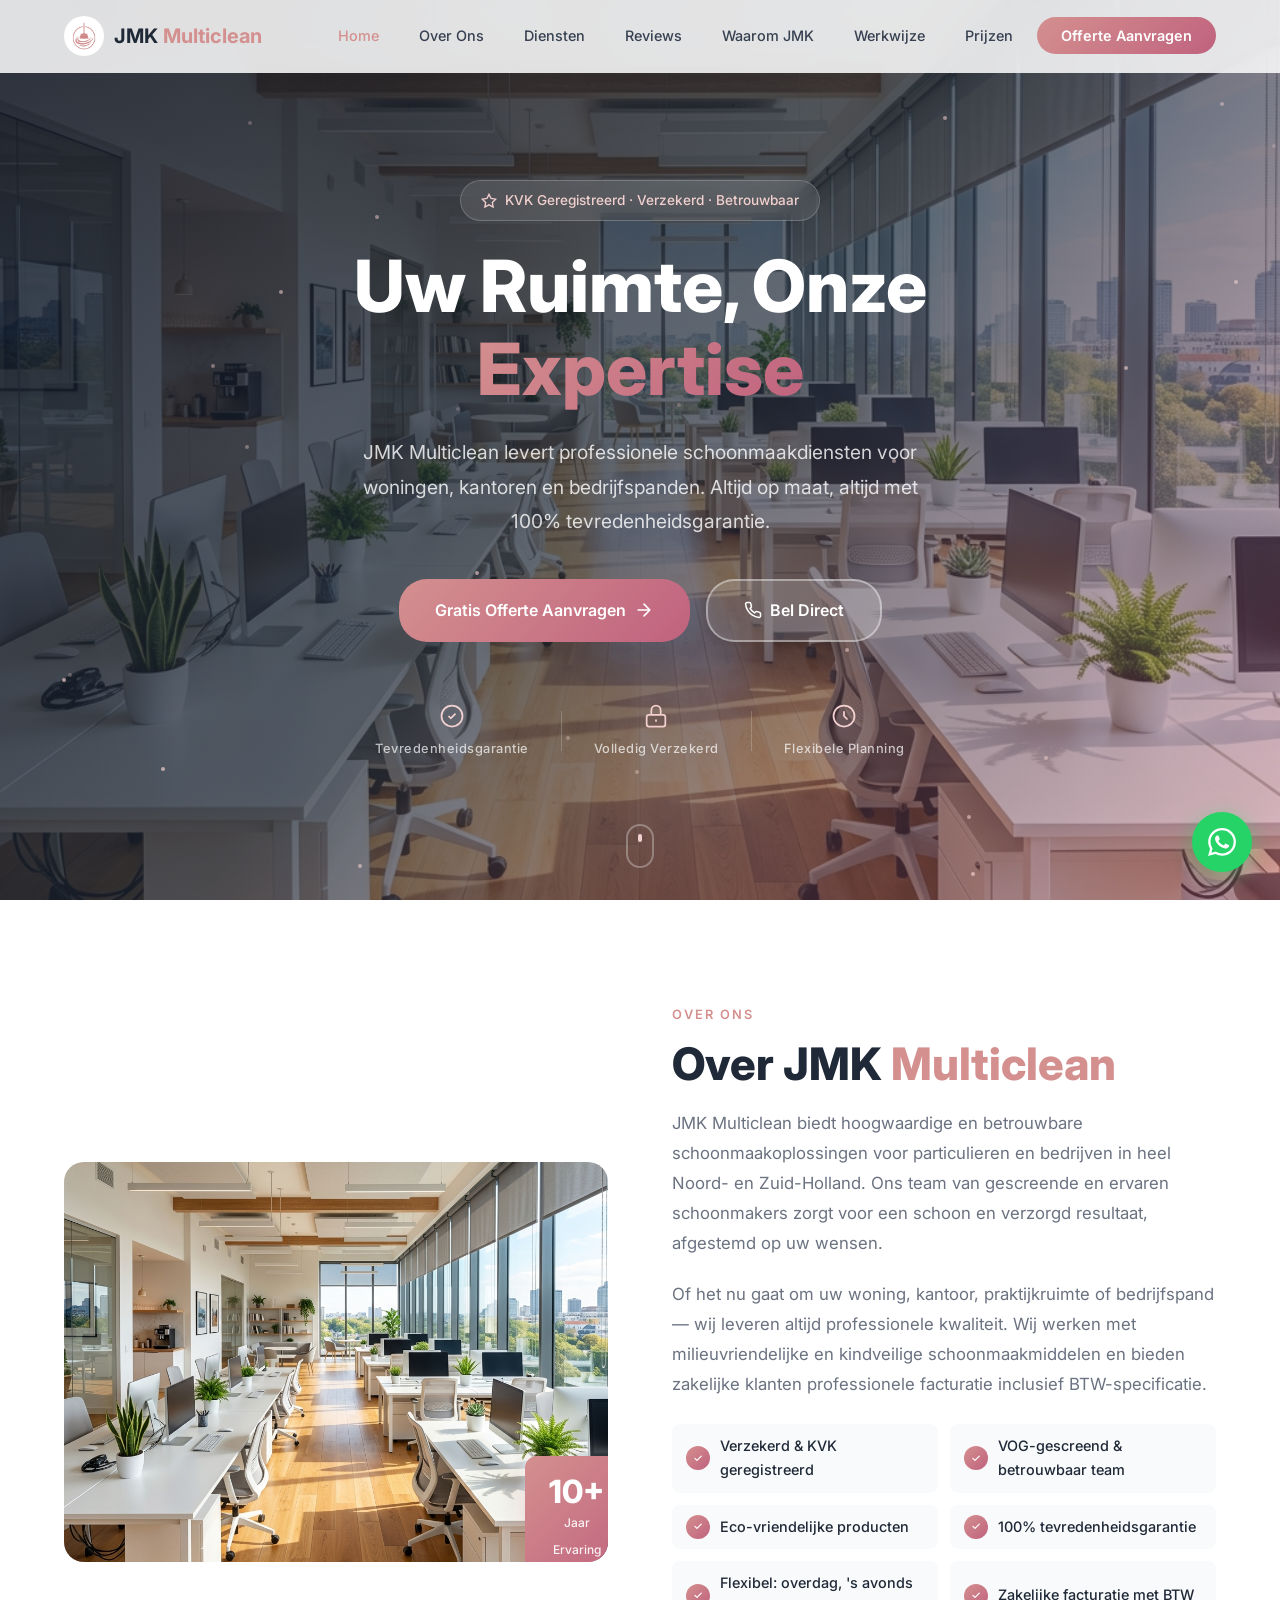
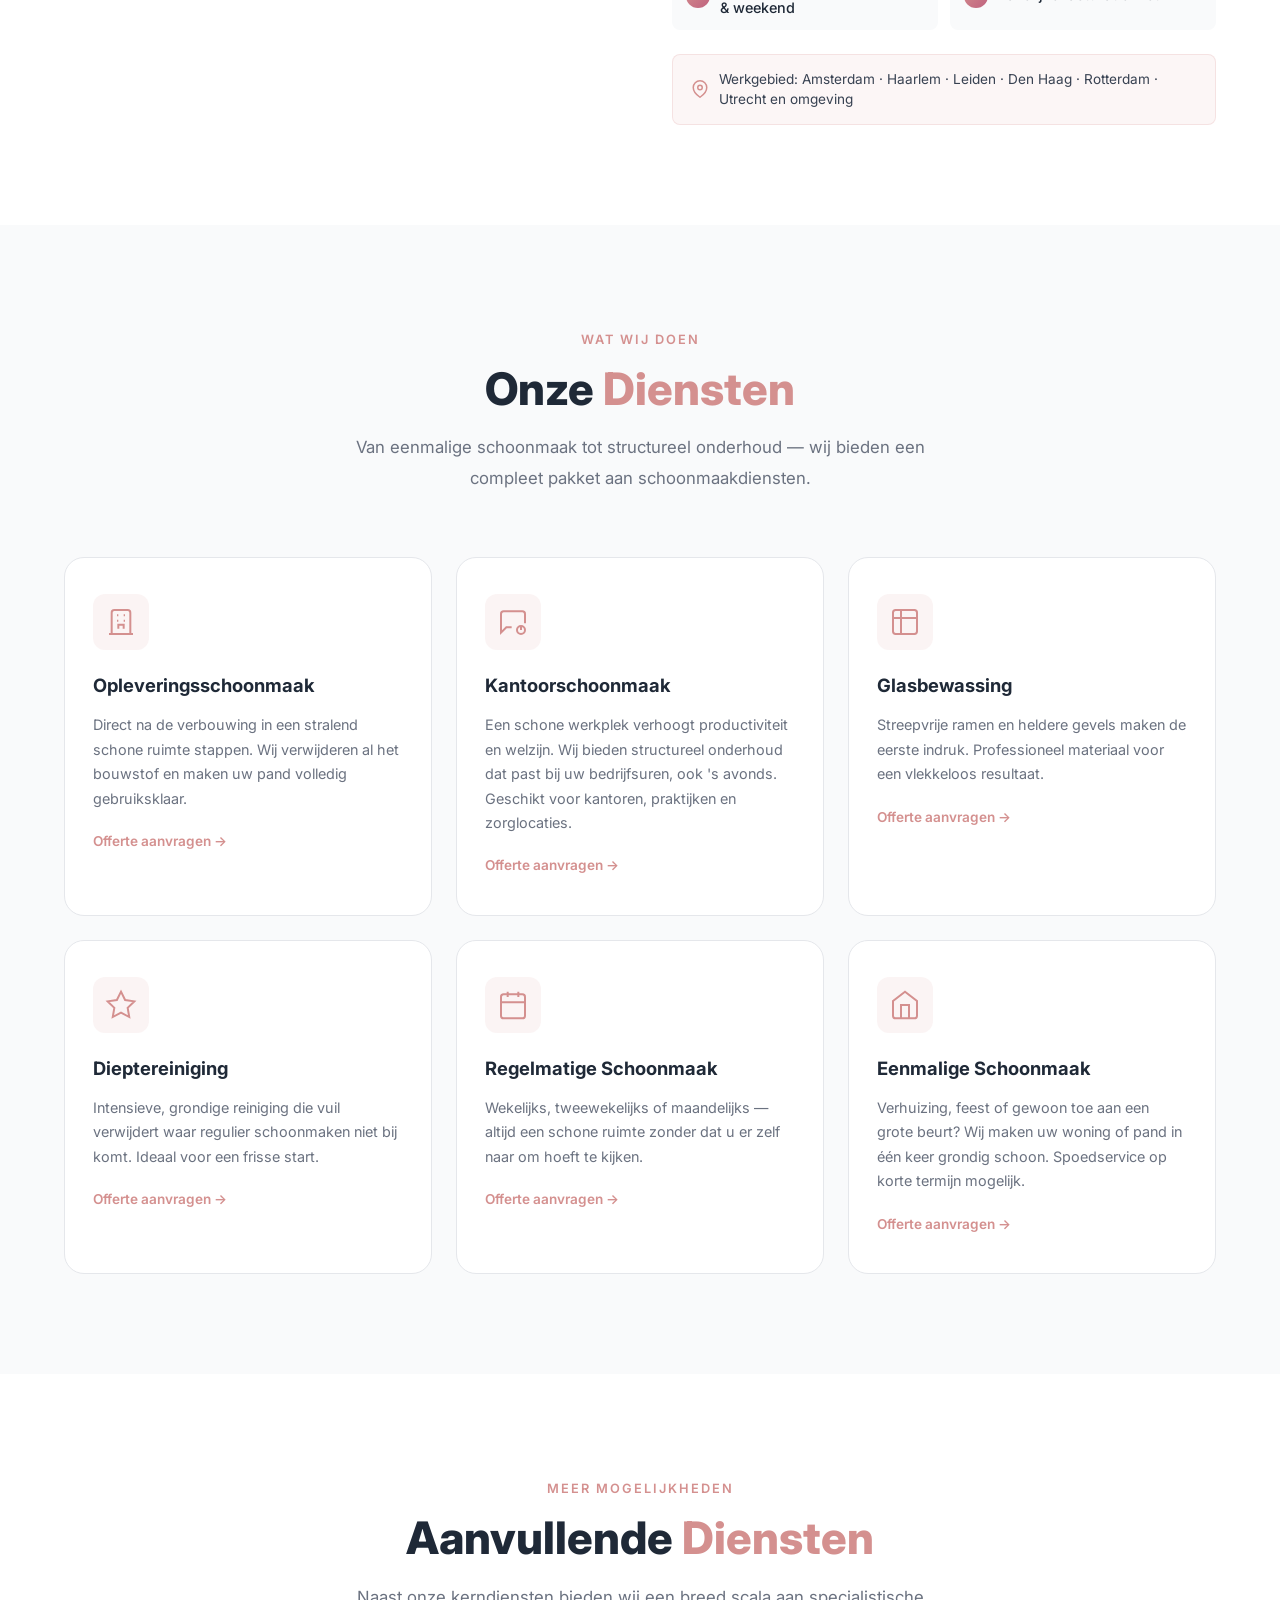
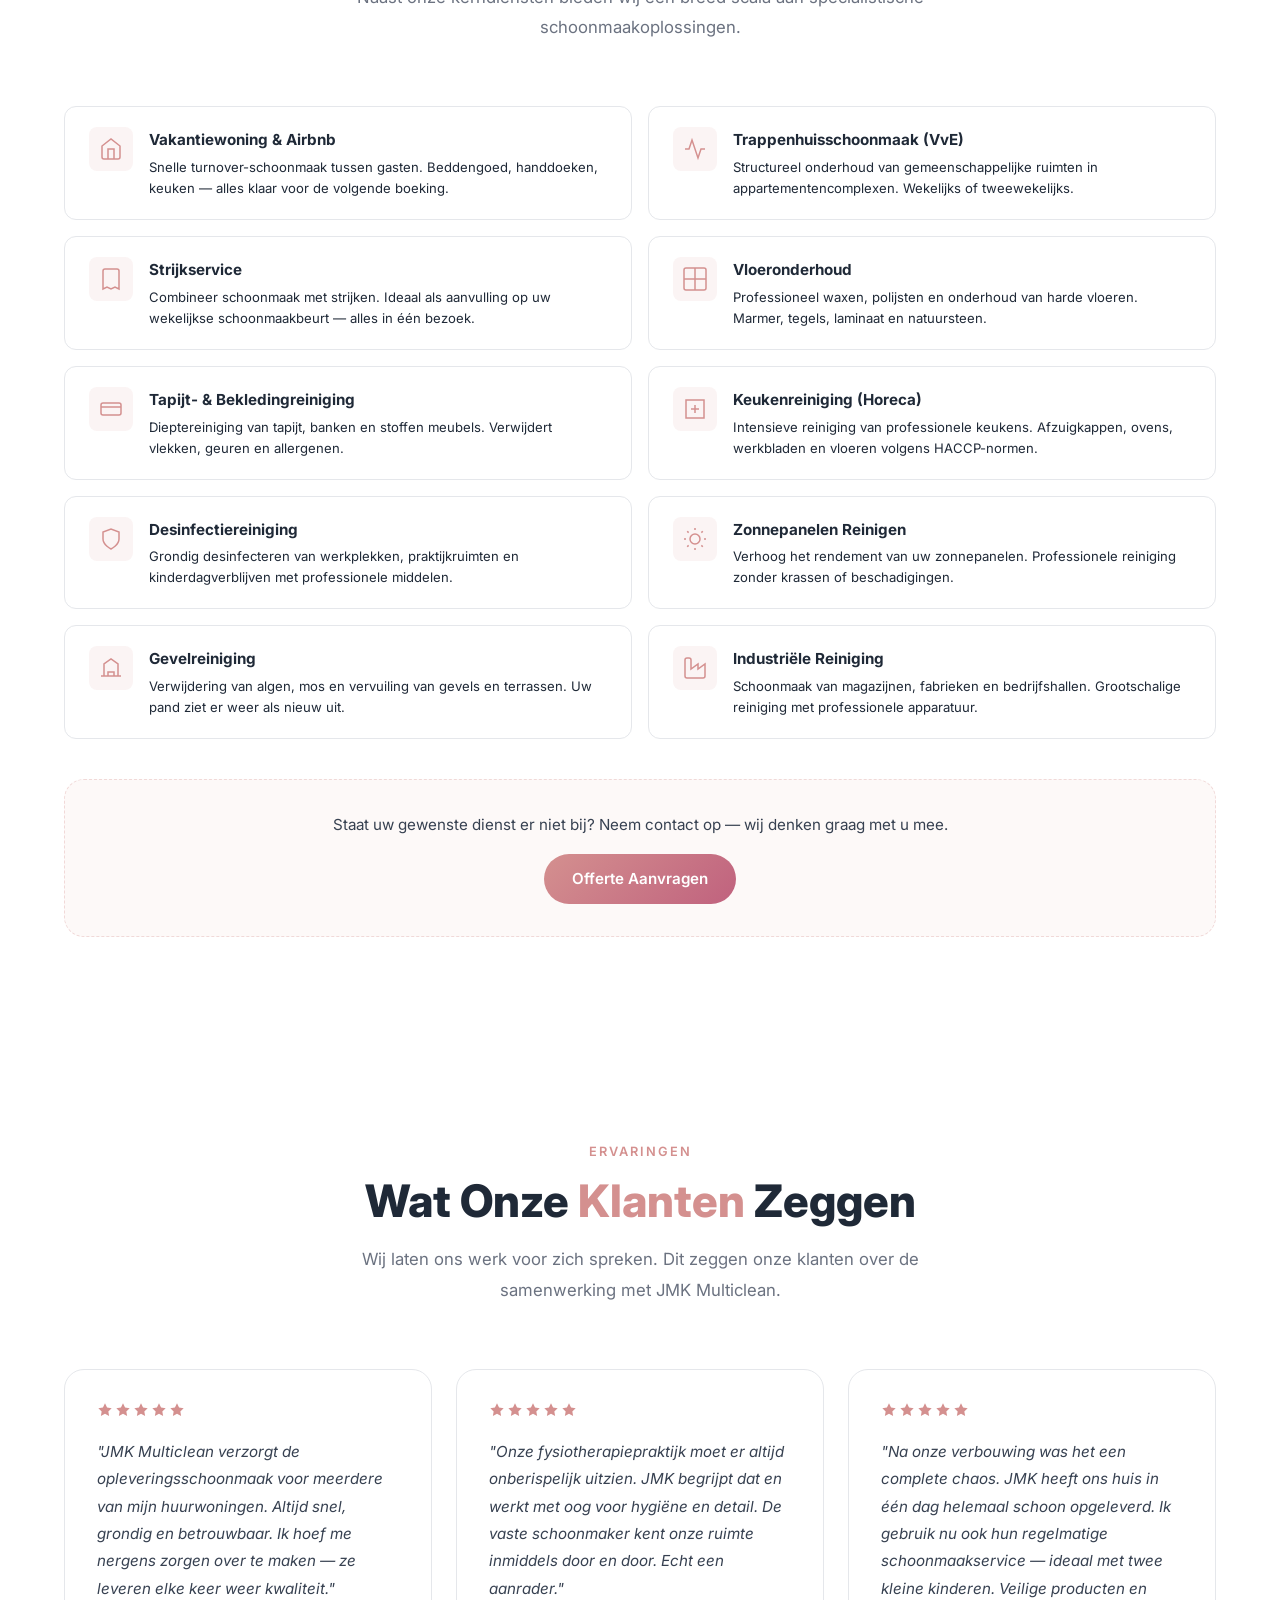
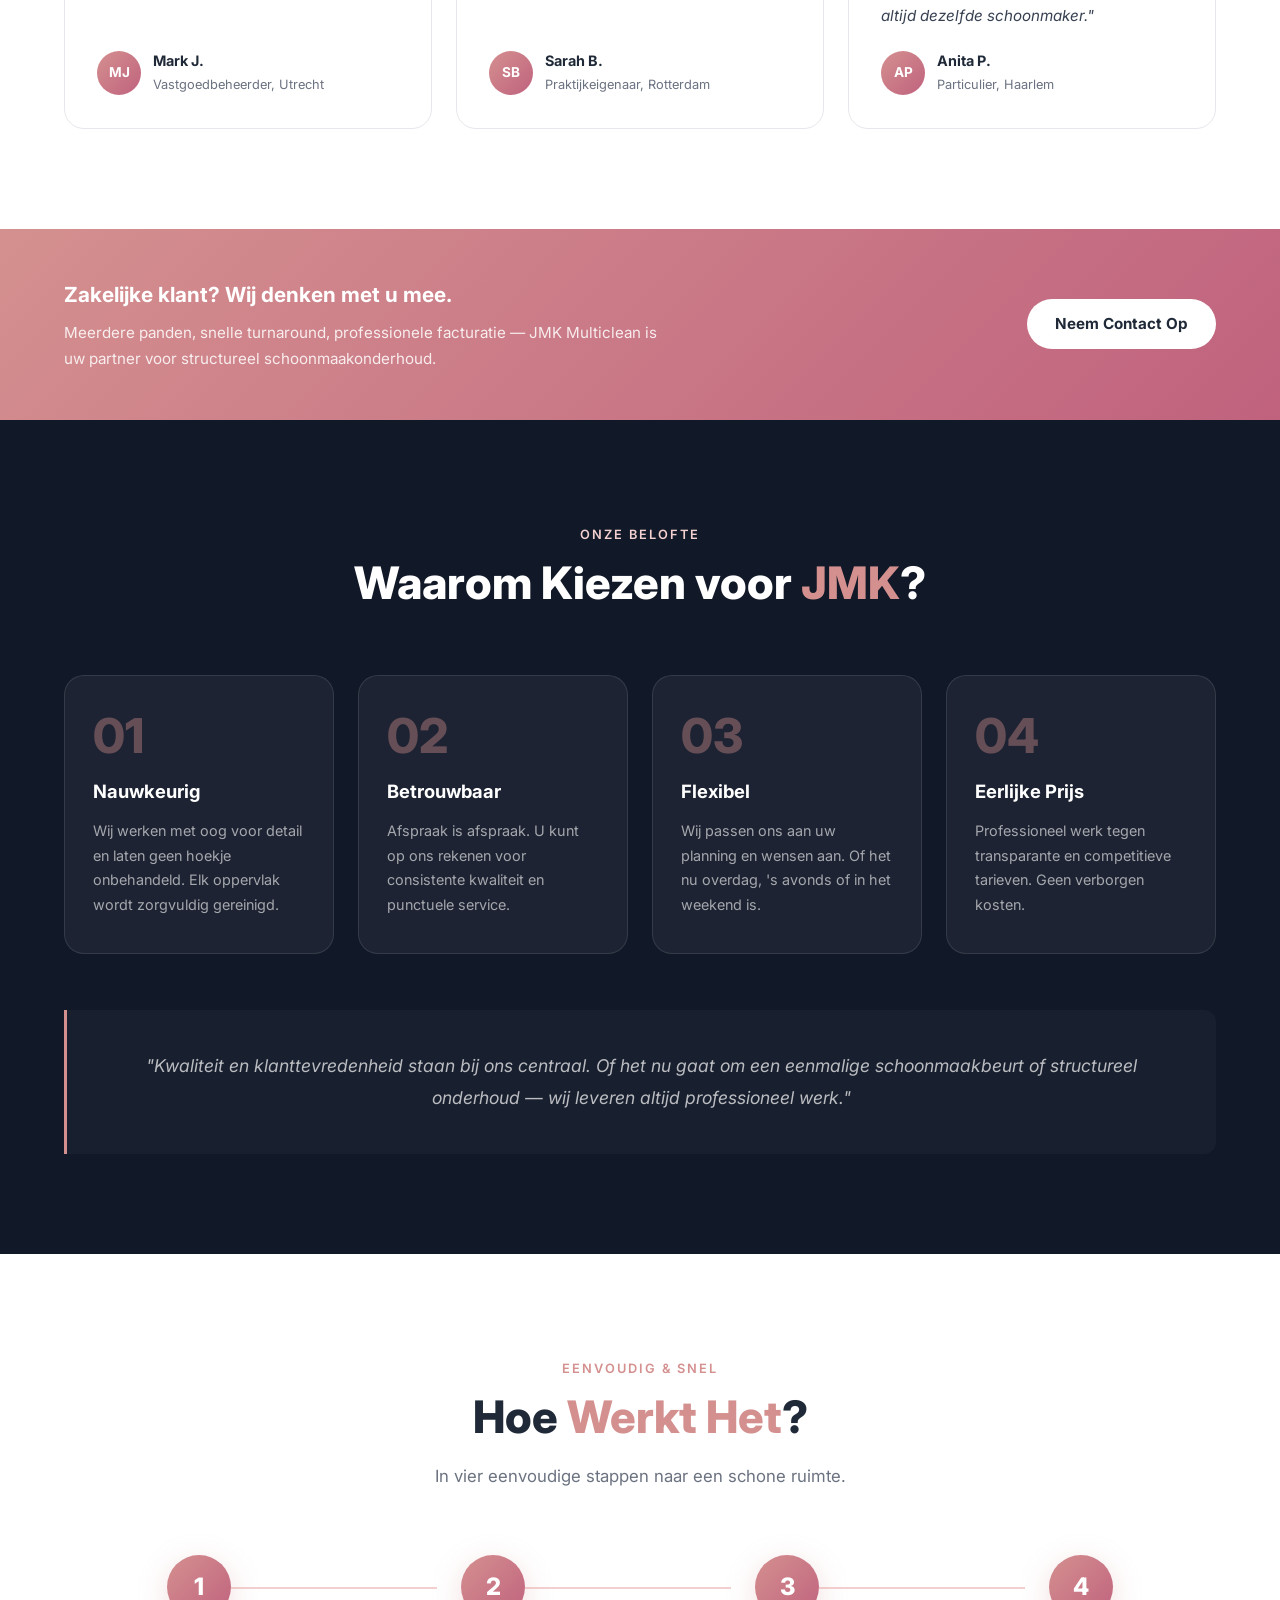
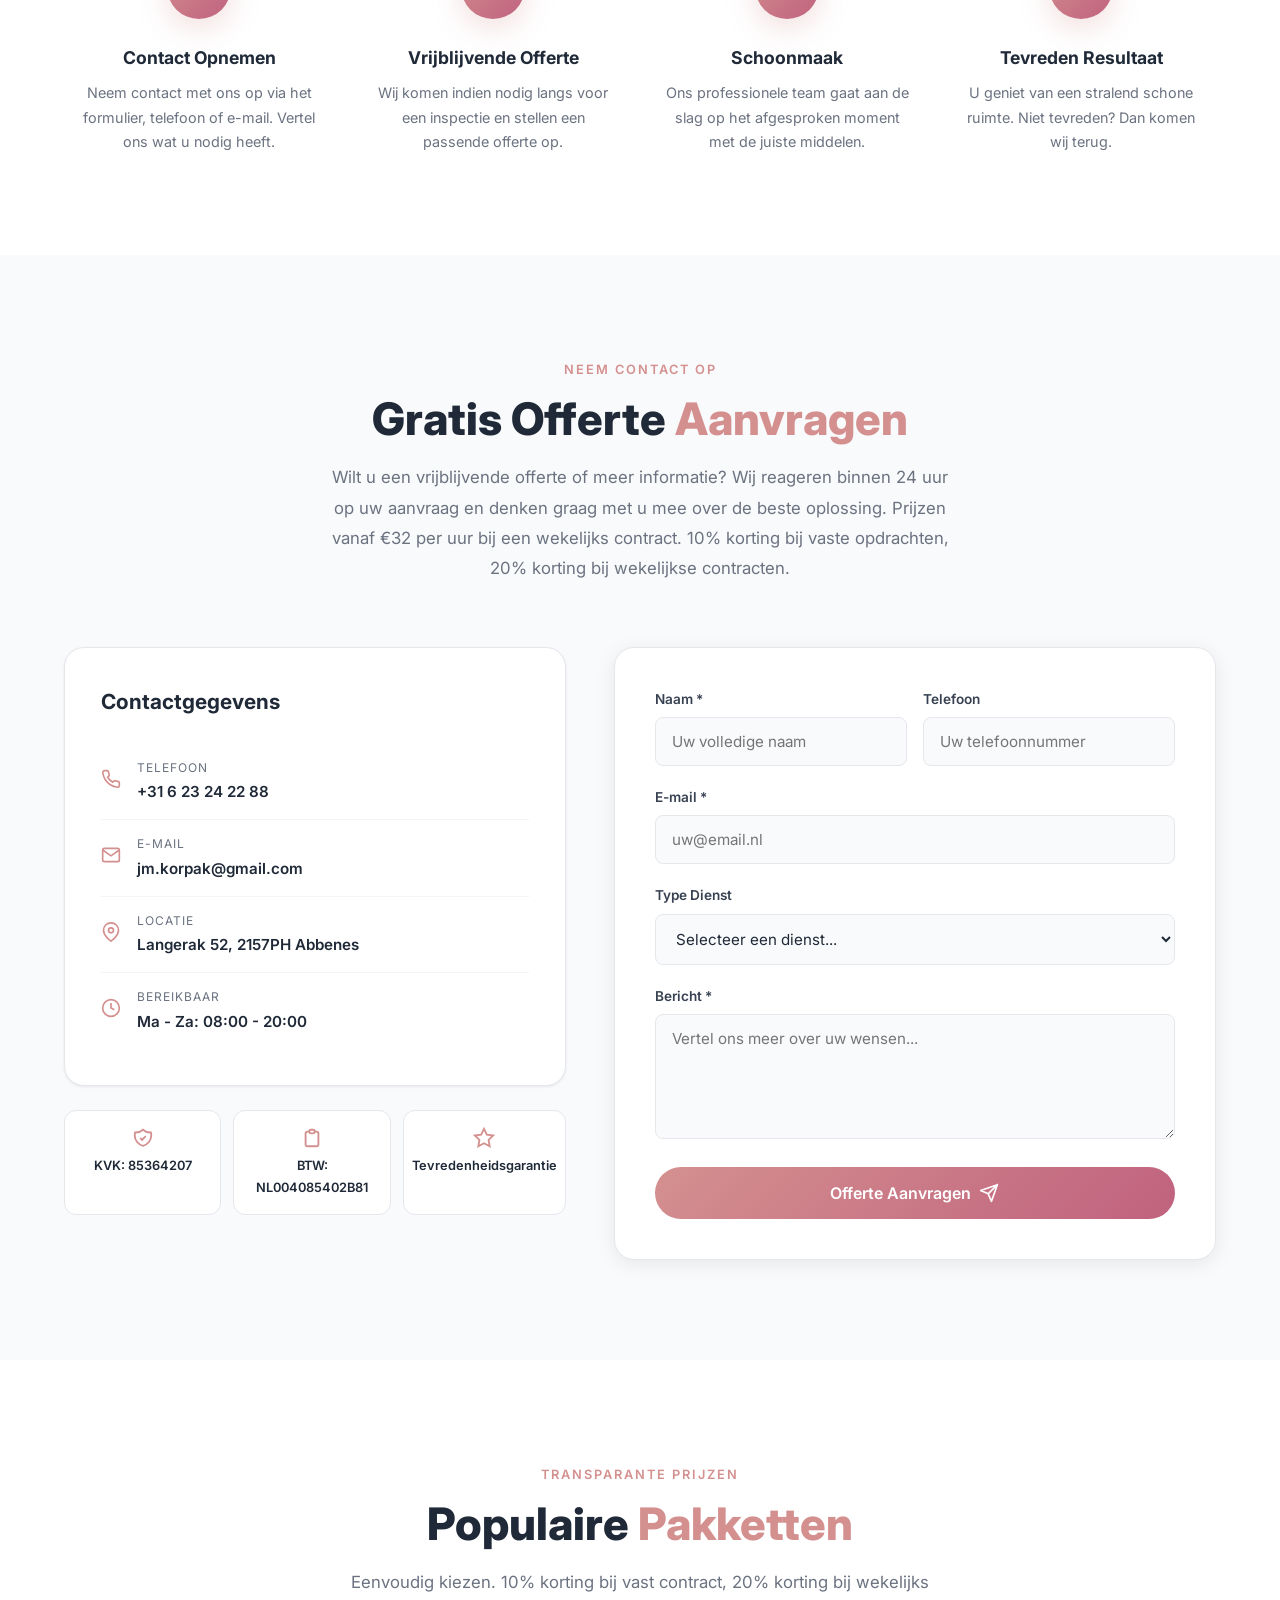
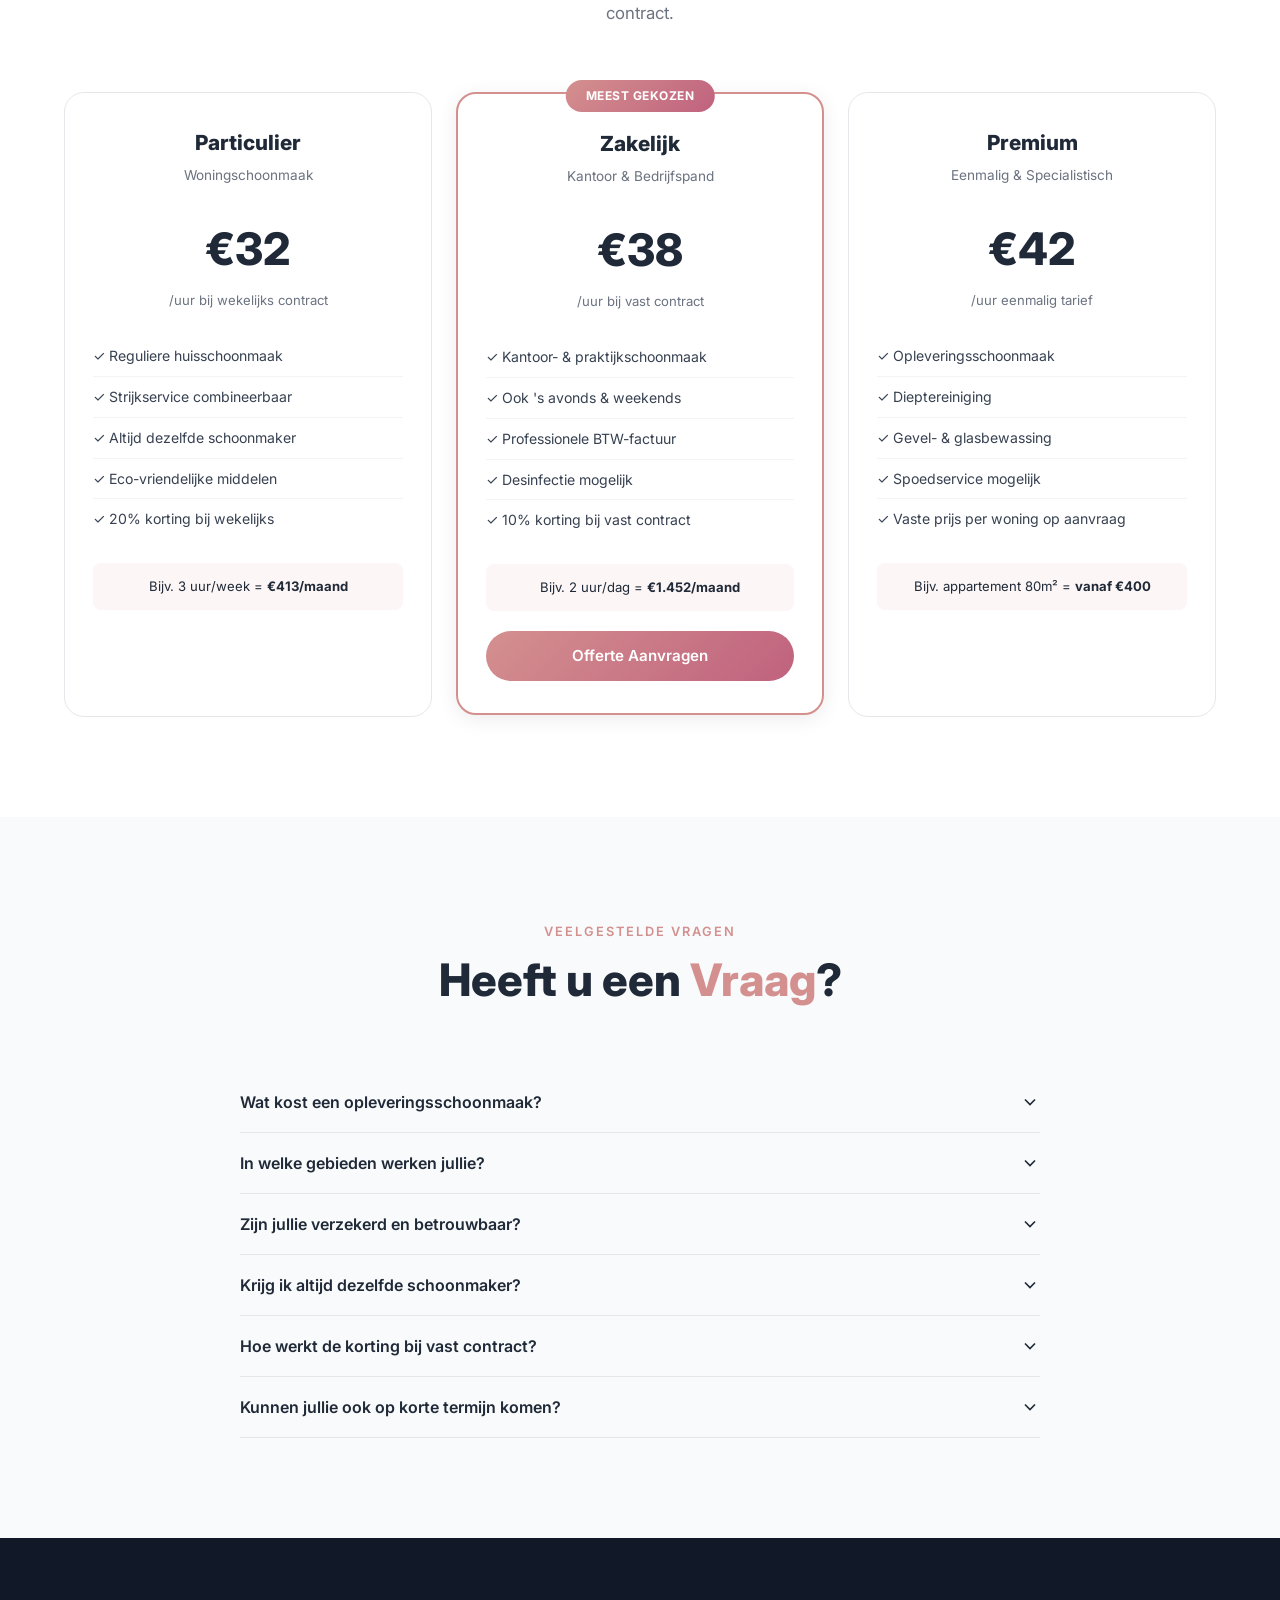
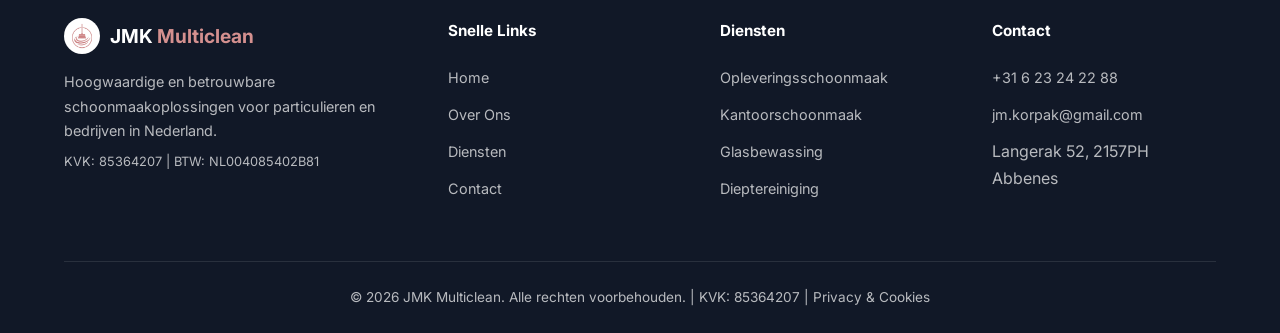
==== commit fd2c8202: "Price increase +€5 all services: website, prijslijst, pricing guide updated" ====
--- a/index.html
+++ b/index.html
@@ -531,7 +531,7 @@
             <div class="section-header reveal-up">
                 <span class="section-label">Neem Contact Op</span>
                 <h2 class="section-title">Gratis Offerte <span class="accent">Aanvragen</span></h2>
-                <p class="section-subtitle">Wilt u een vrijblijvende offerte of meer informatie? Wij reageren binnen 24 uur op uw aanvraag en denken graag met u mee over de beste oplossing. Prijzen vanaf €28 per uur bij een wekelijks contract. 10% korting bij vaste opdrachten, 20% korting bij wekelijkse contracten.</p>
+                <p class="section-subtitle">Wilt u een vrijblijvende offerte of meer informatie? Wij reageren binnen 24 uur op uw aanvraag en denken graag met u mee over de beste oplossing. Prijzen vanaf €32 per uur bij een wekelijks contract. 10% korting bij vaste opdrachten, 20% korting bij wekelijkse contracten.</p>
             </div>
             <div class="contact-grid">
                 <div class="contact-info reveal-left">
@@ -653,7 +653,7 @@
                         <p class="pricing-desc">Woningschoonmaak</p>
                     </div>
                     <div class="pricing-price">
-                        <span class="pricing-amount">€28</span>
+                        <span class="pricing-amount">€32</span>
                         <span class="pricing-period">/uur bij wekelijks contract</span>
                     </div>
                     <ul class="pricing-features">
@@ -663,7 +663,7 @@
                         <li>✓ Eco-vriendelijke middelen</li>
                         <li>✓ 20% korting bij wekelijks</li>
                     </ul>
-                    <div class="pricing-example">Bijv. 3 uur/week = <strong>€361/maand</strong></div>
+                    <div class="pricing-example">Bijv. 3 uur/week = <strong>€413/maand</strong></div>
                     <a href="#contact" class="btn btn-outline">Offerte Aanvragen</a>
                 </div>
                 <div class="pricing-card pricing-card-popular reveal-up" style="--delay: 0.2s">
@@ -673,7 +673,7 @@
                         <p class="pricing-desc">Kantoor & Bedrijfspand</p>
                     </div>
                     <div class="pricing-price">
-                        <span class="pricing-amount">€34</span>
+                        <span class="pricing-amount">€38</span>
                         <span class="pricing-period">/uur bij vast contract</span>
                     </div>
                     <ul class="pricing-features">
@@ -683,7 +683,7 @@
                         <li>✓ Desinfectie mogelijk</li>
                         <li>✓ 10% korting bij vast contract</li>
                     </ul>
-                    <div class="pricing-example">Bijv. 2 uur/dag = <strong>€1.307/maand</strong></div>
+                    <div class="pricing-example">Bijv. 2 uur/dag = <strong>€1.452/maand</strong></div>
                     <a href="#contact" class="btn btn-primary">Offerte Aanvragen</a>
                 </div>
                 <div class="pricing-card reveal-up" style="--delay: 0.3s">
@@ -692,7 +692,7 @@
                         <p class="pricing-desc">Eenmalig & Specialistisch</p>
                     </div>
                     <div class="pricing-price">
-                        <span class="pricing-amount">€38</span>
+                        <span class="pricing-amount">€42</span>
                         <span class="pricing-period">/uur eenmalig tarief</span>
                     </div>
                     <ul class="pricing-features">
@@ -702,7 +702,7 @@
                         <li>✓ Spoedservice mogelijk</li>
                         <li>✓ Vaste prijs per woning op aanvraag</li>
                     </ul>
-                    <div class="pricing-example">Bijv. appartement 80m² = <strong>vanaf €350</strong></div>
+                    <div class="pricing-example">Bijv. appartement 80m² = <strong>vanaf €400</strong></div>
                     <a href="#contact" class="btn btn-outline">Offerte Aanvragen</a>
                 </div>
             </div>
@@ -723,7 +723,7 @@
                         <svg width="20" height="20" viewBox="0 0 24 24" fill="none" stroke="currentColor" stroke-width="2"><polyline points="6 9 12 15 18 9"/></svg>
                     </button>
                     <div class="faq-answer">
-                        <p>Een opleveringsschoonmaak kost gemiddeld €38 per uur (excl. BTW). Voor een appartement tot 80m² rekent u op €350 - €500. Wij geven altijd een vaste prijs na een korte inspectie, zodat u vooraf precies weet wat het kost.</p>
+                        <p>Een opleveringsschoonmaak kost gemiddeld €42 per uur (excl. BTW). Voor een appartement tot 80m² rekent u op €400 - €550. Wij geven altijd een vaste prijs na een korte inspectie, zodat u vooraf precies weet wat het kost.</p>
                     </div>
                 </div>
                 <div class="faq-item">
@@ -759,7 +759,7 @@
                         <svg width="20" height="20" viewBox="0 0 24 24" fill="none" stroke="currentColor" stroke-width="2"><polyline points="6 9 12 15 18 9"/></svg>
                     </button>
                     <div class="faq-answer">
-                        <p>Bij een vast contract (tweewekelijks of maandelijks) ontvangt u 10% korting op het uurtarief. Bij een wekelijks contract krijgt u zelfs 20% korting. Zo bespaart u tot €1.092 per jaar.</p>
+                        <p>Bij een vast contract (tweewekelijks of maandelijks) ontvangt u 10% korting op het uurtarief. Bij een wekelijks contract krijgt u zelfs 20% korting. Zo bespaart u tot €1.248 per jaar.</p>
                     </div>
                 </div>
                 <div class="faq-item">
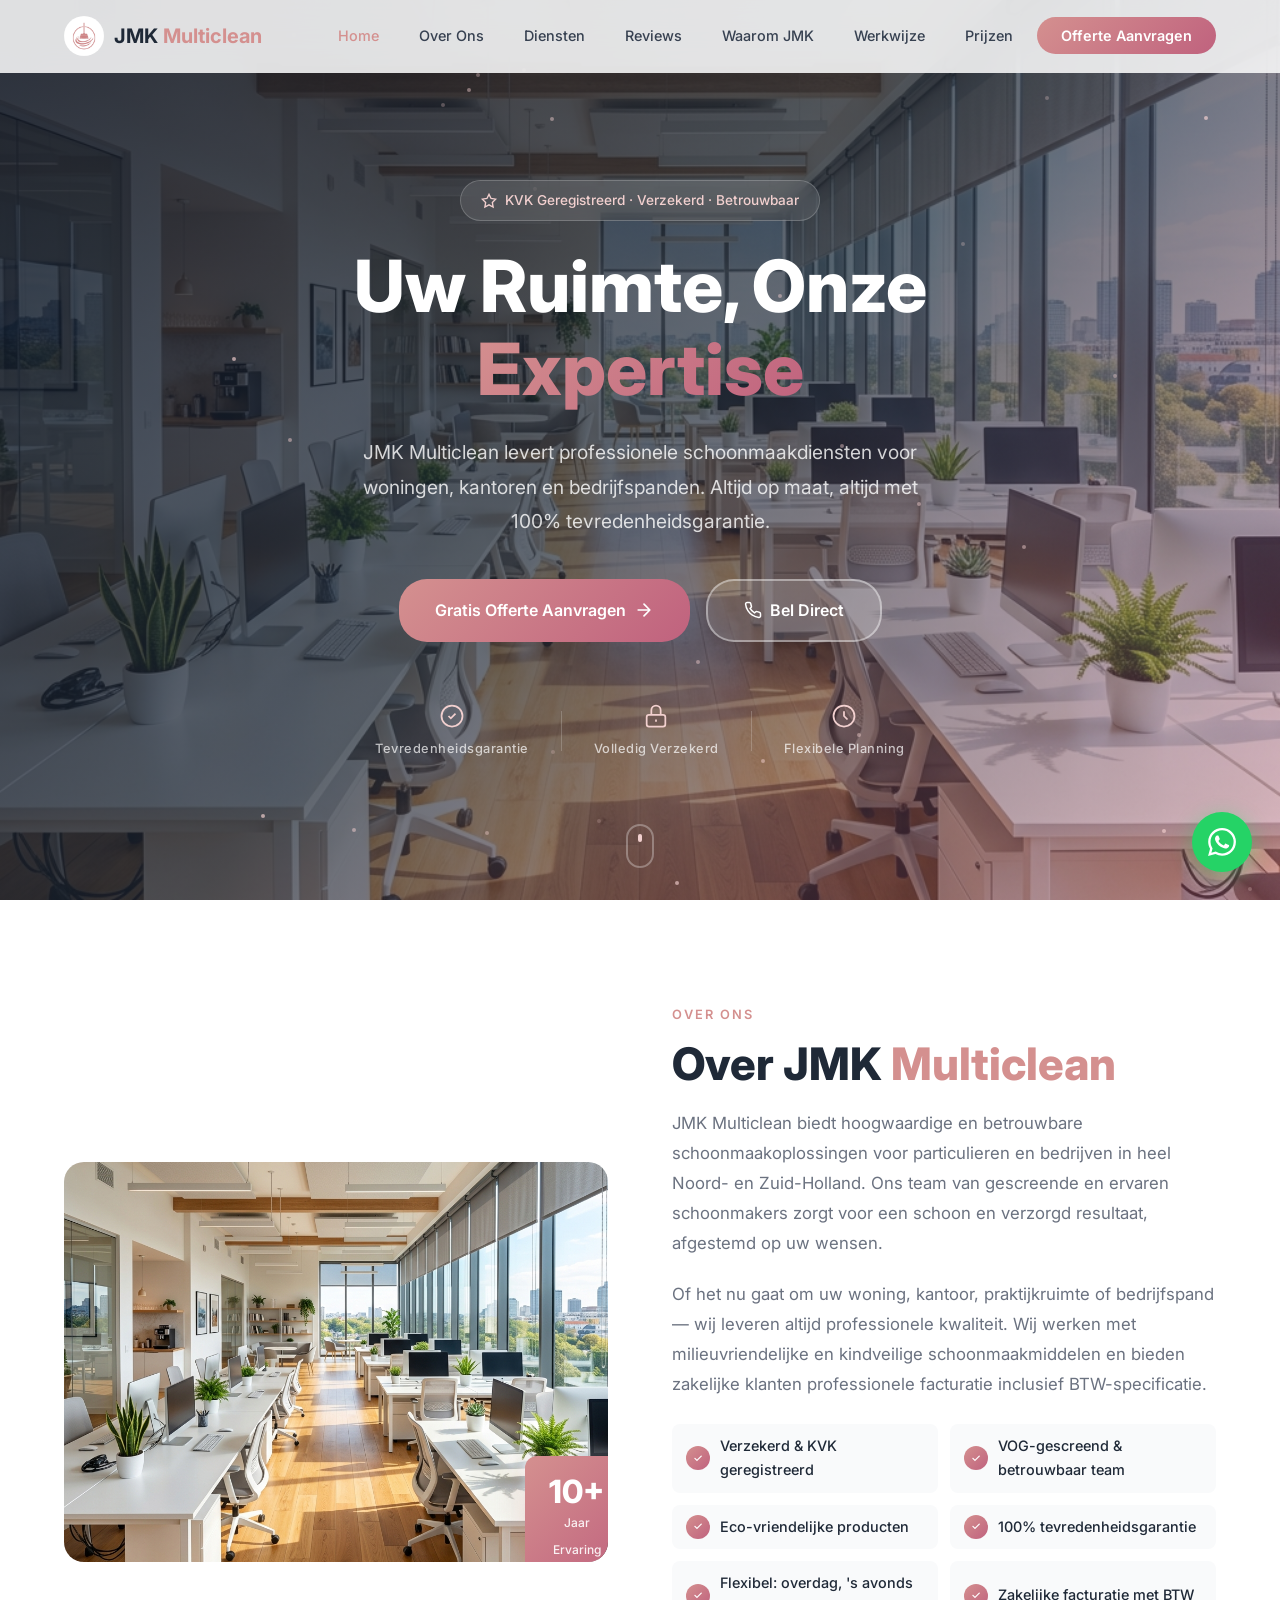
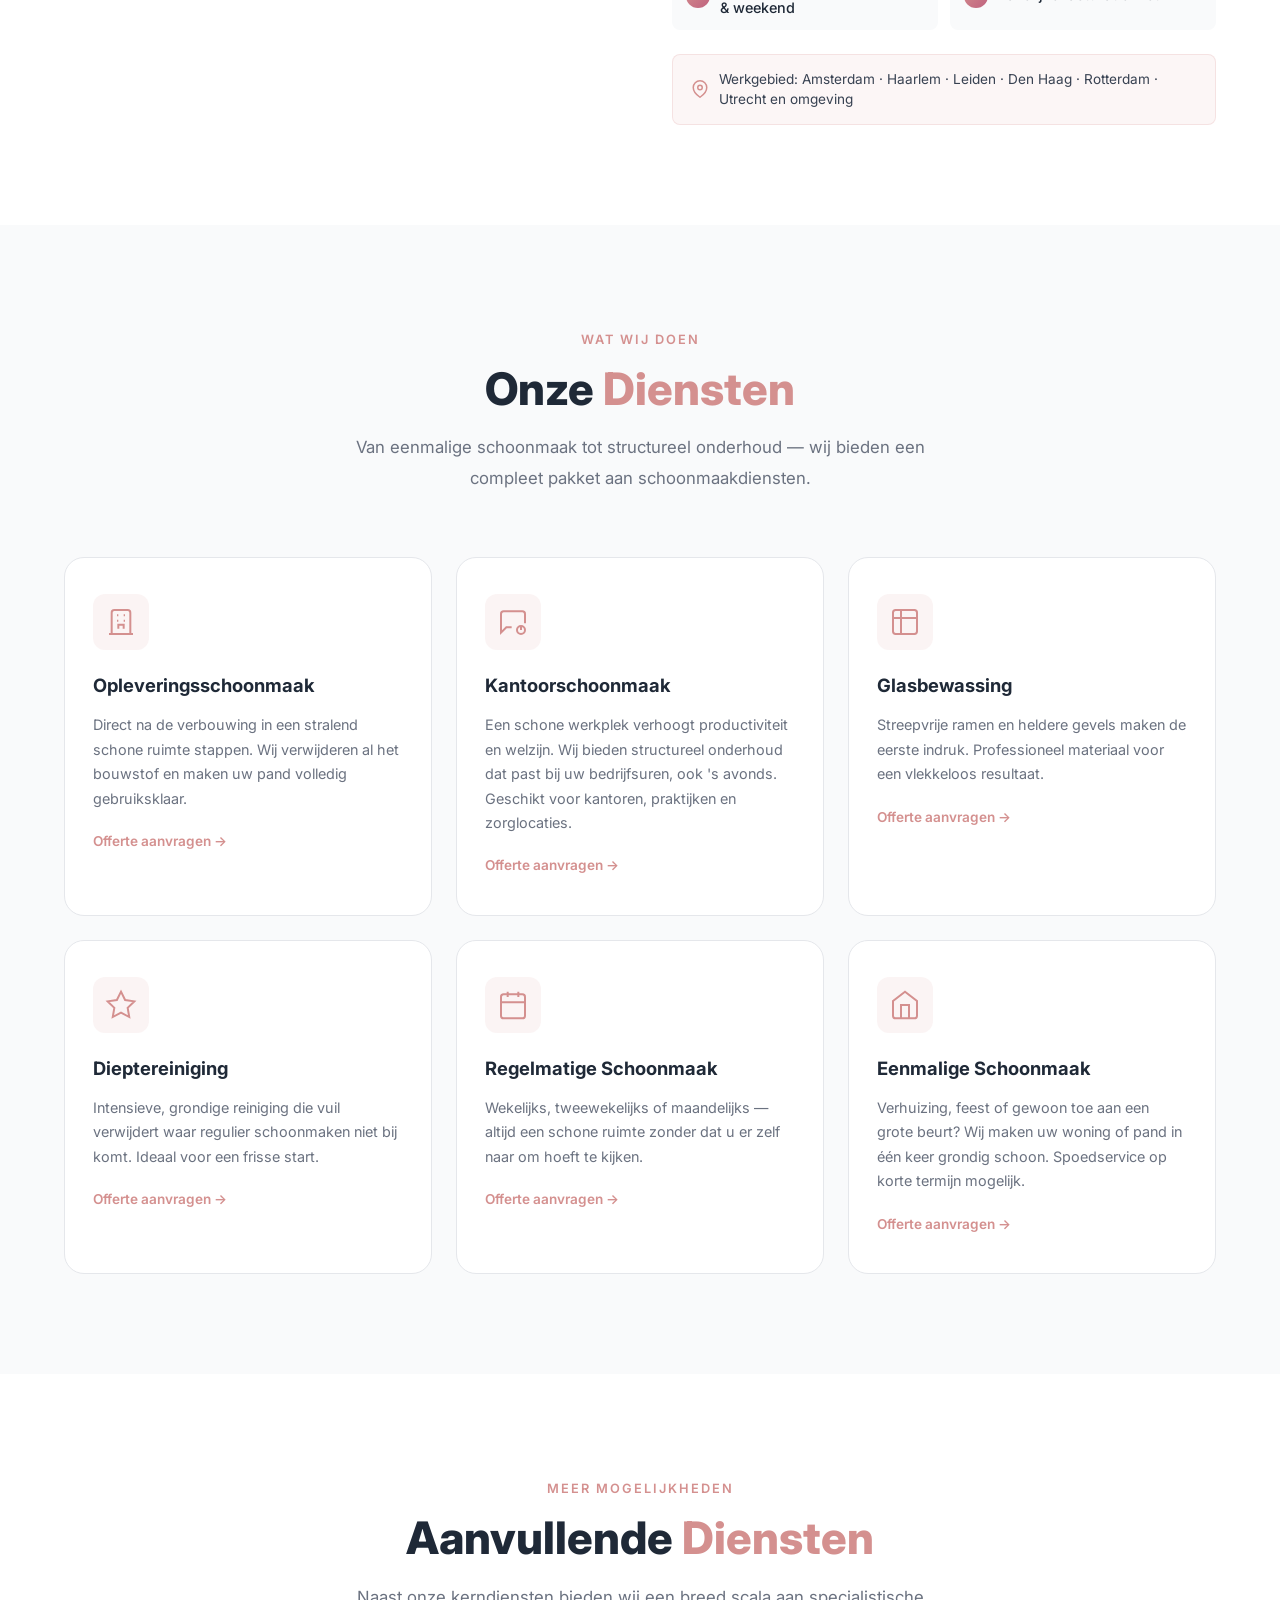
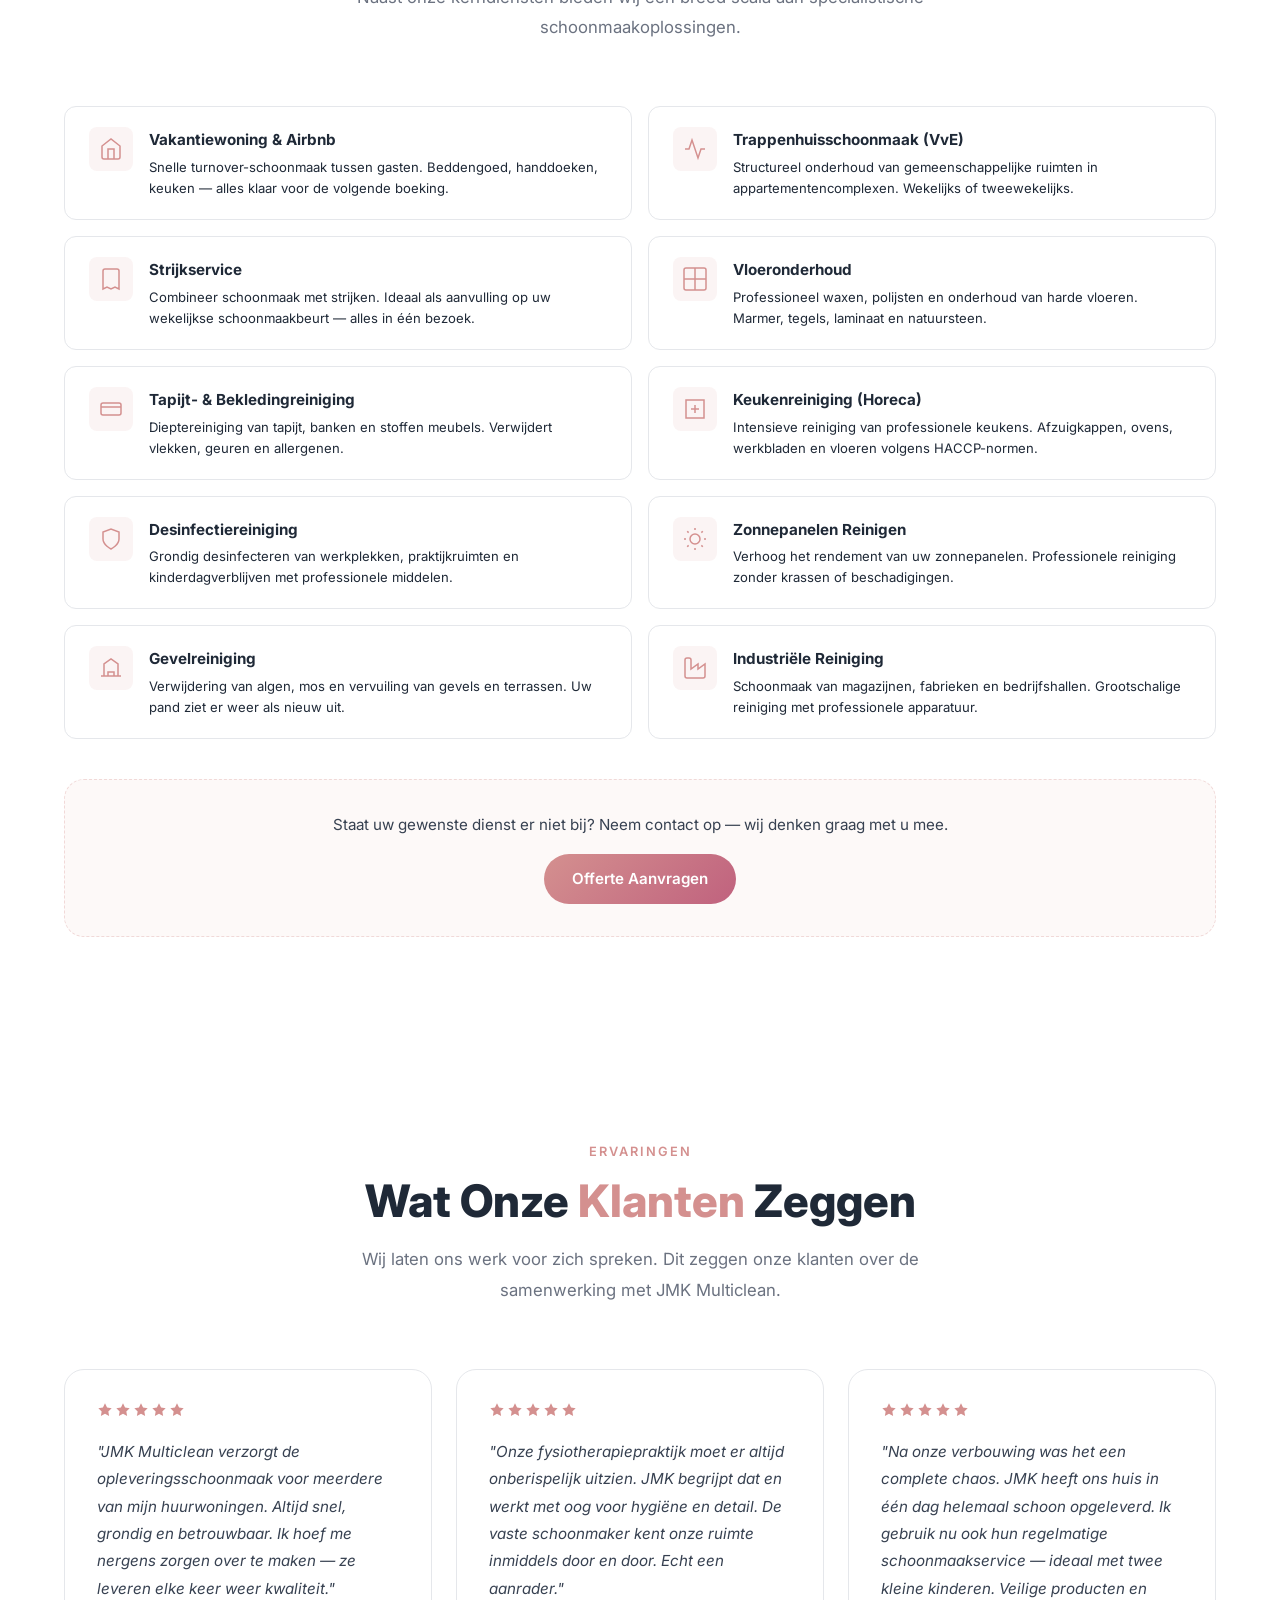
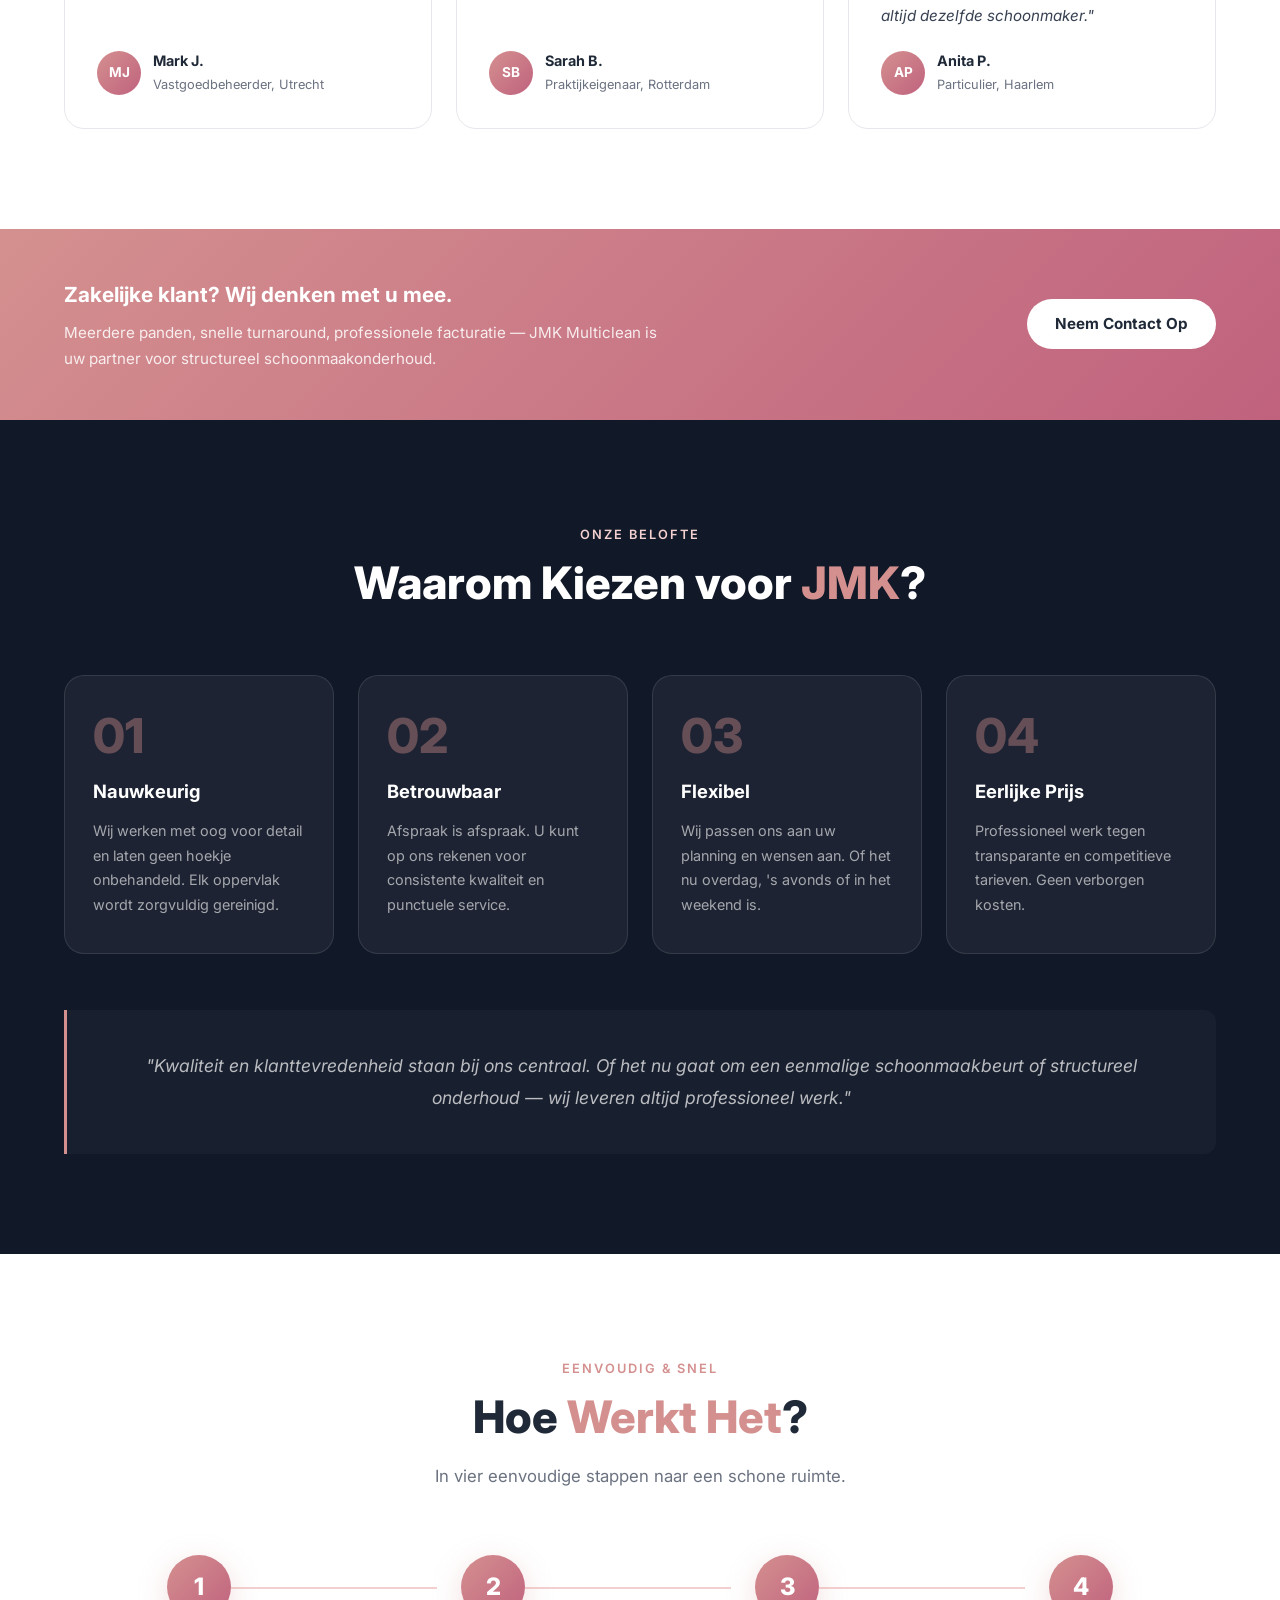
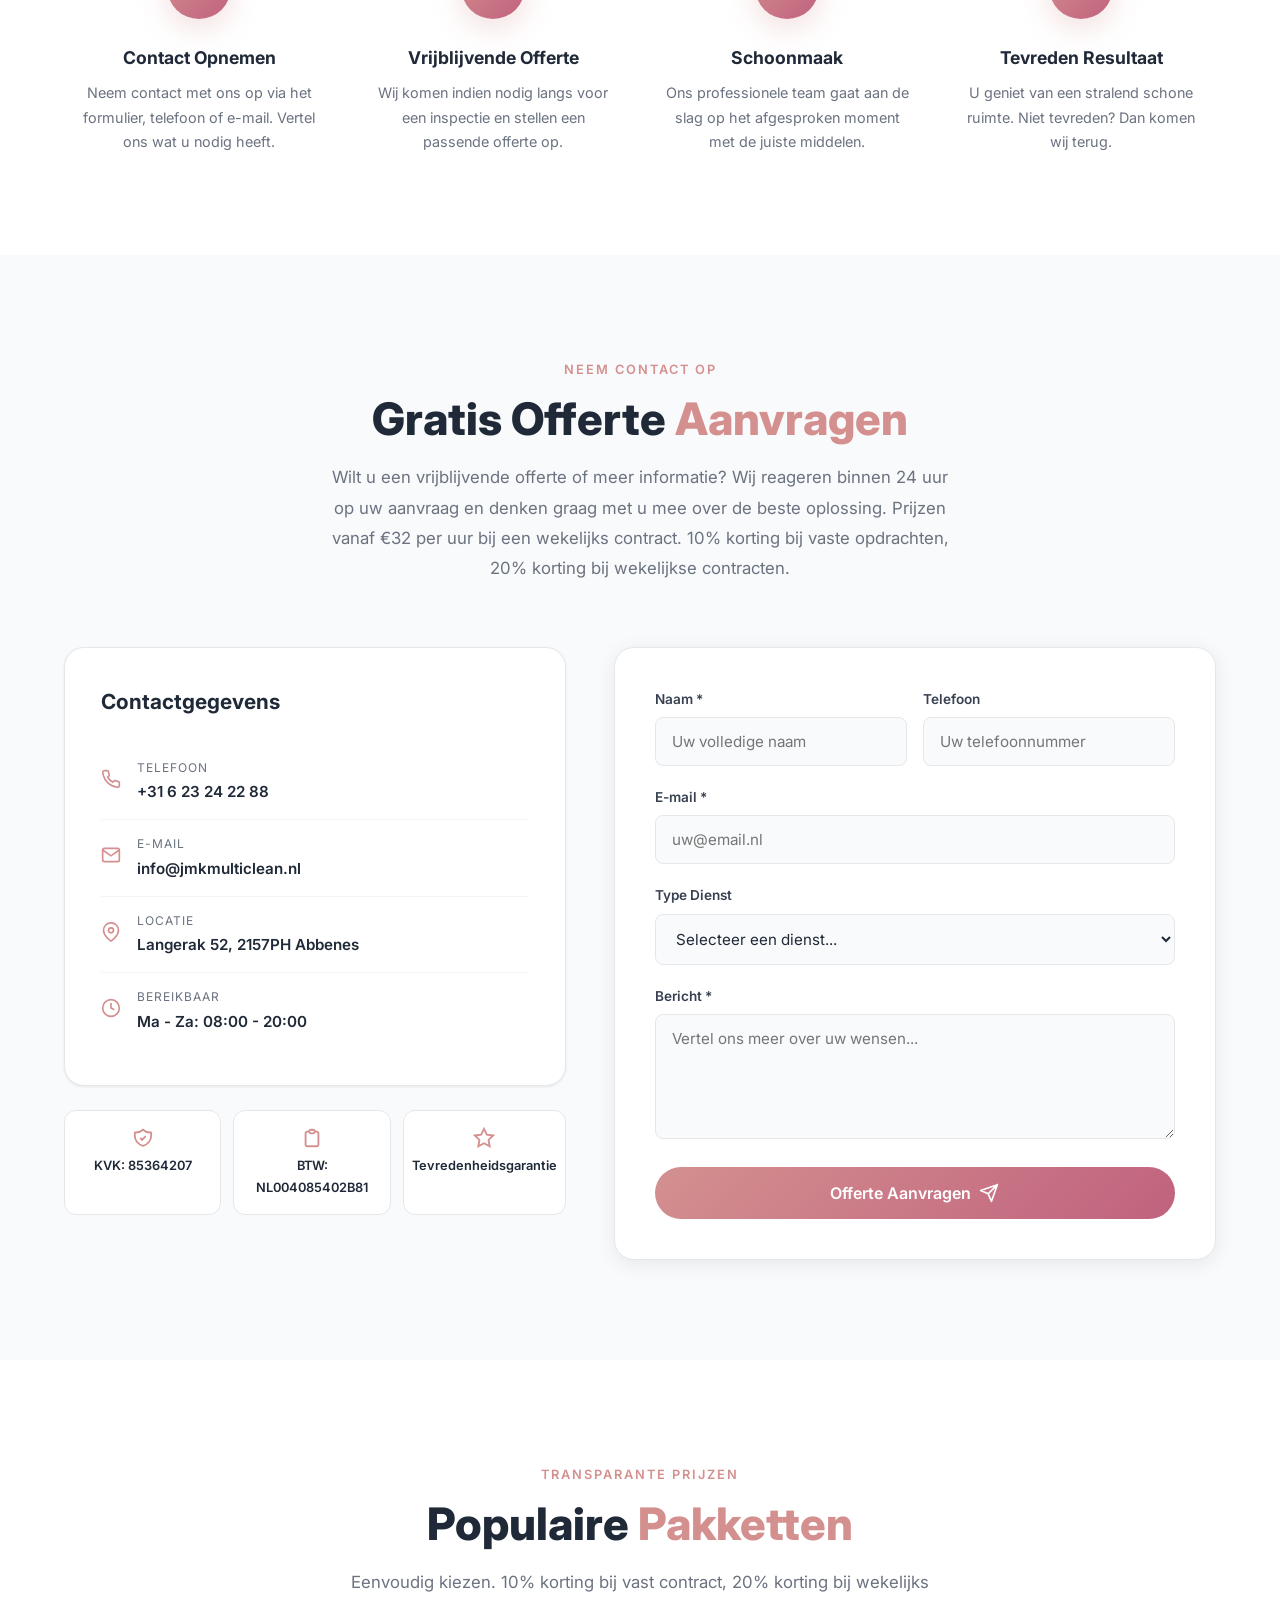
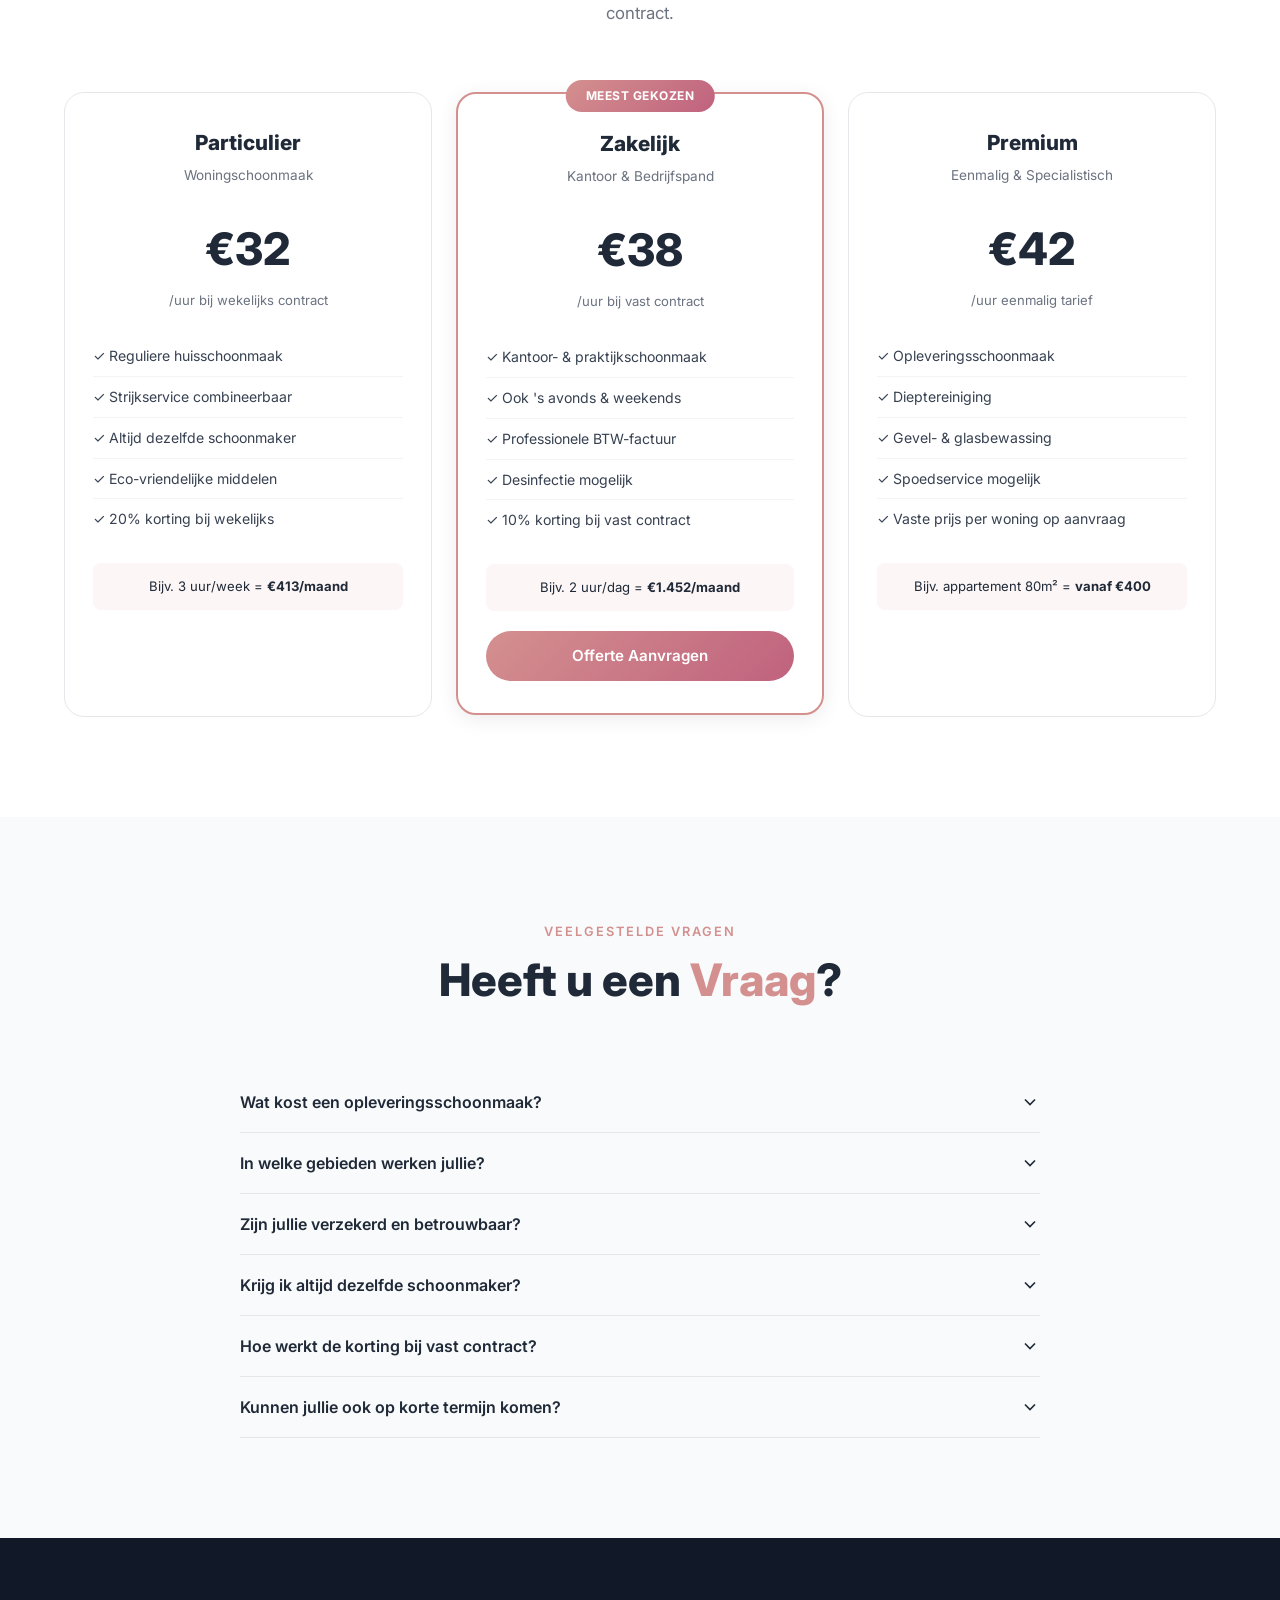
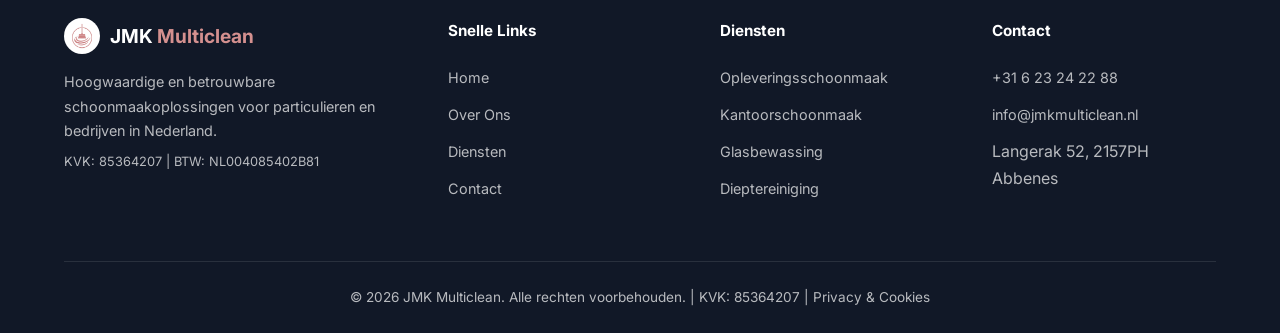
==== commit ef228e8f: "Update email everywhere: jm.korpak@gmail.com → info@jmkmulticlean.nl" ====
--- a/index.html
+++ b/index.html
@@ -39,7 +39,7 @@
         "description": "Professionele schoonmaakdiensten voor particulieren en bedrijven in Noord- en Zuid-Holland.",
         "url": "https://jmkmulticlean.nl/",
         "telephone": "+31623242288",
-        "email": "jm.korpak@gmail.com",
+        "email": "info@jmkmulticlean.nl",
         "address": {
             "@type": "PostalAddress",
             "streetAddress": "Langerak 52",
@@ -548,7 +548,7 @@
                             <div class="contact-item-icon"><svg width="20" height="20" viewBox="0 0 24 24" fill="none" stroke="var(--pink)" stroke-width="2"><path d="M4 4h16c1.1 0 2 .9 2 2v12c0 1.1-.9 2-2 2H4c-1.1 0-2-.9-2-2V6c0-1.1.9-2 2-2z"/><polyline points="22,6 12,13 2,6"/></svg></div>
                             <div>
                                 <span class="contact-item-label">E-mail</span>
-                                <a href="mailto:jm.korpak@gmail.com" class="contact-item-value">jm.korpak@gmail.com</a>
+                                <a href="mailto:info@jmkmulticlean.nl" class="contact-item-value">info@jmkmulticlean.nl</a>
                             </div>
                         </div>
                         <div class="contact-item">
@@ -809,7 +809,7 @@
                     <h4>Contact</h4>
                     <ul>
                         <li><a href="tel:+31623242288">+31 6 23 24 22 88</a></li>
-                        <li><a href="mailto:jm.korpak@gmail.com">jm.korpak@gmail.com</a></li>
+                        <li><a href="mailto:info@jmkmulticlean.nl">info@jmkmulticlean.nl</a></li>
                         <li>Langerak 52, 2157PH Abbenes</li>
                     </ul>
                 </div>
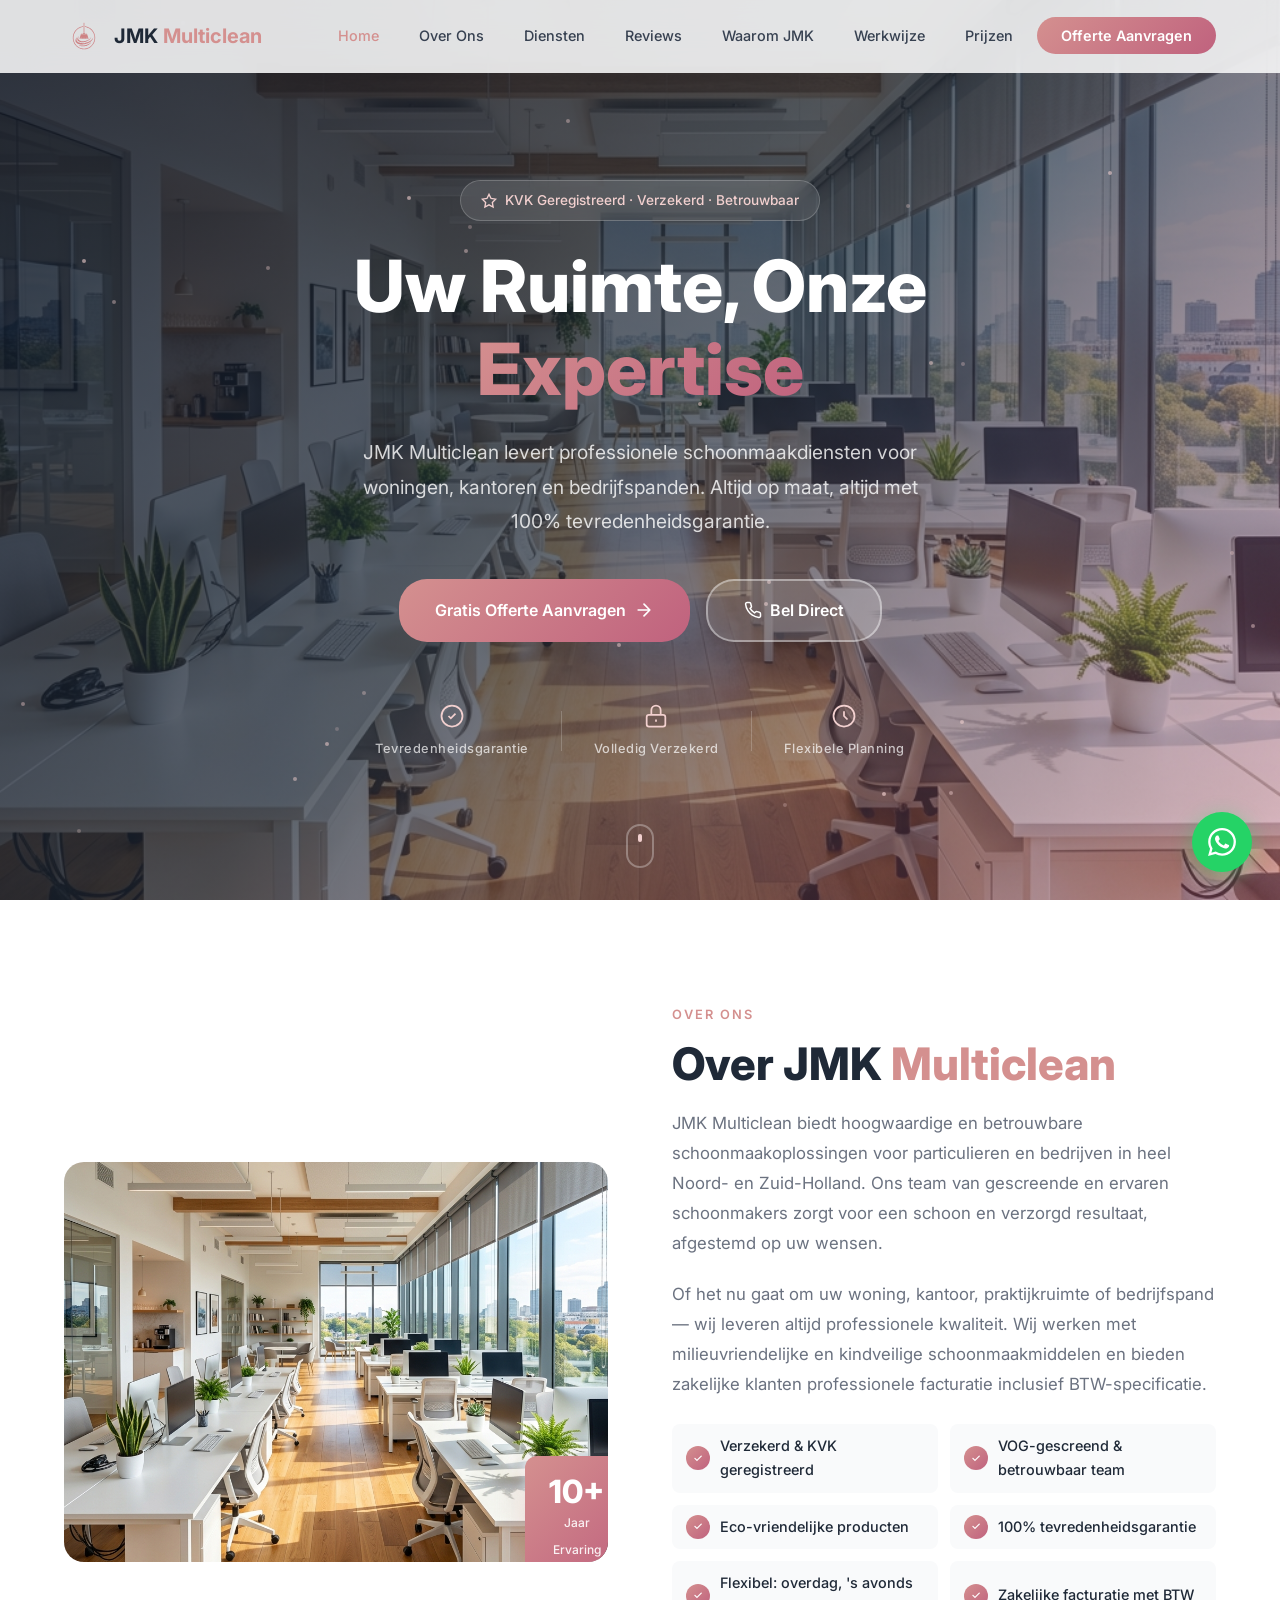
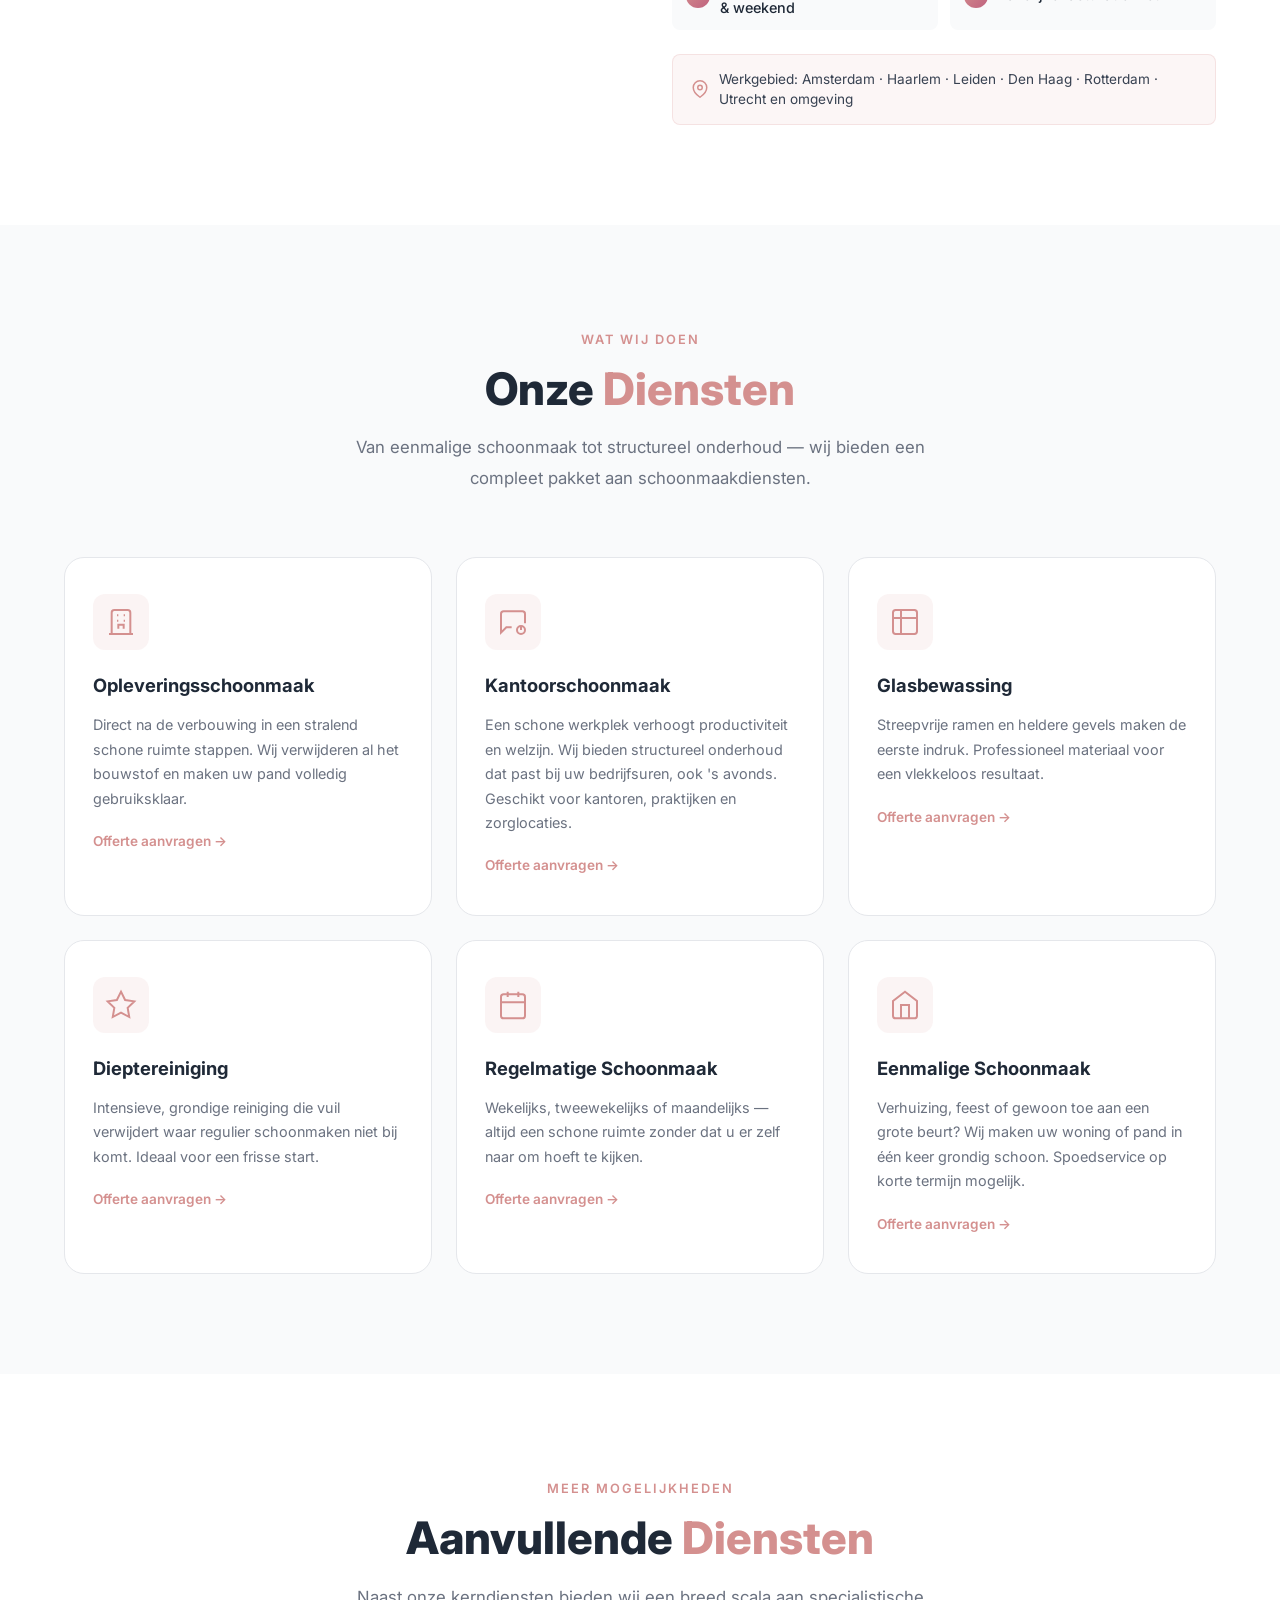
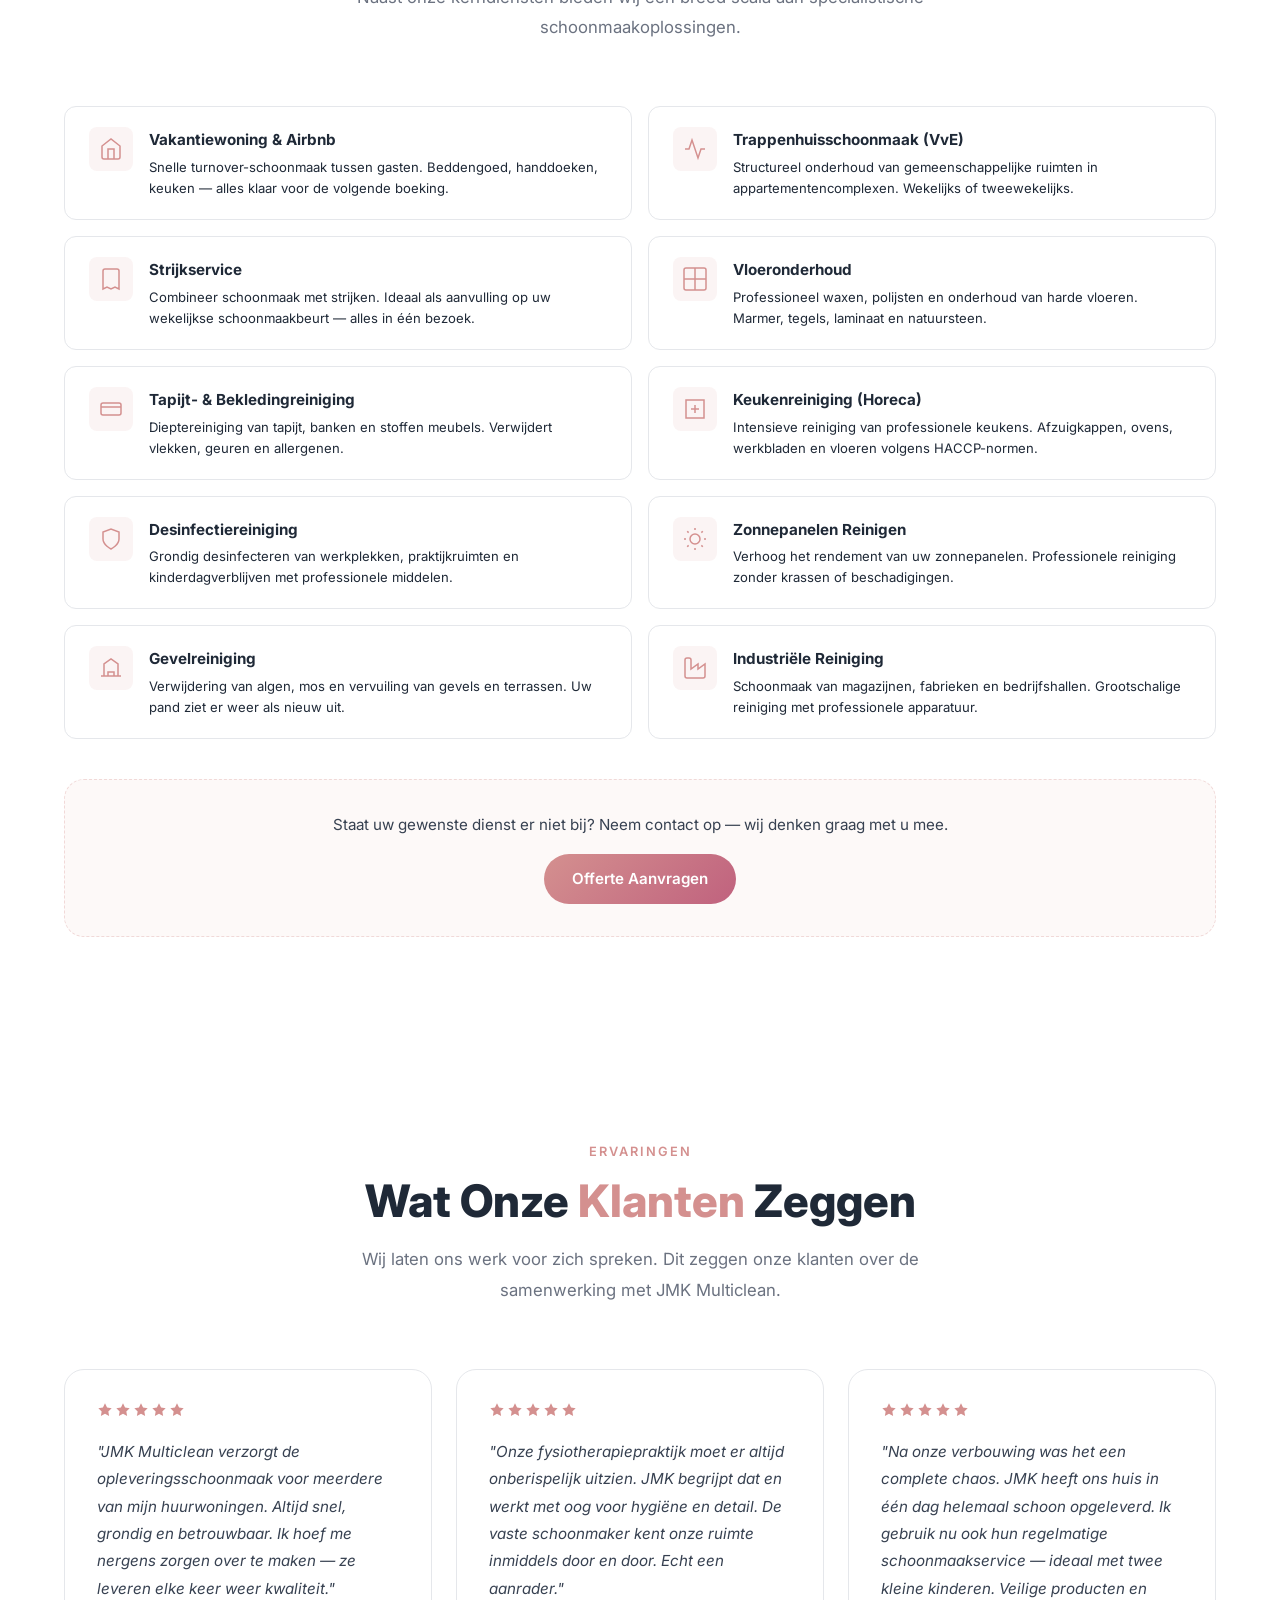
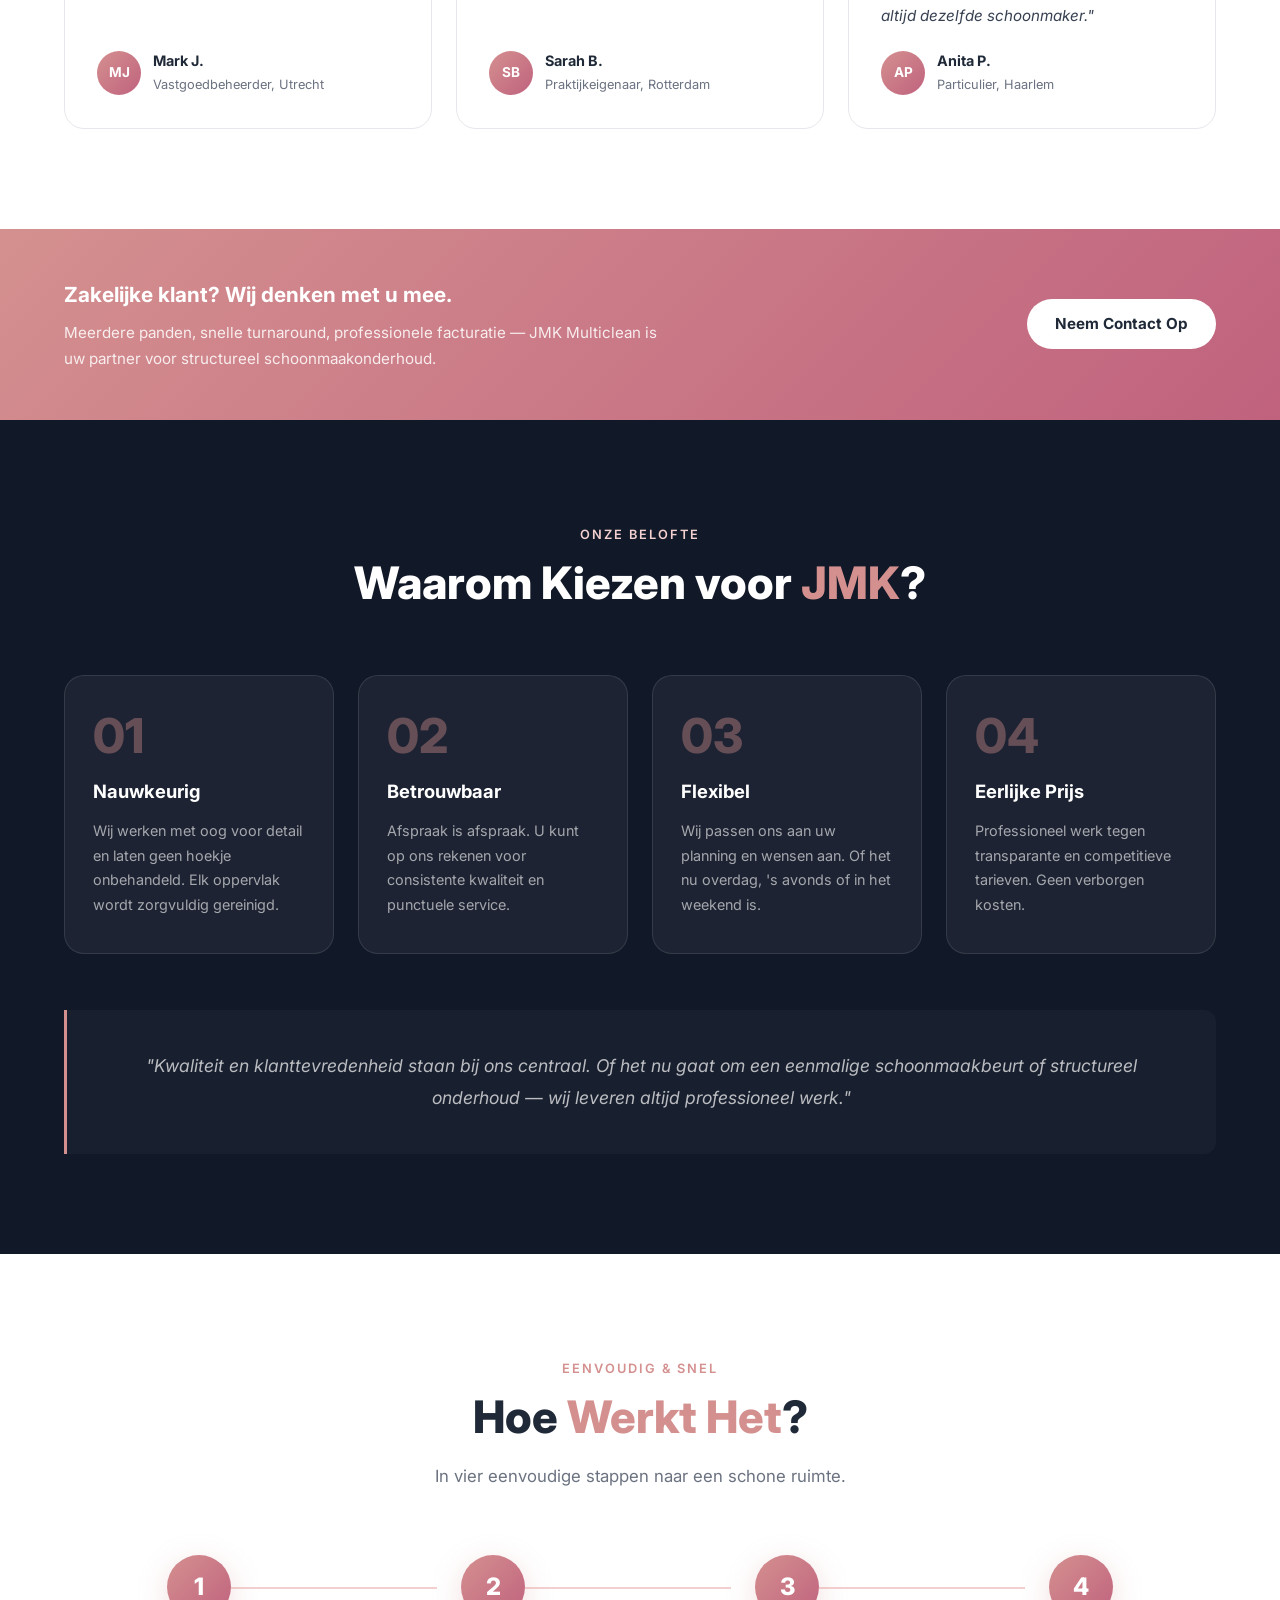
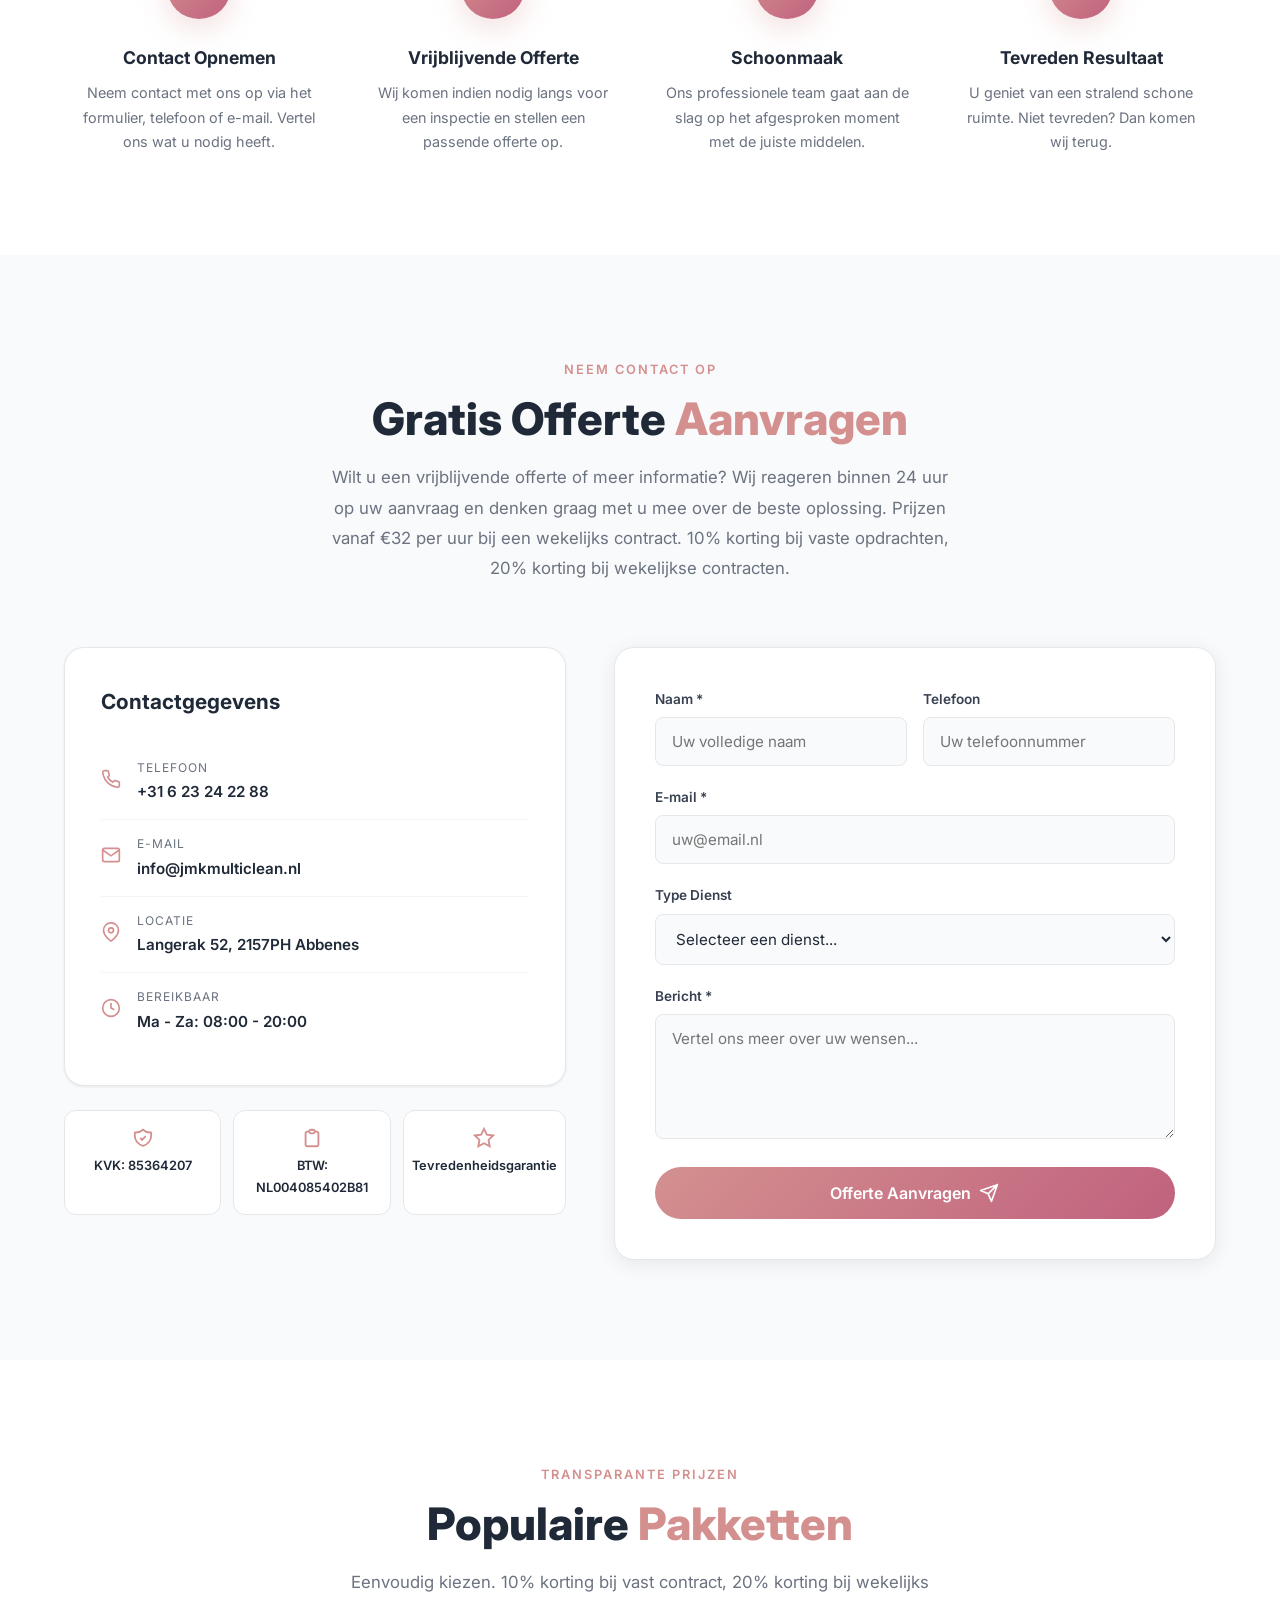
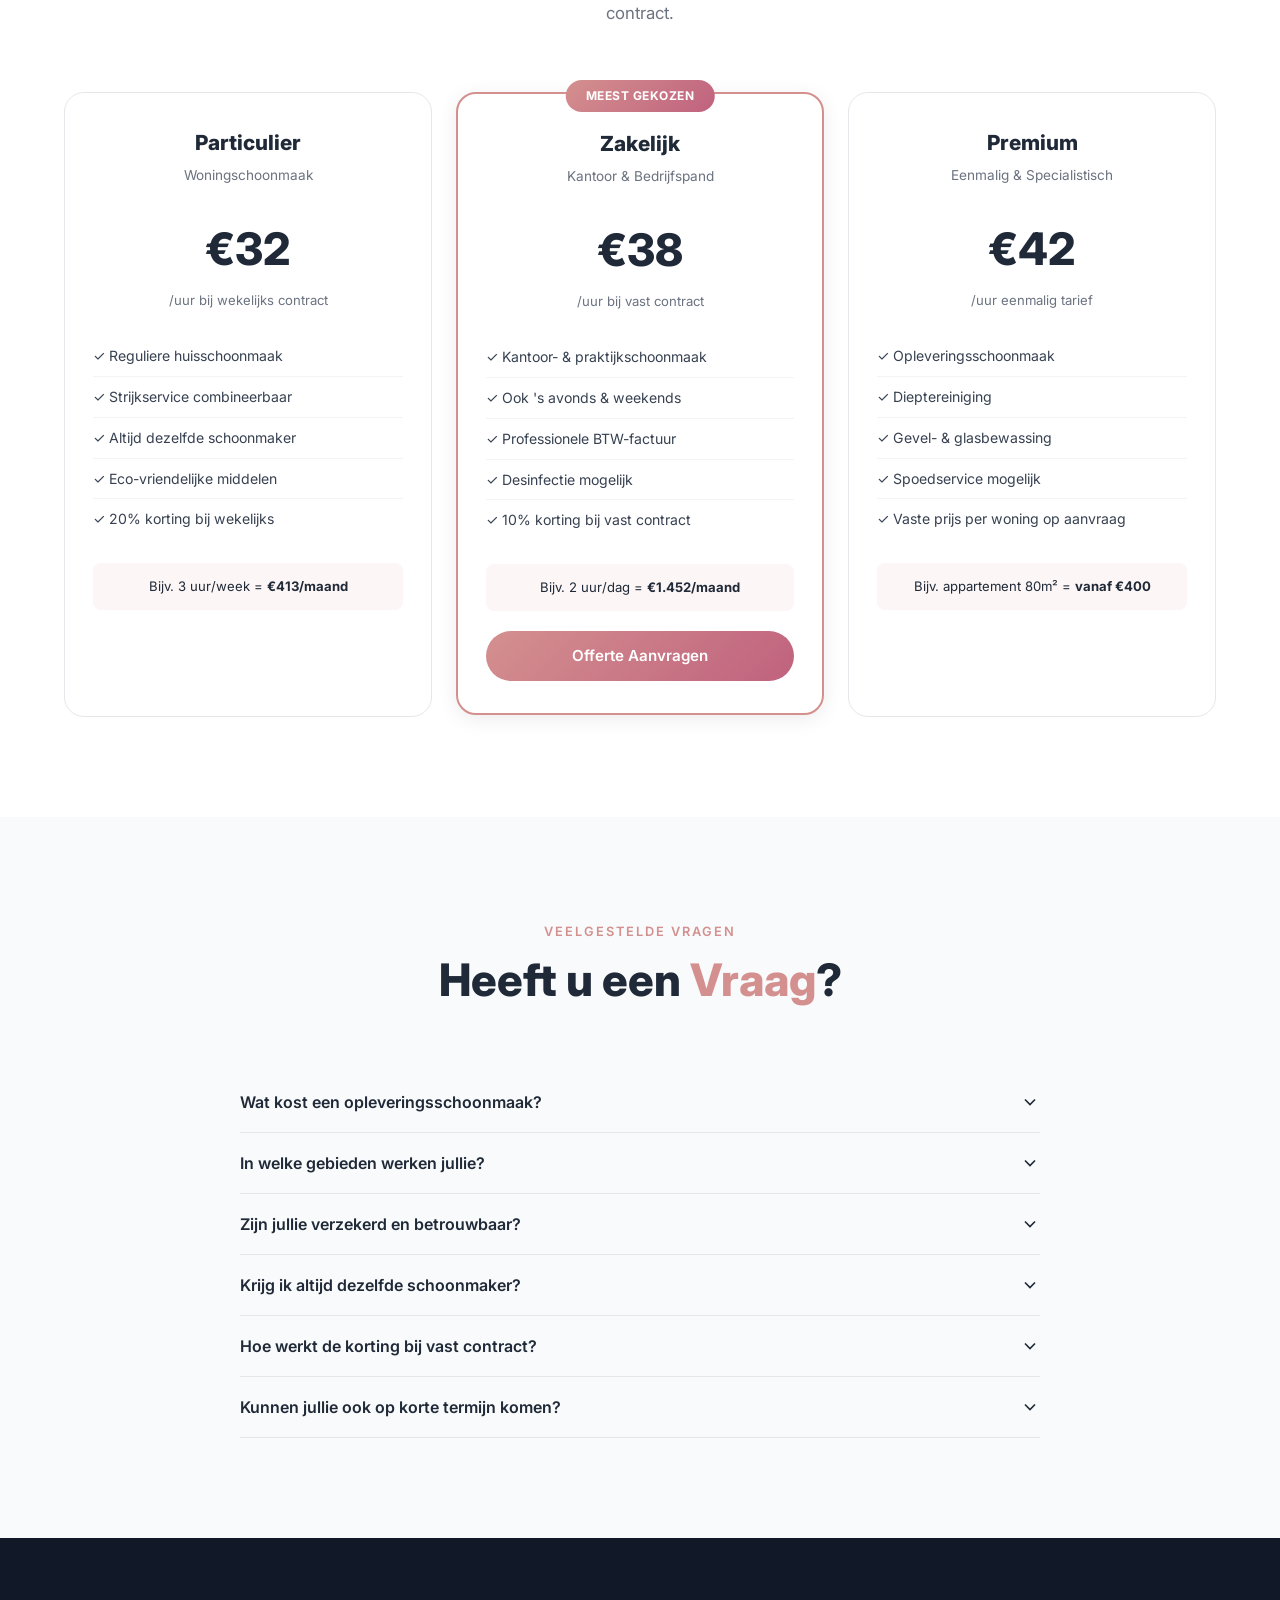
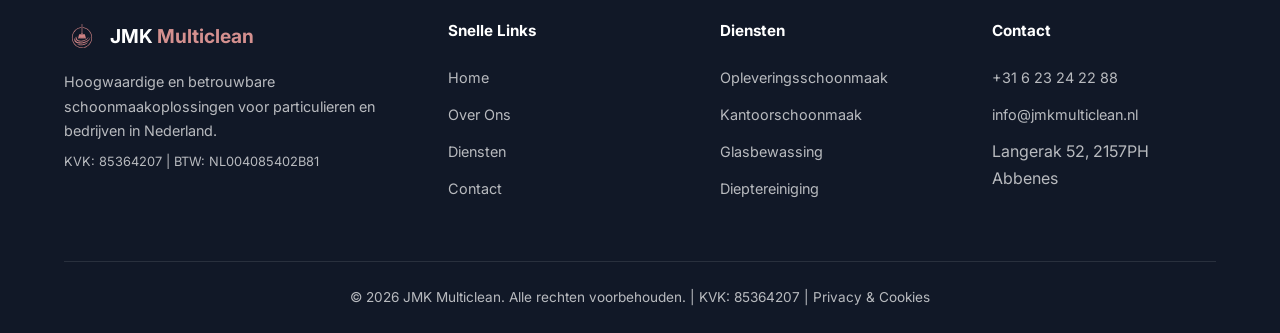
==== commit 36a4513f: "Update logos and website content" ====
--- a/index.html
+++ b/index.html
@@ -25,7 +25,9 @@
     <meta name="twitter:description" content="Professionele schoonmaakdiensten in Noord- en Zuid-Holland. Gratis offerte binnen 24 uur.">
     <meta name="twitter:image" content="https://jmkmulticlean.nl/images/hero-bg.png">
     <link rel="alternate" hreflang="nl" href="https://jmkmulticlean.nl/">
+    <link rel="icon" type="image/svg+xml" href="images/logo.svg">
     <link rel="icon" type="image/png" href="images/logo.png">
+    <link rel="apple-touch-icon" href="images/logo.png">
     <link rel="preconnect" href="https://fonts.googleapis.com">
     <link rel="preconnect" href="https://fonts.gstatic.com" crossorigin>
     <link href="https://fonts.googleapis.com/css2?family=Inter:wght@300;400;500;600;700;800&display=swap" rel="stylesheet">
@@ -94,7 +96,7 @@
     <nav class="navbar" id="navbar">
         <div class="container nav-container">
             <a href="#" class="nav-logo">
-                <img src="images/logo.png" alt="JMK Cleaning Services Logo" class="nav-logo-img">
+                <img src="images/logo.svg" alt="JMK Cleaning Services Logo" class="nav-logo-img">
                 <span class="nav-logo-text">JMK <span class="accent">Multiclean</span></span>
             </a>
             <button class="nav-toggle" id="navToggle" aria-label="Menu openen">
@@ -781,7 +783,7 @@
             <div class="footer-grid">
                 <div class="footer-brand">
                     <div class="footer-logo">
-                        <img src="images/logo.png" alt="JMK Multiclean" class="footer-logo-img">
+                        <img src="images/logo.svg" alt="JMK Multiclean" class="footer-logo-img">
                         <span>JMK <span class="accent">Multiclean</span></span>
                     </div>
                     <p class="footer-desc">Hoogwaardige en betrouwbare schoonmaakoplossingen voor particulieren en bedrijven in Nederland.</p>
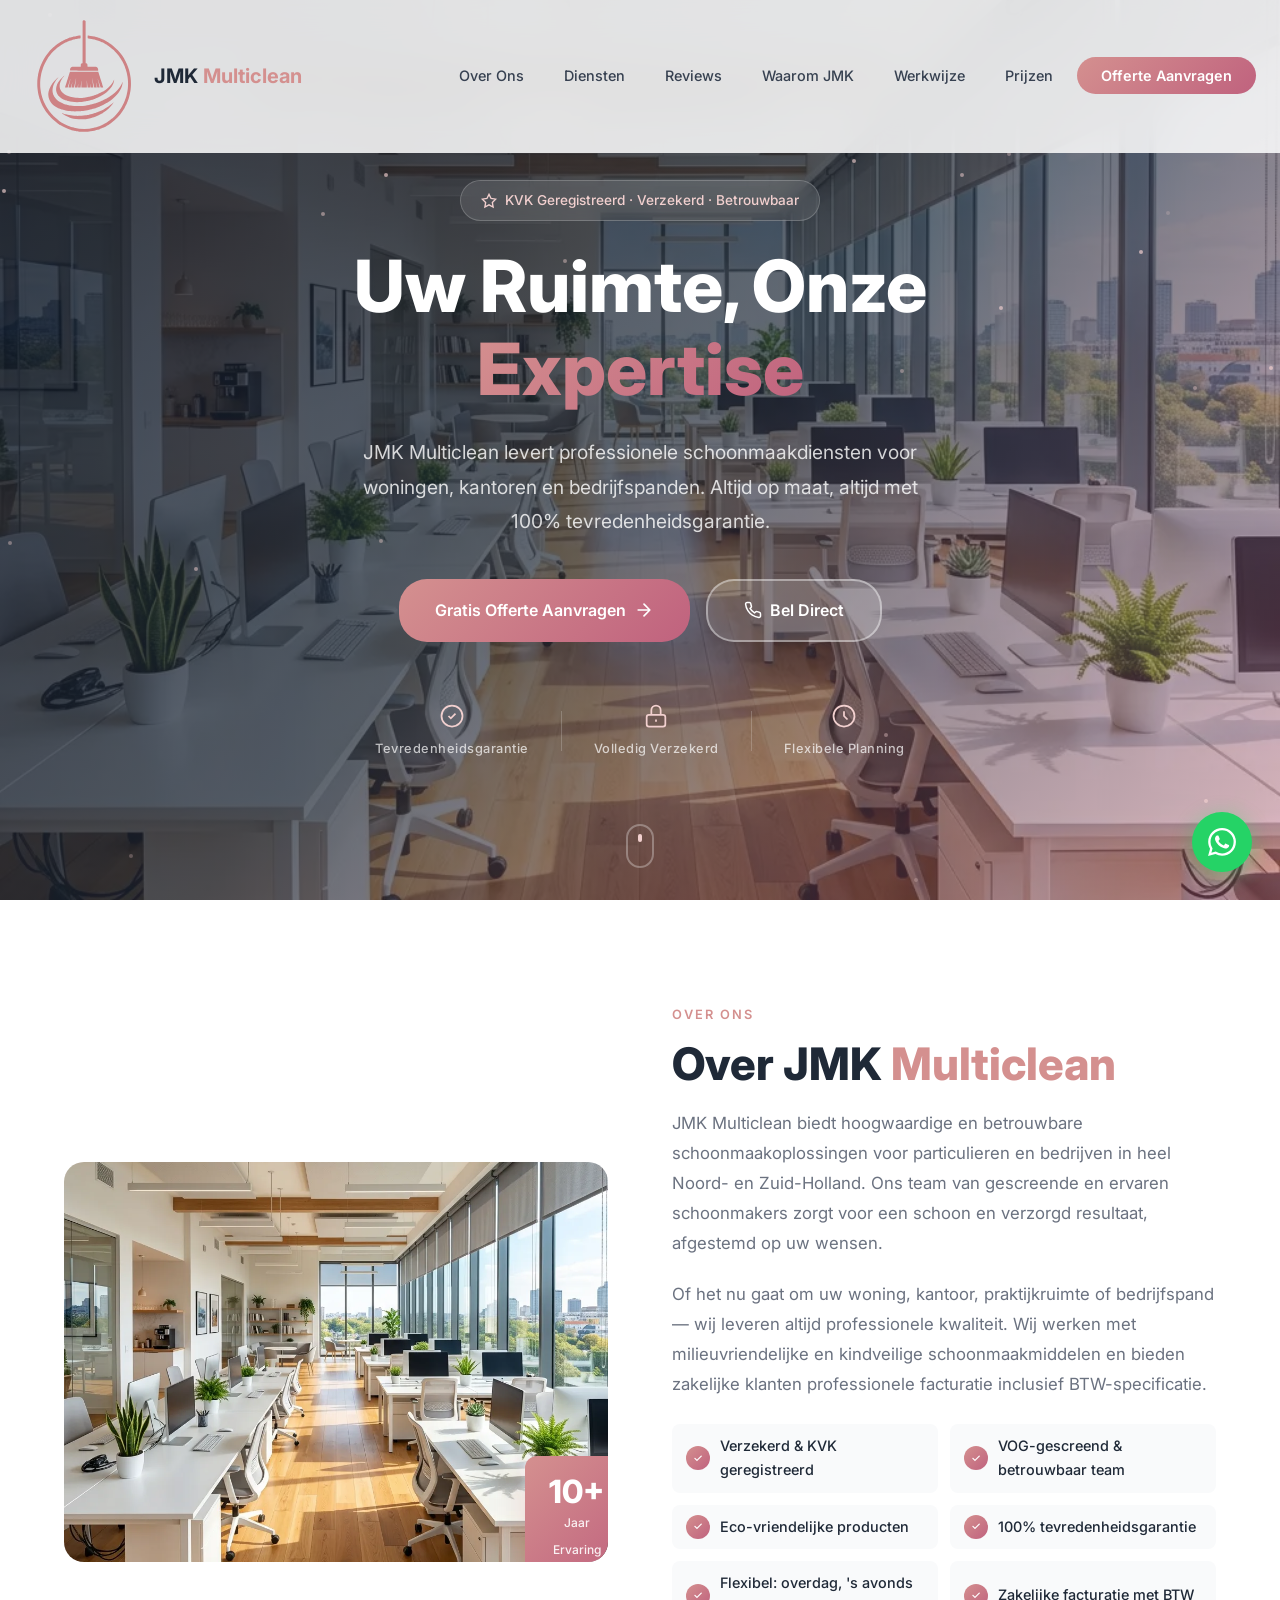
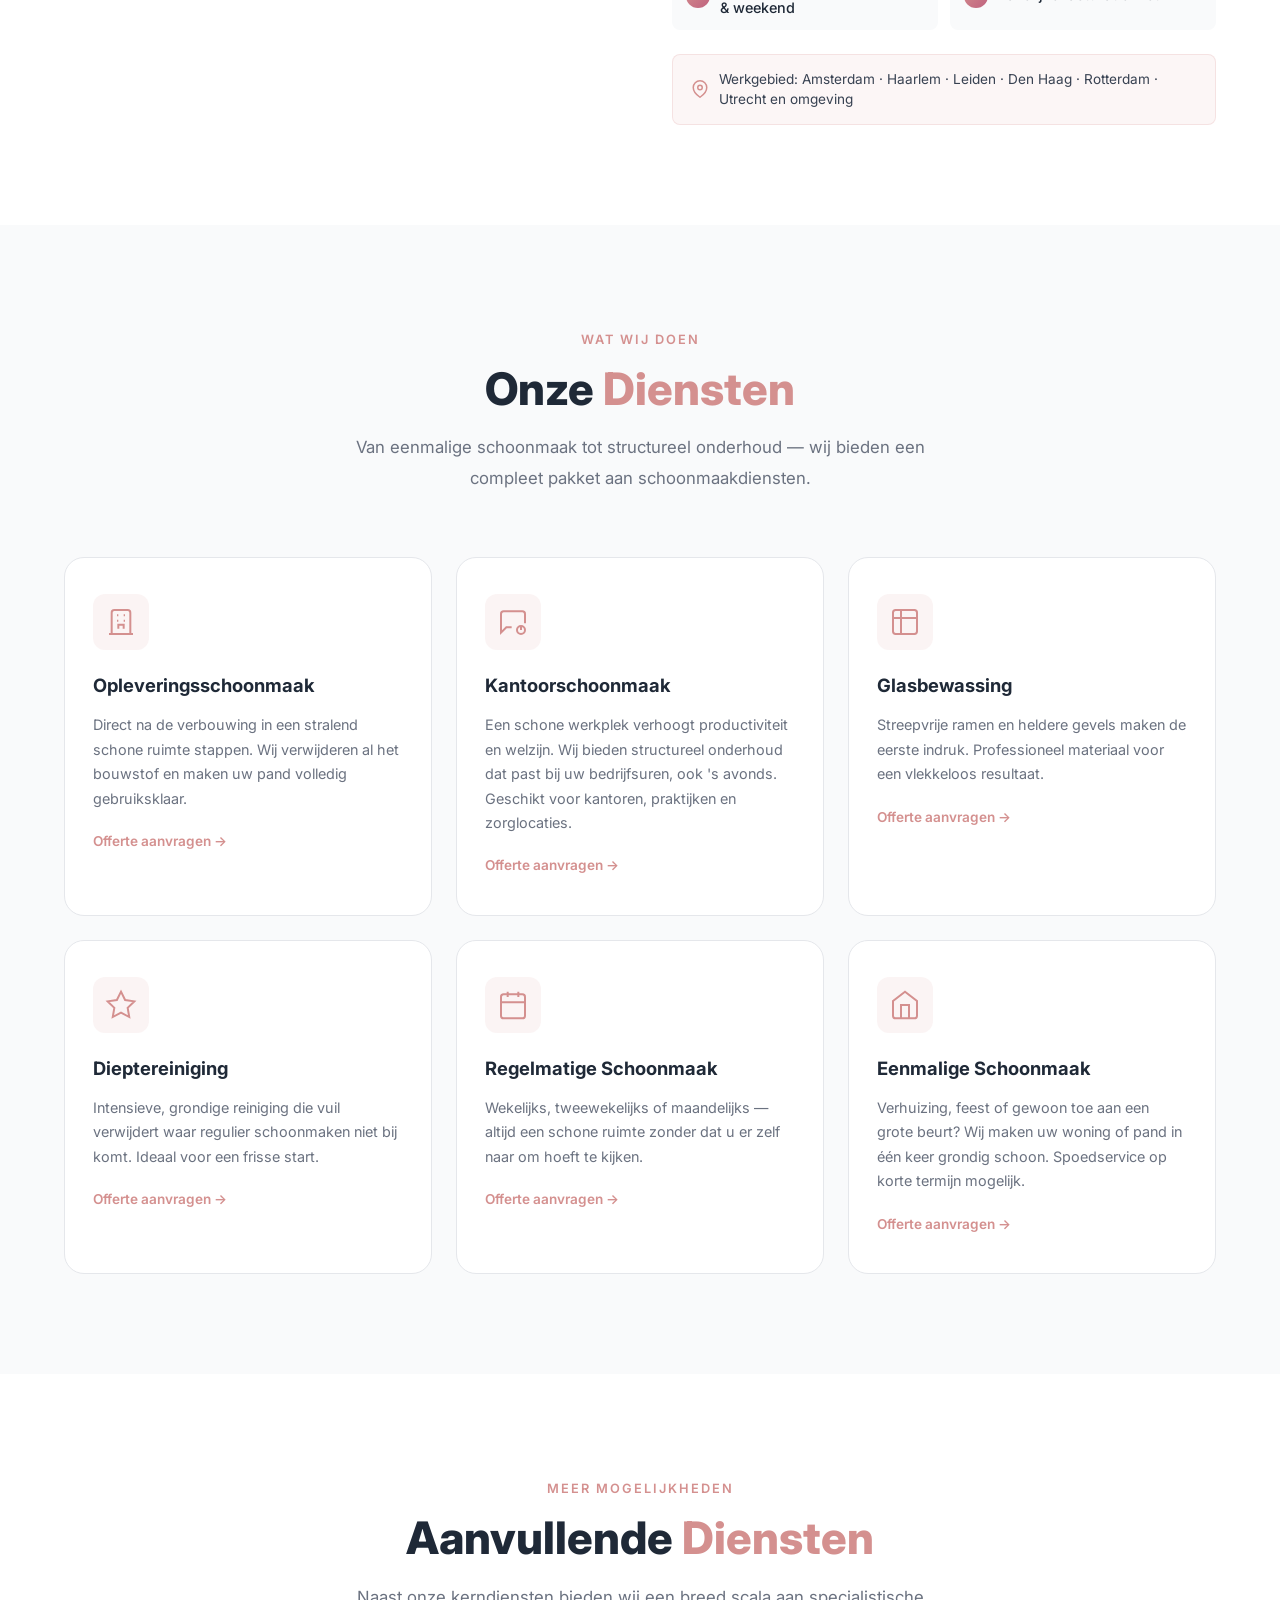
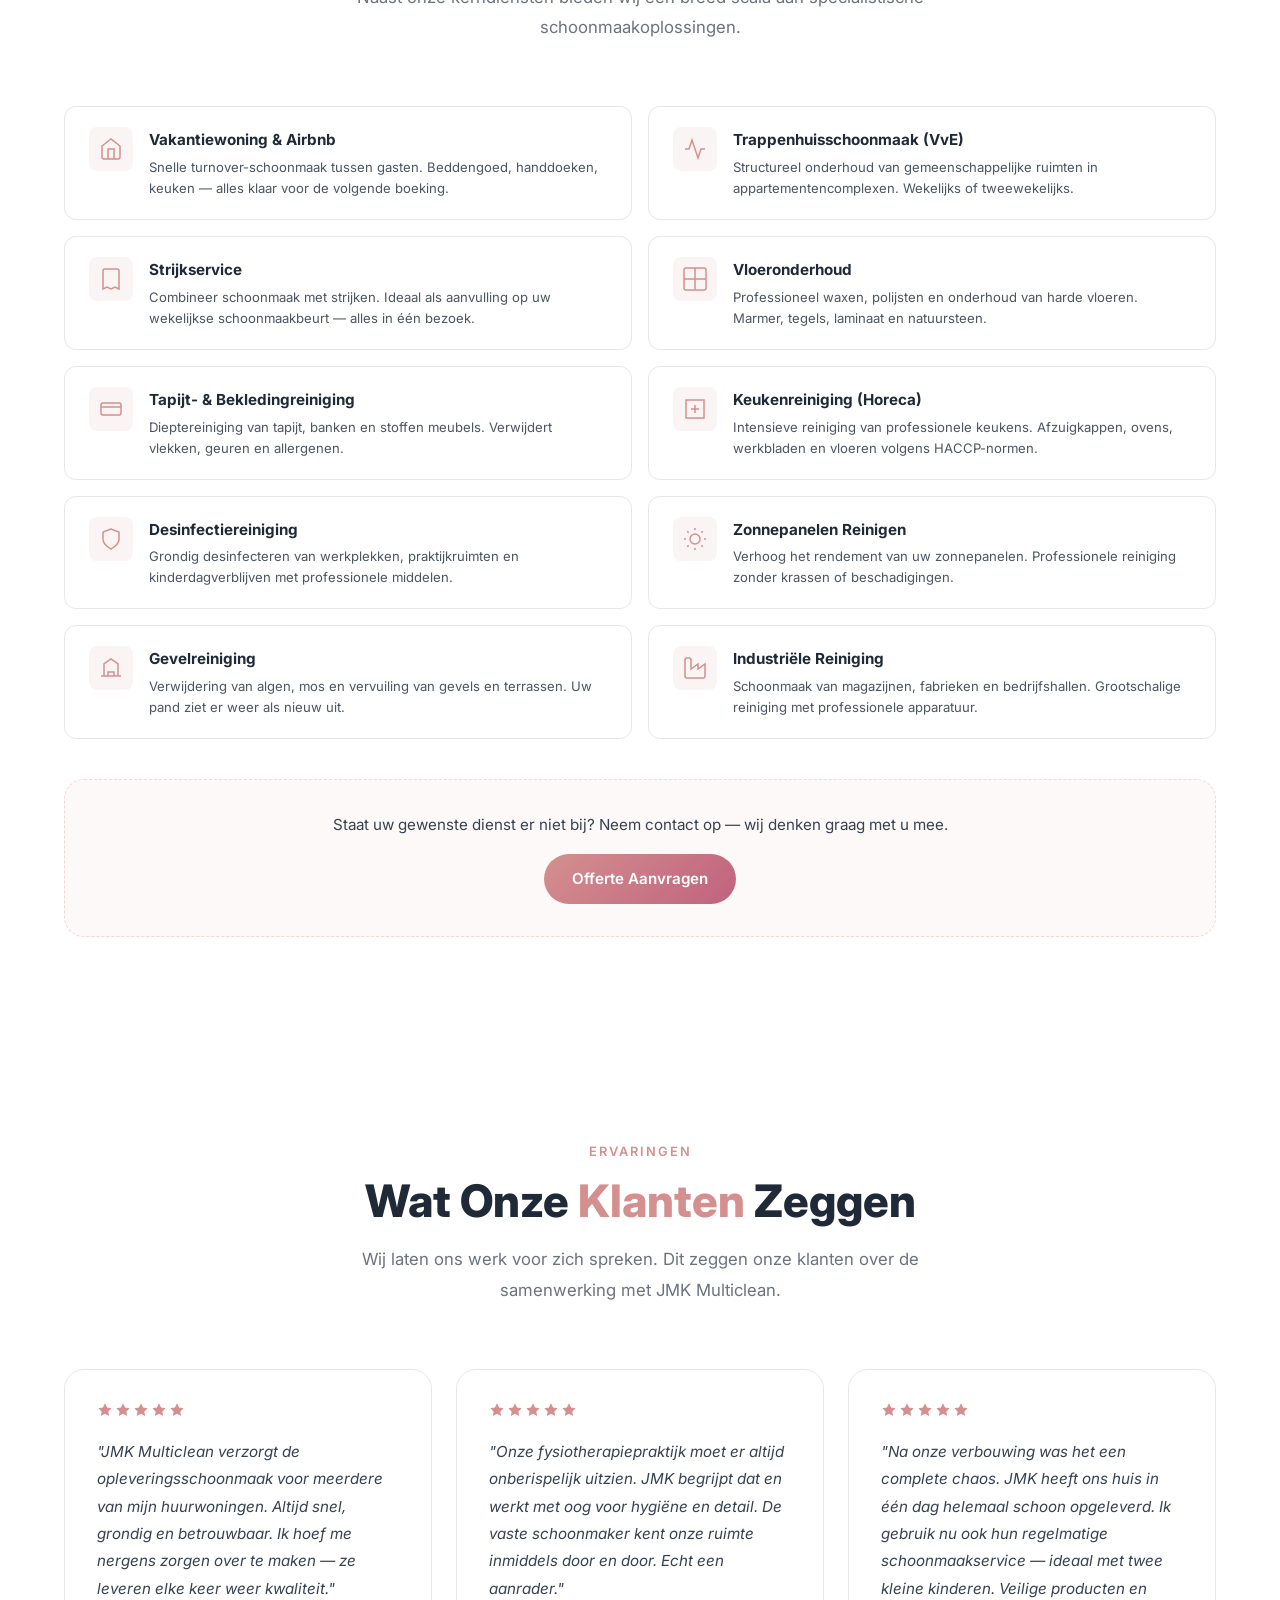
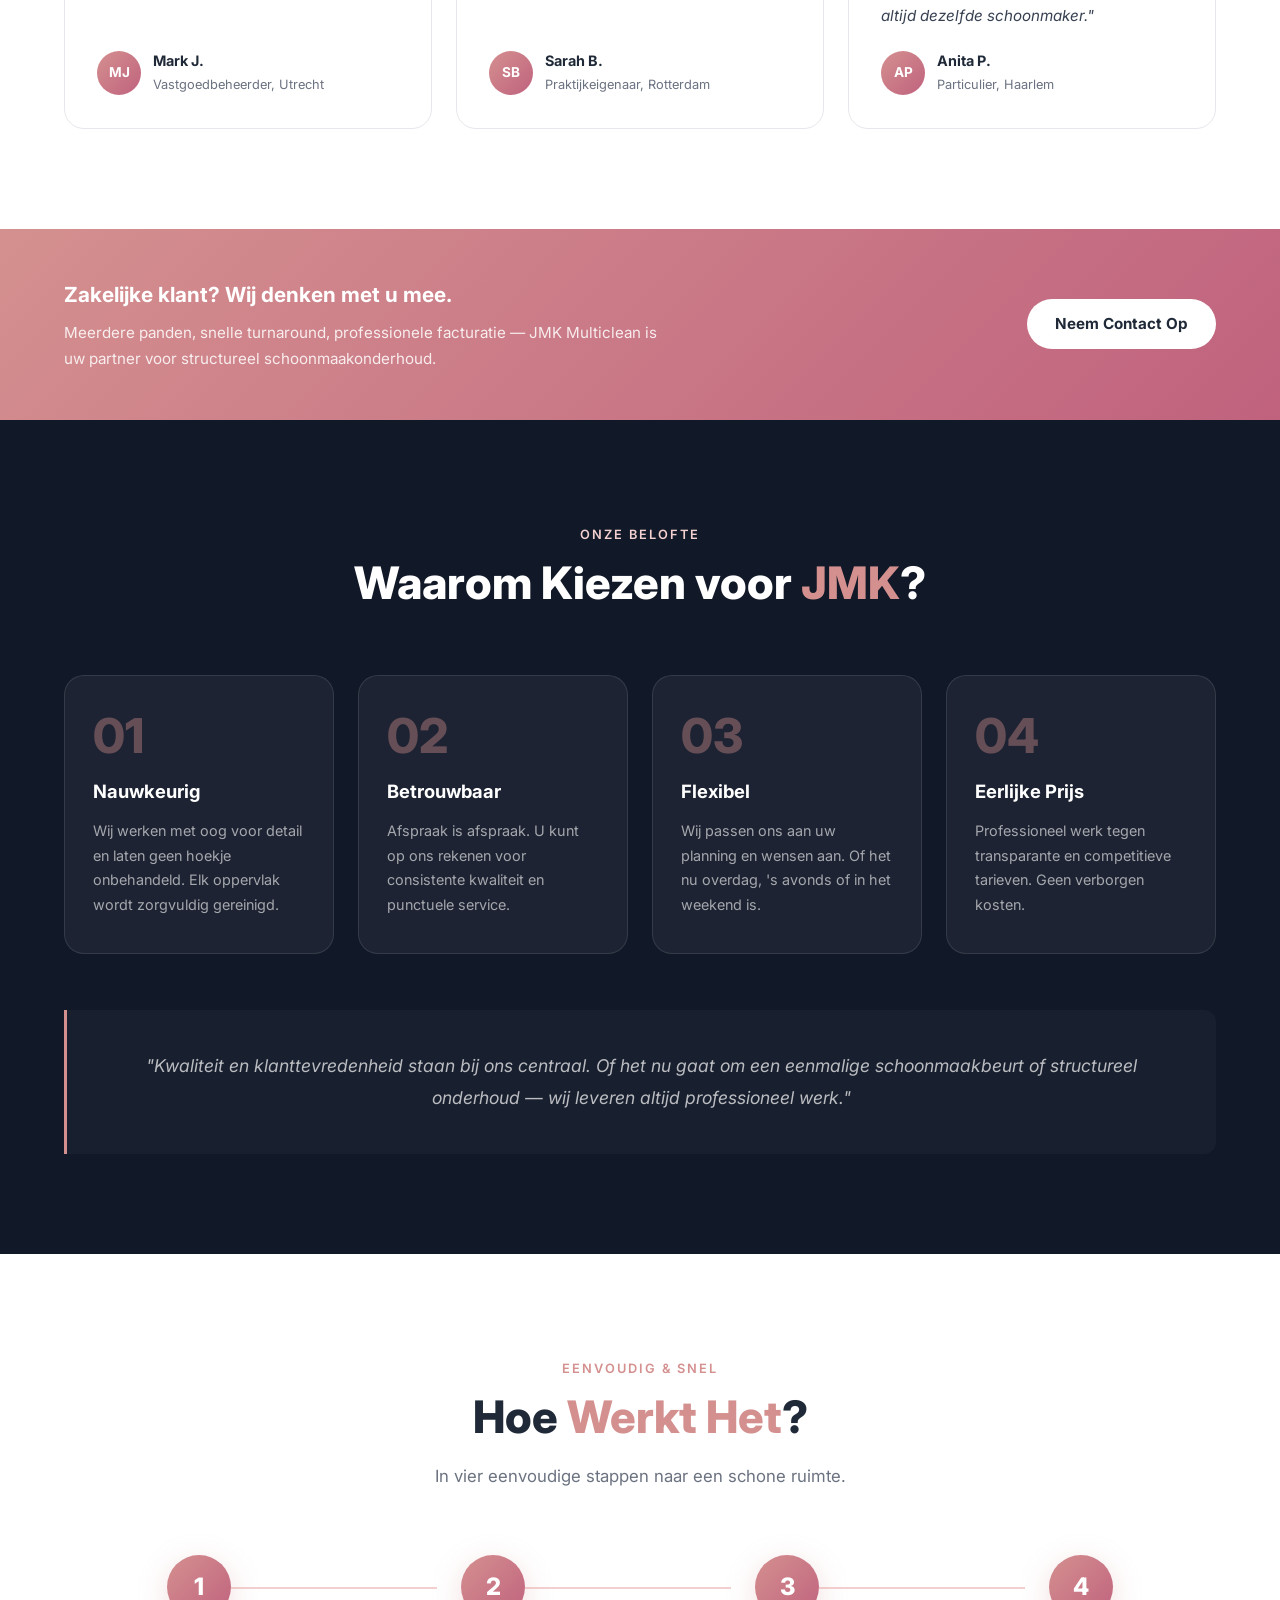
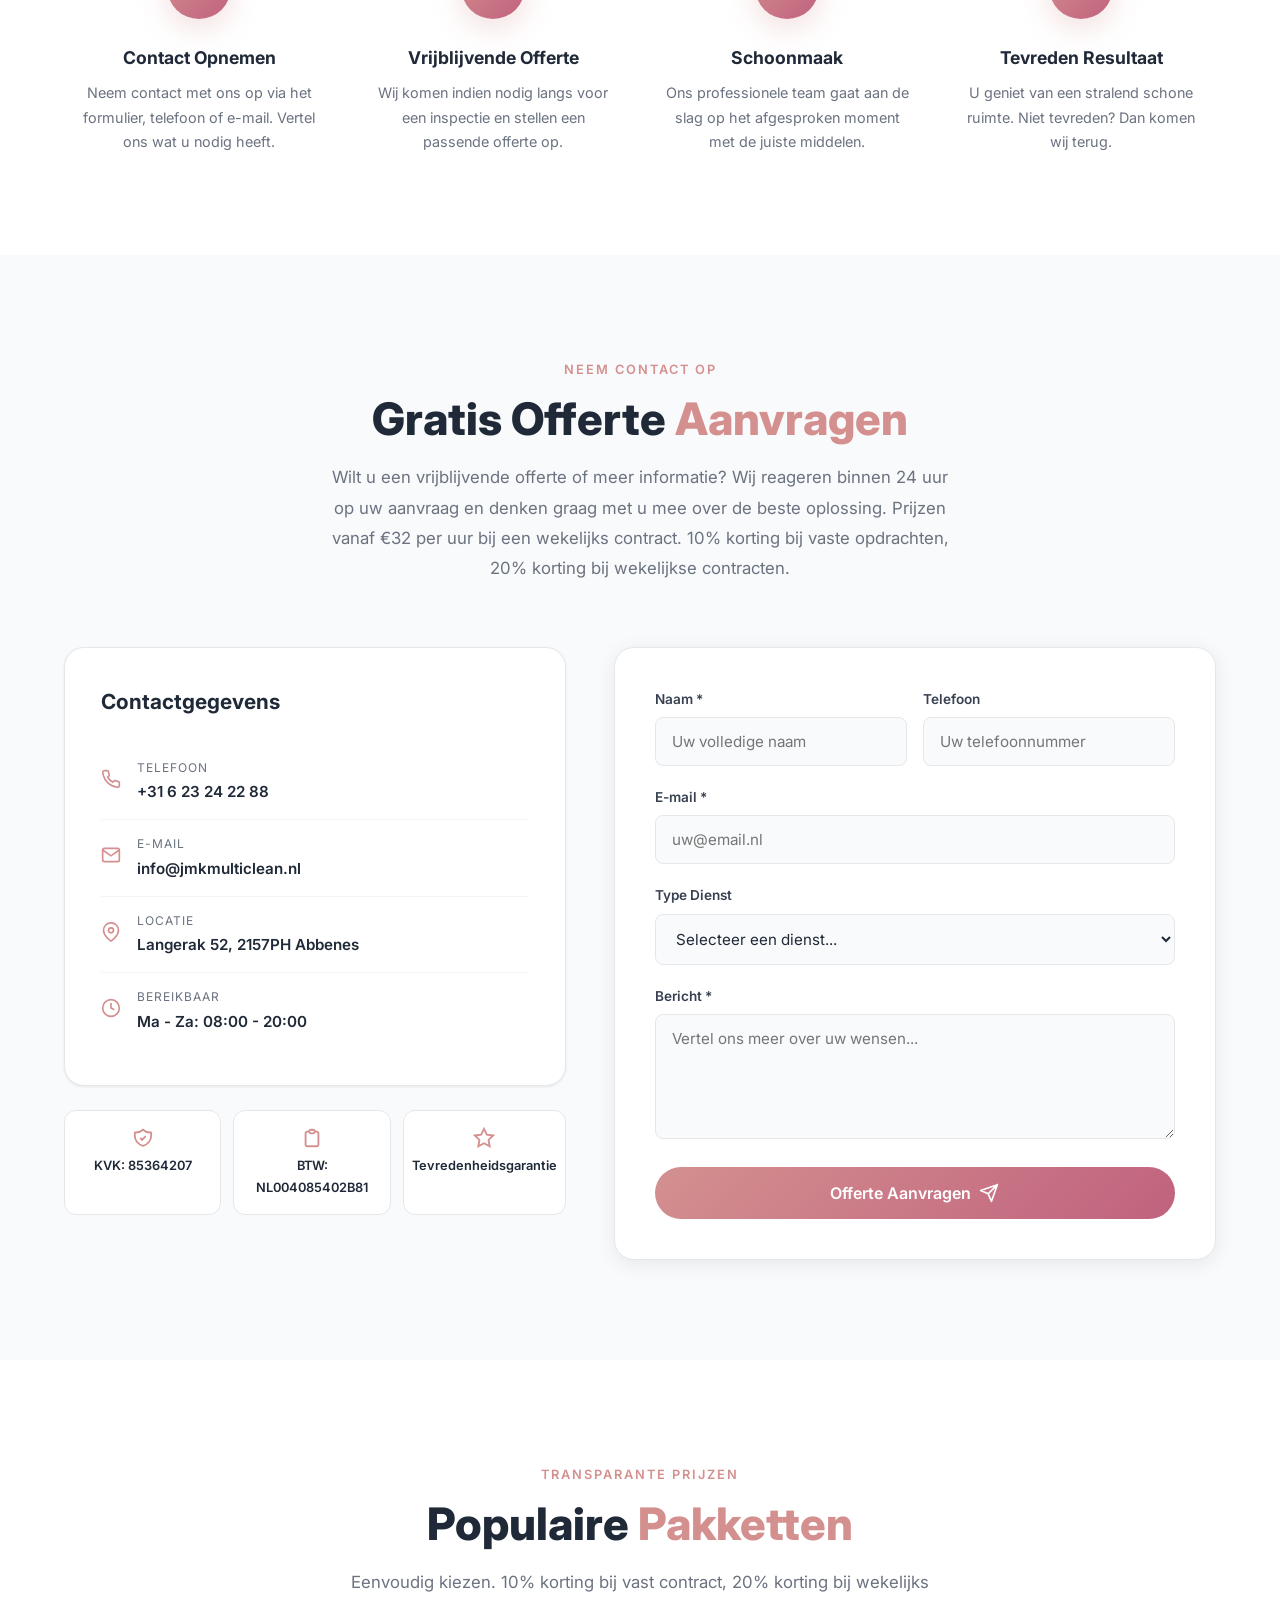
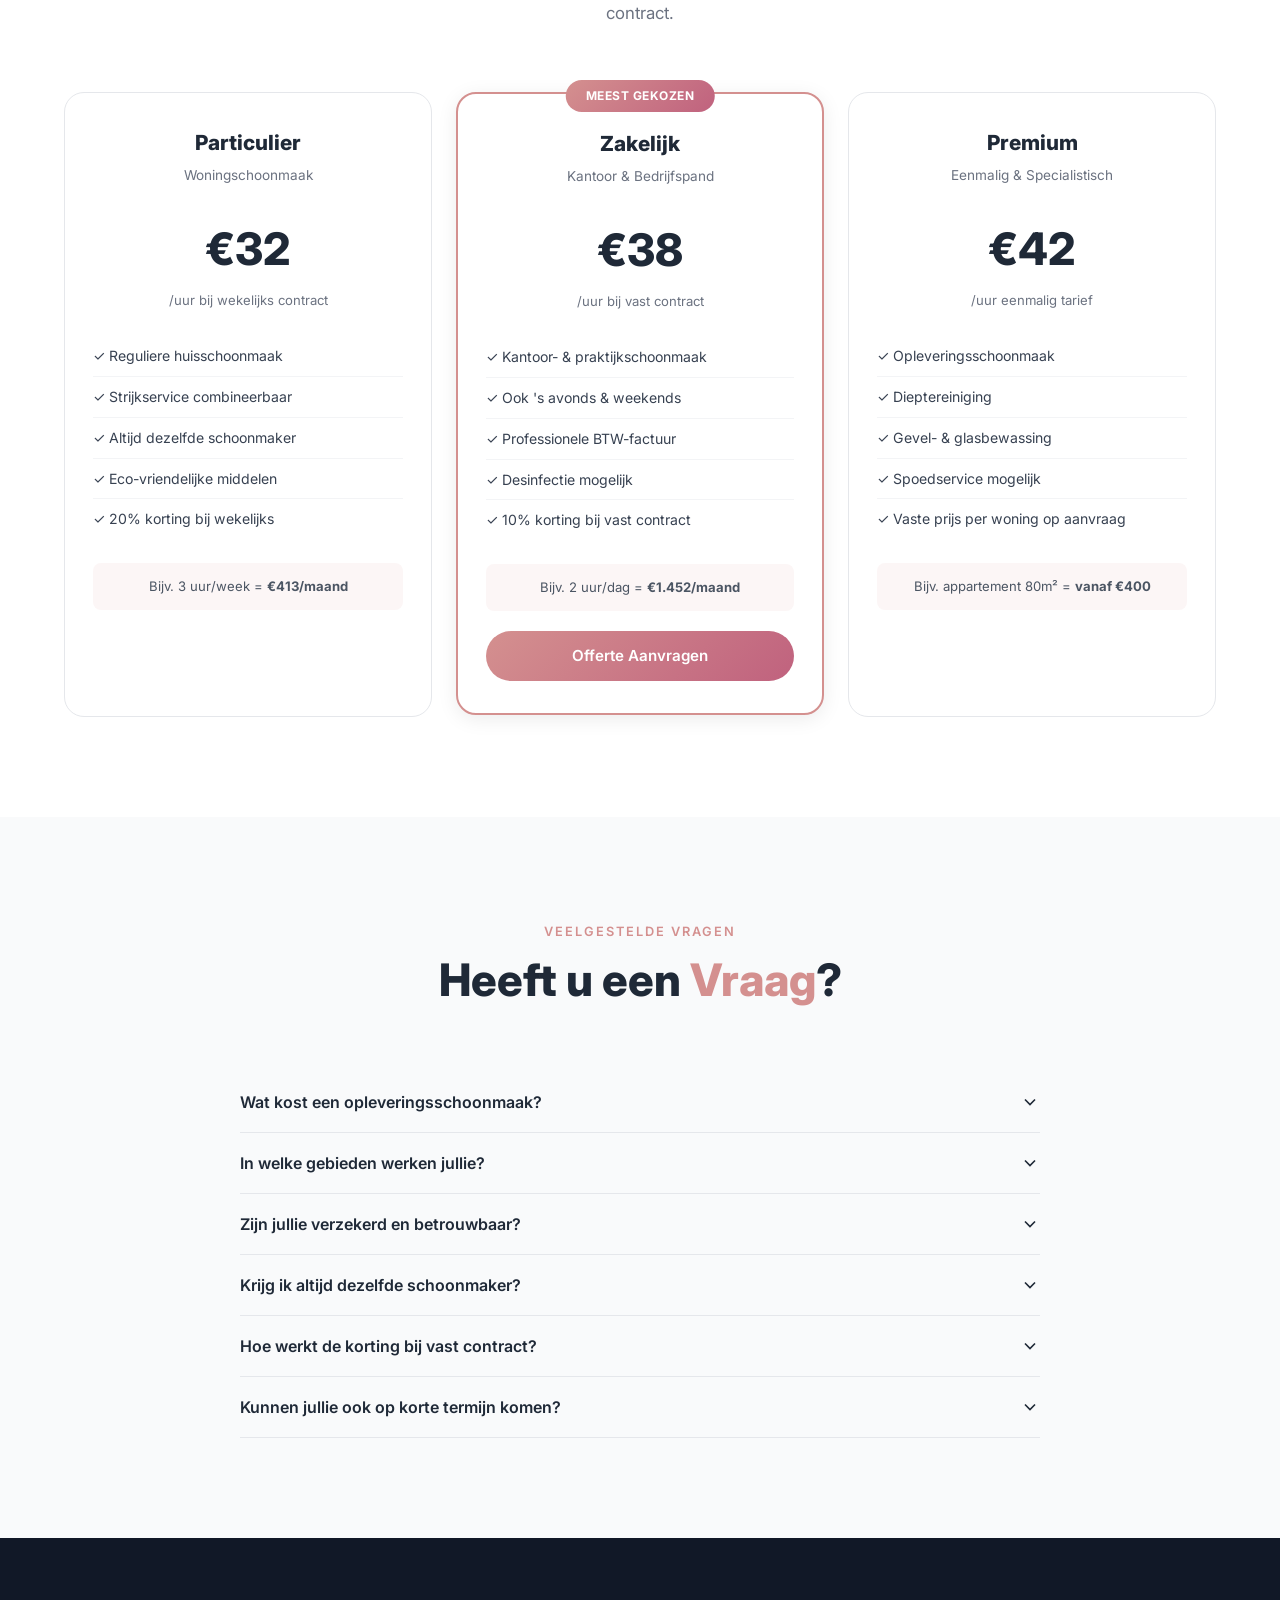
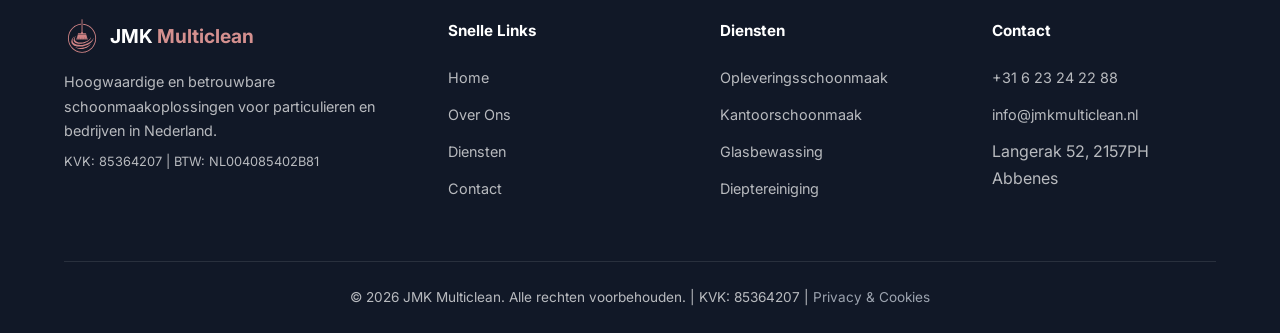
==== commit a0ae8736: "Code review fixes: responsive logo, missing CSS tokens, perf, a11y; remove Home nav item - Remove "H" ====
--- a/index.html
+++ b/index.html
@@ -96,16 +96,15 @@
     <nav class="navbar" id="navbar">
         <div class="container nav-container">
             <a href="#" class="nav-logo">
-                <img src="images/logo.svg" alt="JMK Cleaning Services Logo" class="nav-logo-img">
+                <img src="images/logo.svg" alt="JMK Multiclean logo" class="nav-logo-img">
                 <span class="nav-logo-text">JMK <span class="accent">Multiclean</span></span>
             </a>
-            <button class="nav-toggle" id="navToggle" aria-label="Menu openen">
+            <button class="nav-toggle" id="navToggle" aria-label="Menu openen" aria-expanded="false" aria-controls="navMenu">
                 <span></span>
                 <span></span>
                 <span></span>
             </button>
             <ul class="nav-menu" id="navMenu">
-                <li><a href="#home" class="nav-link">Home</a></li>
                 <li><a href="#over-ons" class="nav-link">Over Ons</a></li>
                 <li><a href="#diensten" class="nav-link">Diensten</a></li>
                 <li><a href="#reviews" class="nav-link">Reviews</a></li>
@@ -172,7 +171,7 @@
             <div class="section-grid about-grid">
                 <div class="about-image-wrapper reveal-left">
                     <div class="about-image">
-                        <img src="images/hero-bg.png" alt="Schoon kantoor door JMK Cleaning Services">
+                        <img src="images/hero-bg.webp" alt="Schoon kantoor door JMK Multiclean" loading="lazy" width="800" height="400">
                         <div class="about-image-badge">
                             <span class="badge-number">10+</span>
                             <span class="badge-text">Jaar<br>Ervaring</span>
--- a/styles.css
+++ b/styles.css
@@ -9,7 +9,9 @@
     --gray-100: #F3F4F6;
     --gray-200: #E5E7EB;
     --gray-300: #D1D5DB;
+    --gray-400: #9CA3AF;
     --gray-500: #6B7280;
+    --gray-600: #4B5563;
     --gray-700: #374151;
     --gray-800: #1F2937;
     --gray-900: #111827;
@@ -27,7 +29,7 @@
 
 /* ===== RESET & BASE ===== */
 *, *::before, *::after { margin: 0; padding: 0; box-sizing: border-box; }
-html { scroll-behavior: smooth; scroll-padding-top: 80px; }
+html { scroll-behavior: smooth; scroll-padding-top: 150px; }
 body {
     font-family: 'Inter', -apple-system, sans-serif;
     color: var(--gray-800);
@@ -63,14 +65,15 @@
     border-bottom-color: var(--gray-200);
     box-shadow: var(--shadow-sm);
 }
-.nav-container { display: flex; align-items: center; justify-content: space-between; }
-.nav-logo { display: flex; align-items: center; gap: 10px; font-weight: 700; font-size: 1.25rem; }
-.nav-logo-img { width: 40px; height: 40px; border-radius: 50%; object-fit: cover; }
-.nav-menu { display: flex; align-items: center; gap: 8px; }
+.nav-container { display: flex; align-items: center; justify-content: space-between; max-width: 1440px; }
+.nav-logo { display: flex; align-items: center; gap: 10px; font-weight: 700; font-size: 1.25rem; flex-shrink: 0; }
+.nav-logo-img { width: 120px; height: 120px; border-radius: 50%; object-fit: contain; }
+.nav-logo-text { white-space: nowrap; }
+.nav-menu { display: flex; align-items: center; gap: 8px; flex-wrap: nowrap; }
 .nav-link {
     padding: 8px 16px; border-radius: var(--radius-sm);
     font-size: 0.9rem; font-weight: 500; color: var(--gray-700);
-    transition: var(--transition);
+    transition: var(--transition); white-space: nowrap;
 }
 .nav-link:hover { color: var(--pink); background: var(--gray-50); }
 .nav-cta {
@@ -104,7 +107,7 @@
 .hero {
     position: relative; min-height: 100vh;
     display: flex; align-items: center; justify-content: center;
-    background: url('images/hero-bg.png') center/cover no-repeat;
+    background: url('images/hero-bg.webp') center/cover no-repeat;
     overflow: hidden;
 }
 .hero-overlay {
@@ -469,7 +472,9 @@
     .process-step-connector { display: none; }
     .footer-grid { grid-template-columns: 1fr 1fr; }
 }
-@media (max-width: 768px) {
+@media (max-width: 1200px) {
+    html { scroll-padding-top: 120px; }
+    .nav-logo-img { width: 84px; height: 84px; }
     .nav-menu {
         position: fixed; top: 0; right: -100%; width: 280px; height: 100vh;
         background: var(--white); flex-direction: column; padding: 80px 32px 32px;
@@ -482,6 +487,11 @@
     .nav-toggle.active span:nth-child(2) { opacity: 0; }
     .nav-toggle.active span:nth-child(3) { transform: rotate(-45deg) translate(5px, -5px); }
     .nav-cta { text-align: center; }
+}
+@media (max-width: 768px) {
+    html { scroll-padding-top: 90px; }
+    .nav-logo-img { width: 60px; height: 60px; }
+    .nav-logo-text { font-size: 1.05rem; }
     .about-grid { grid-template-columns: 1fr; gap: 40px; }
     .services-grid { grid-template-columns: 1fr; }
     .extra-services-grid { grid-template-columns: 1fr; }
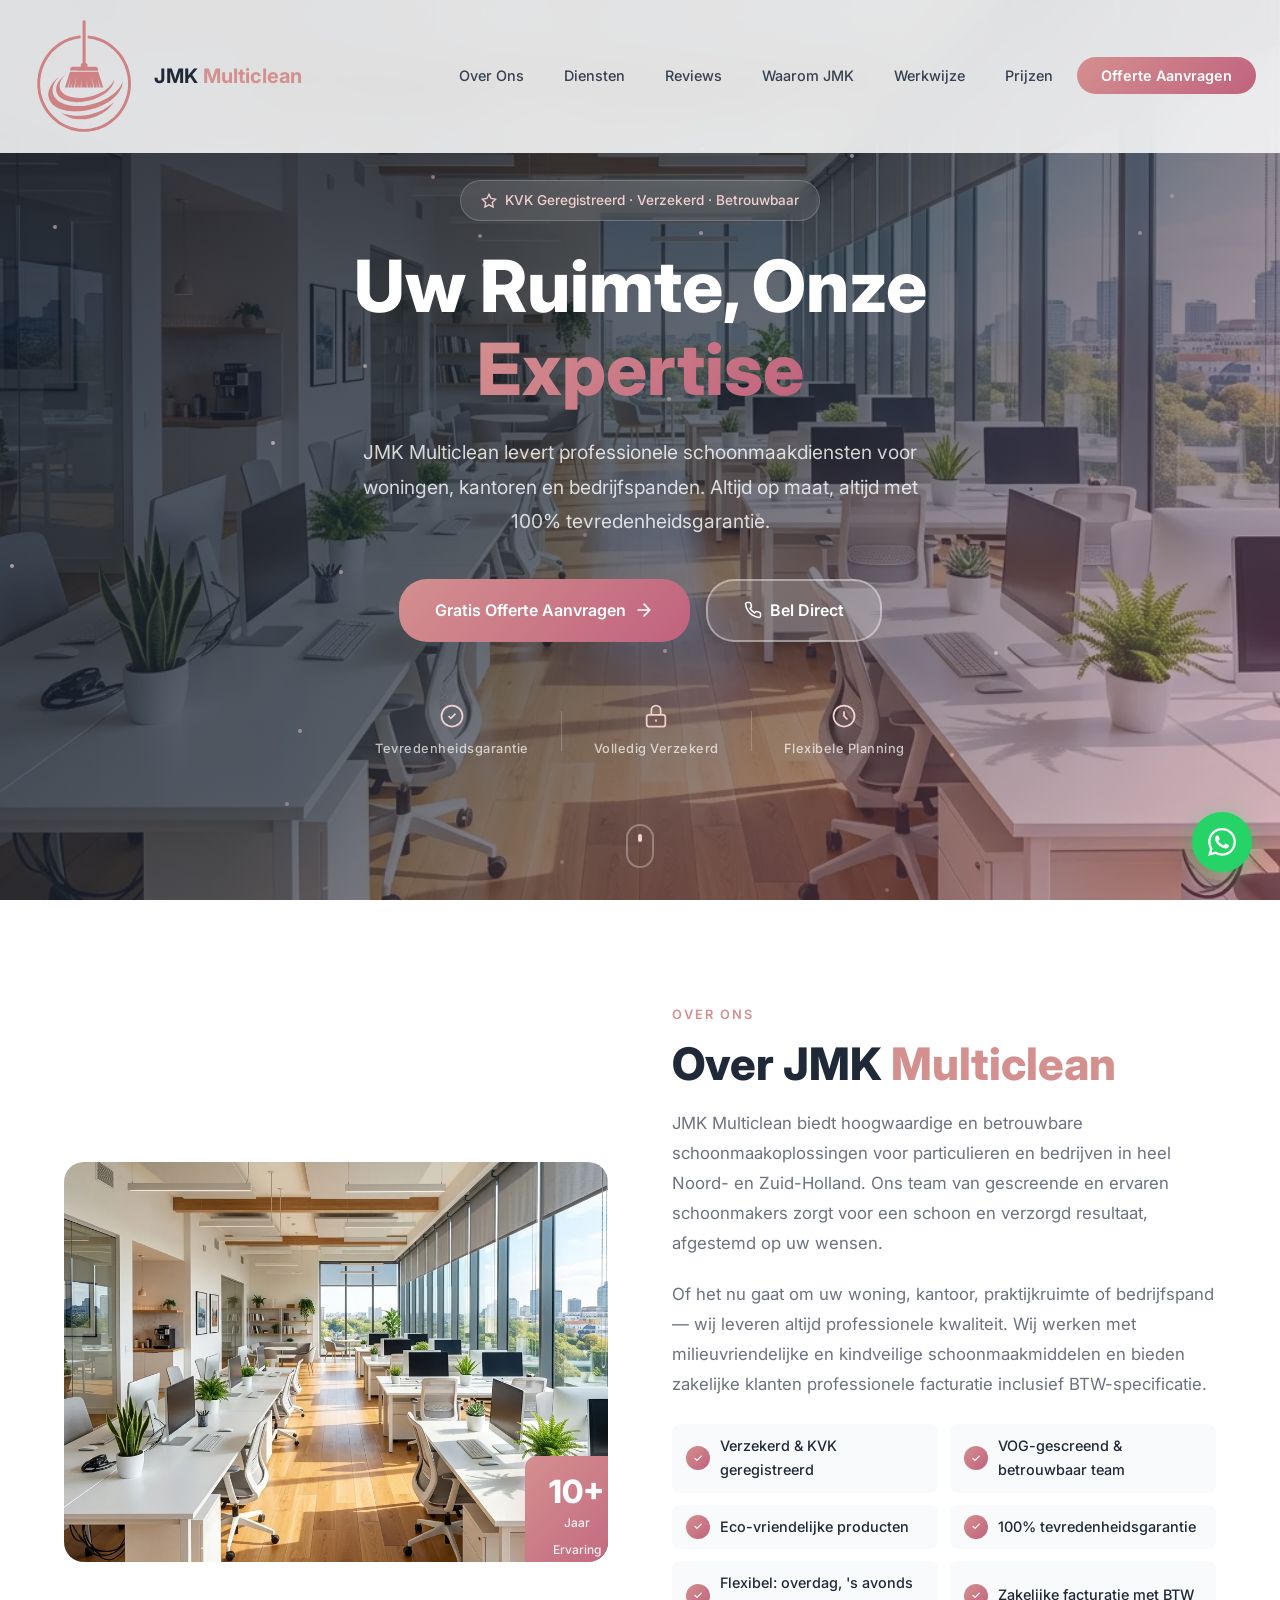
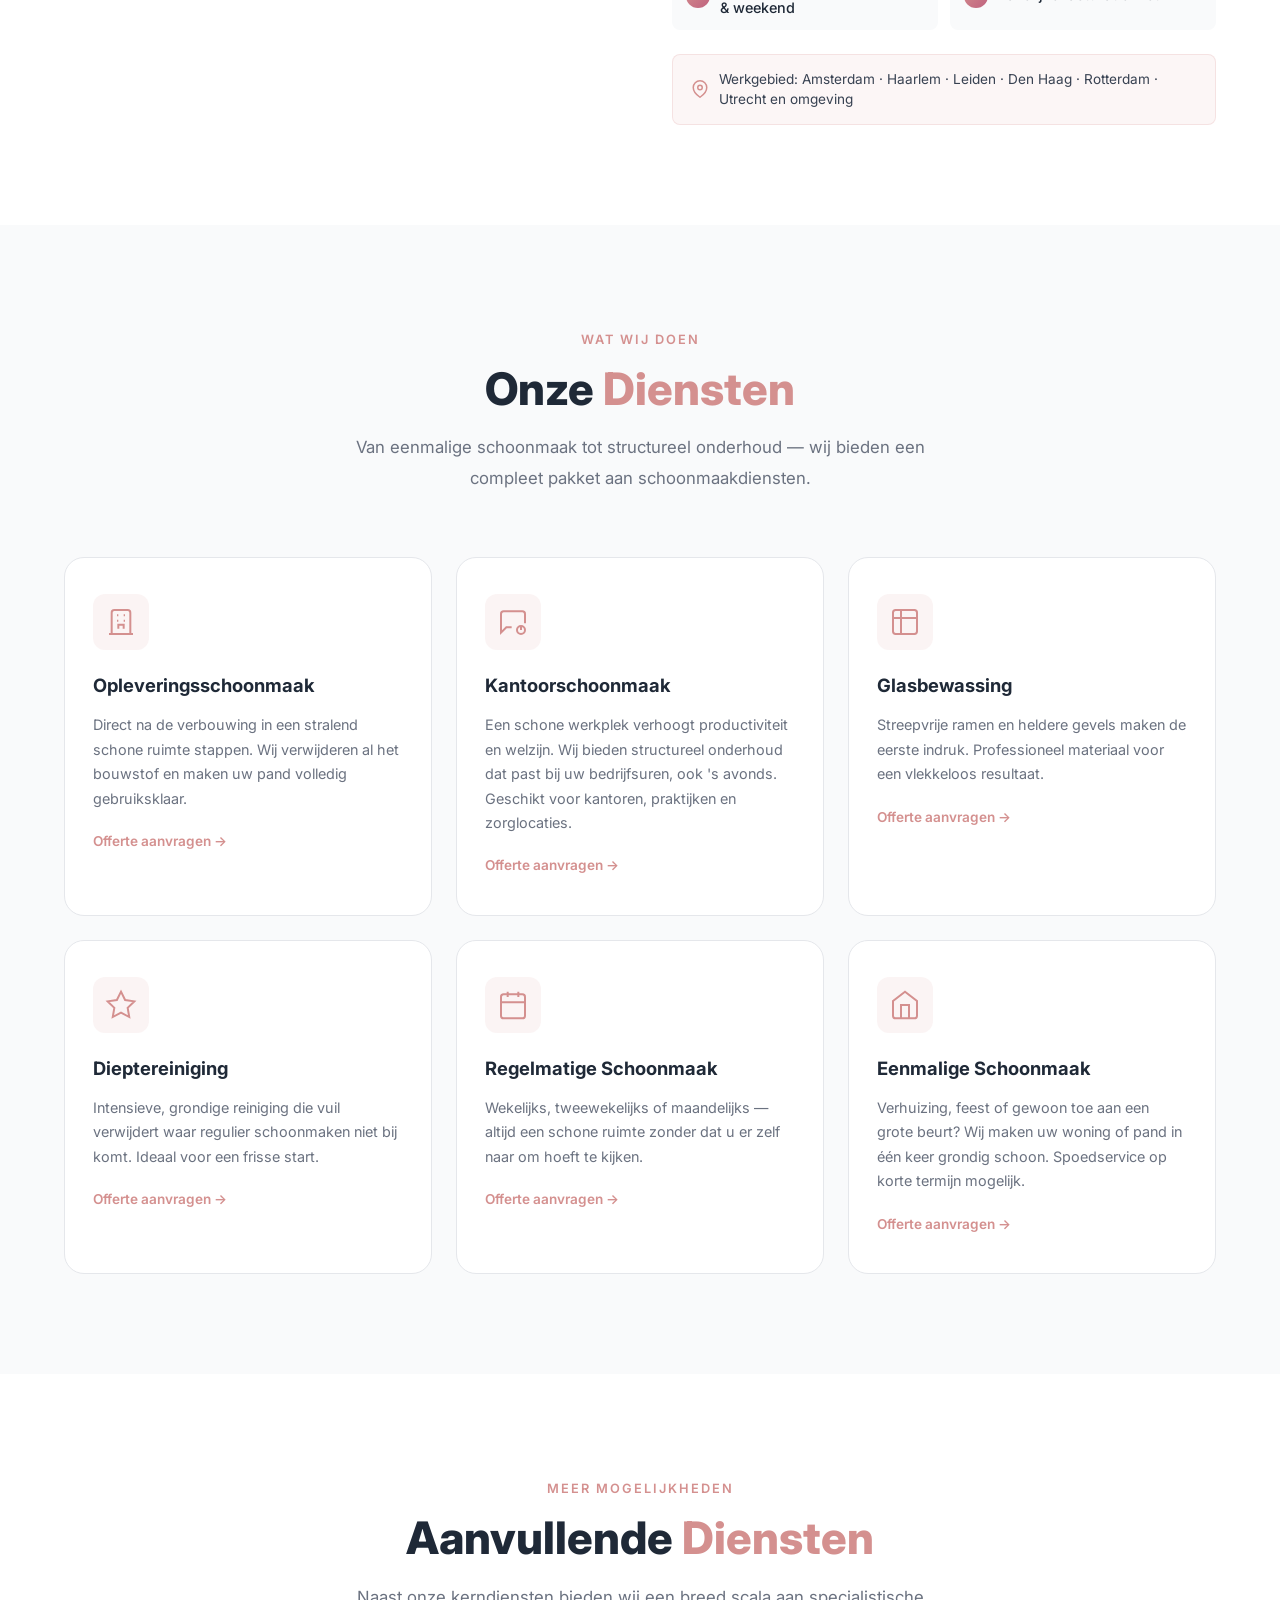
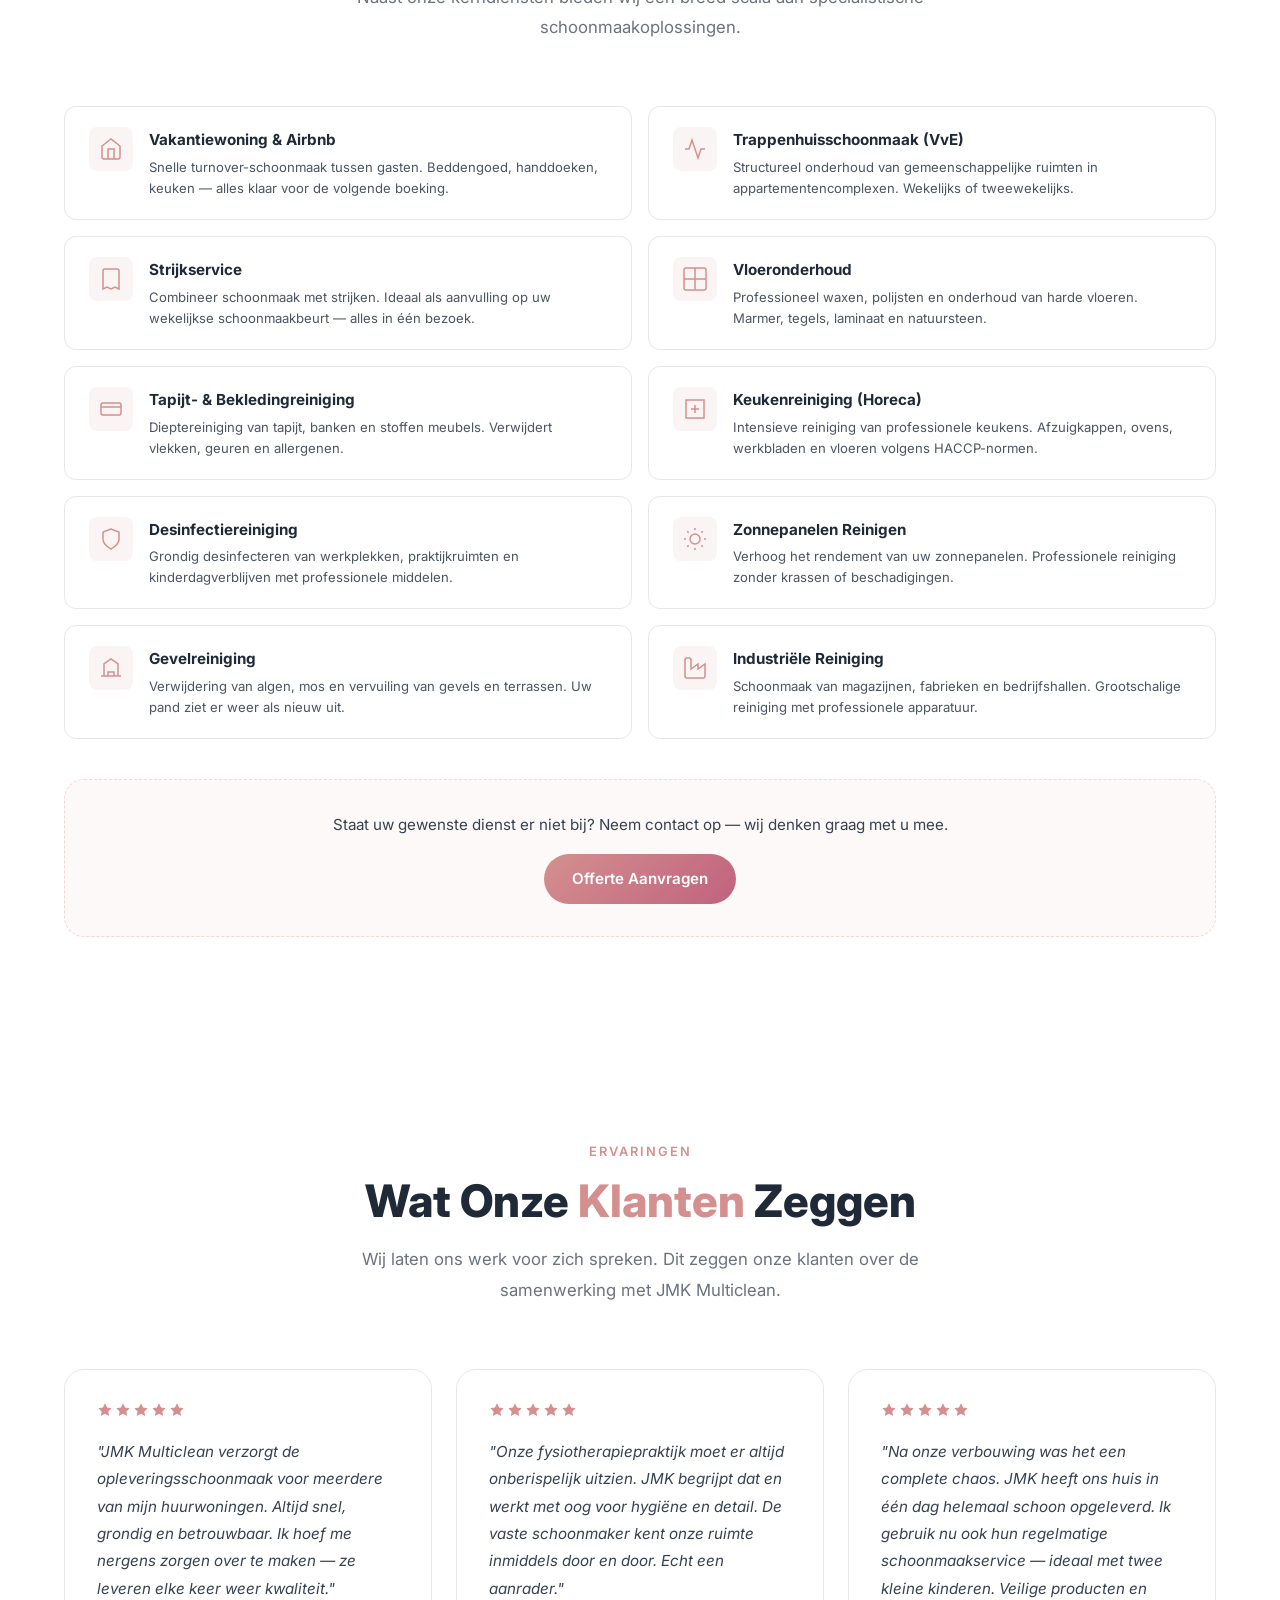
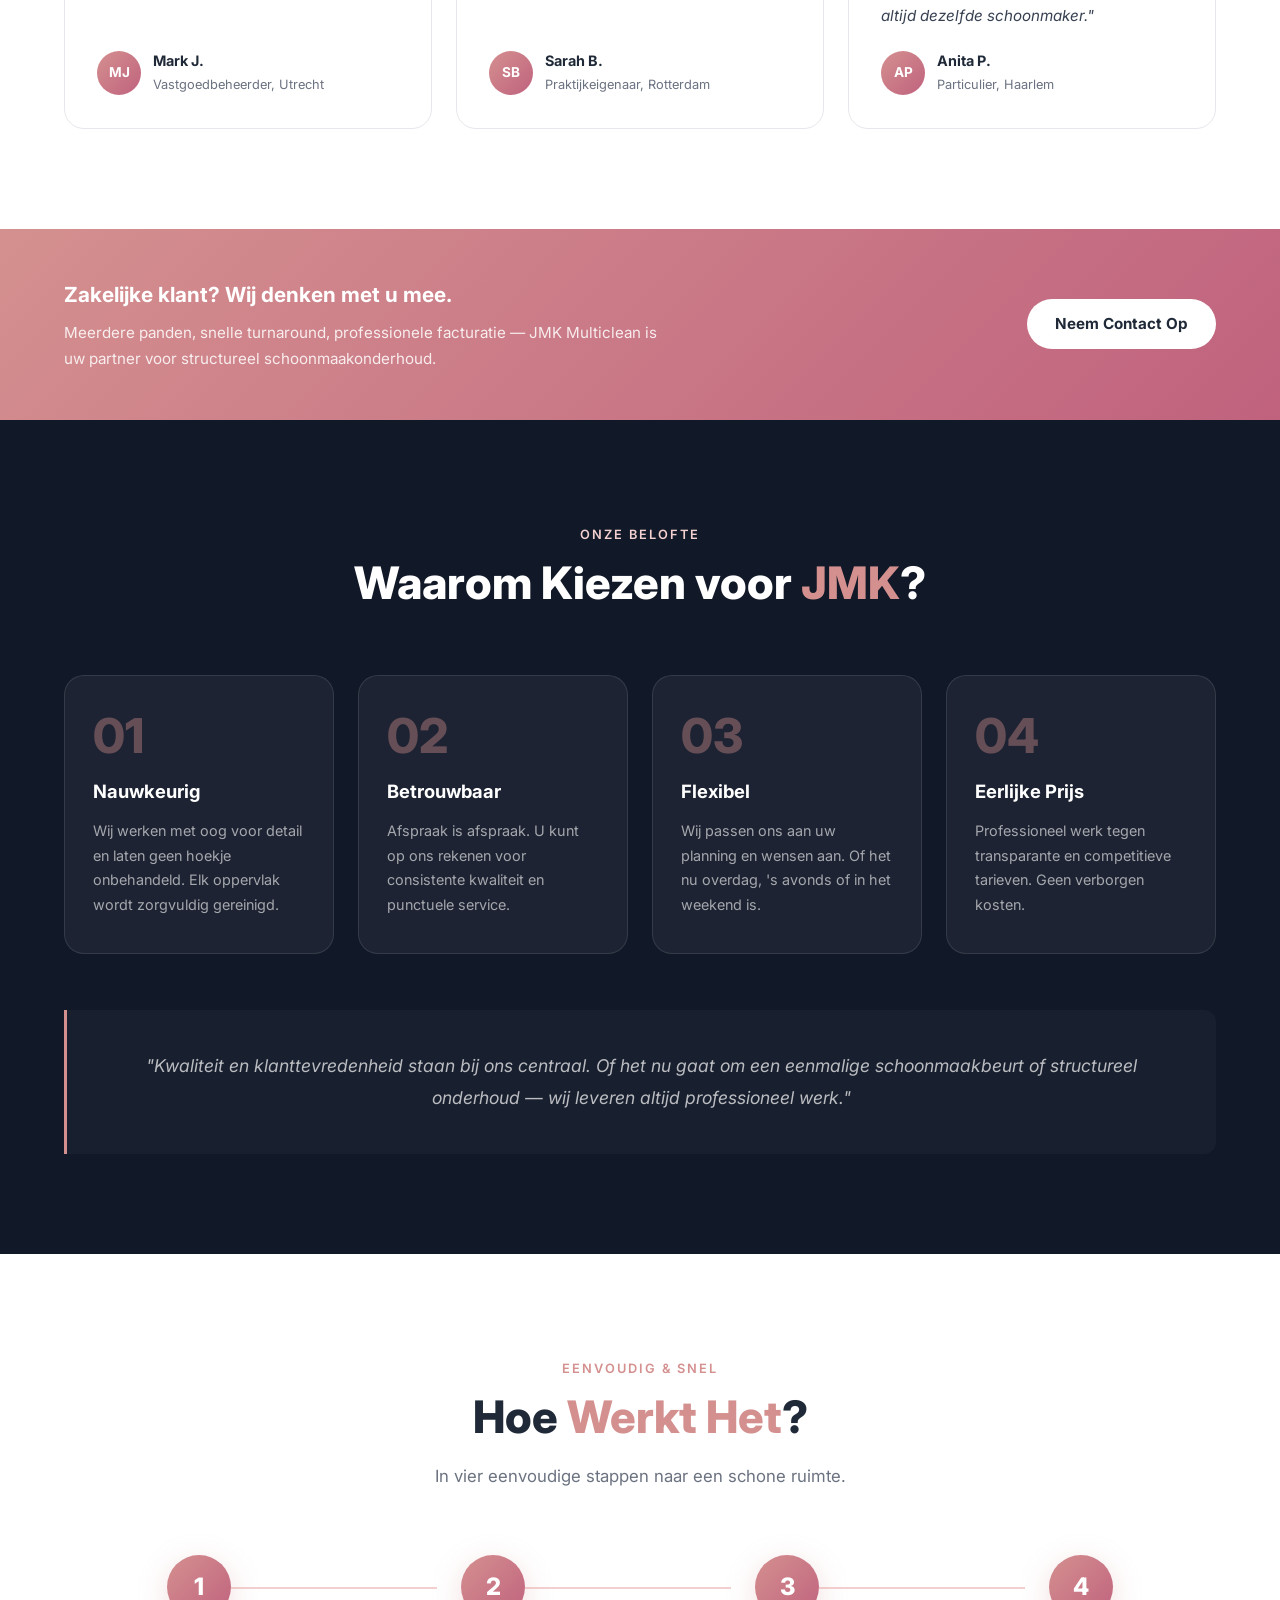
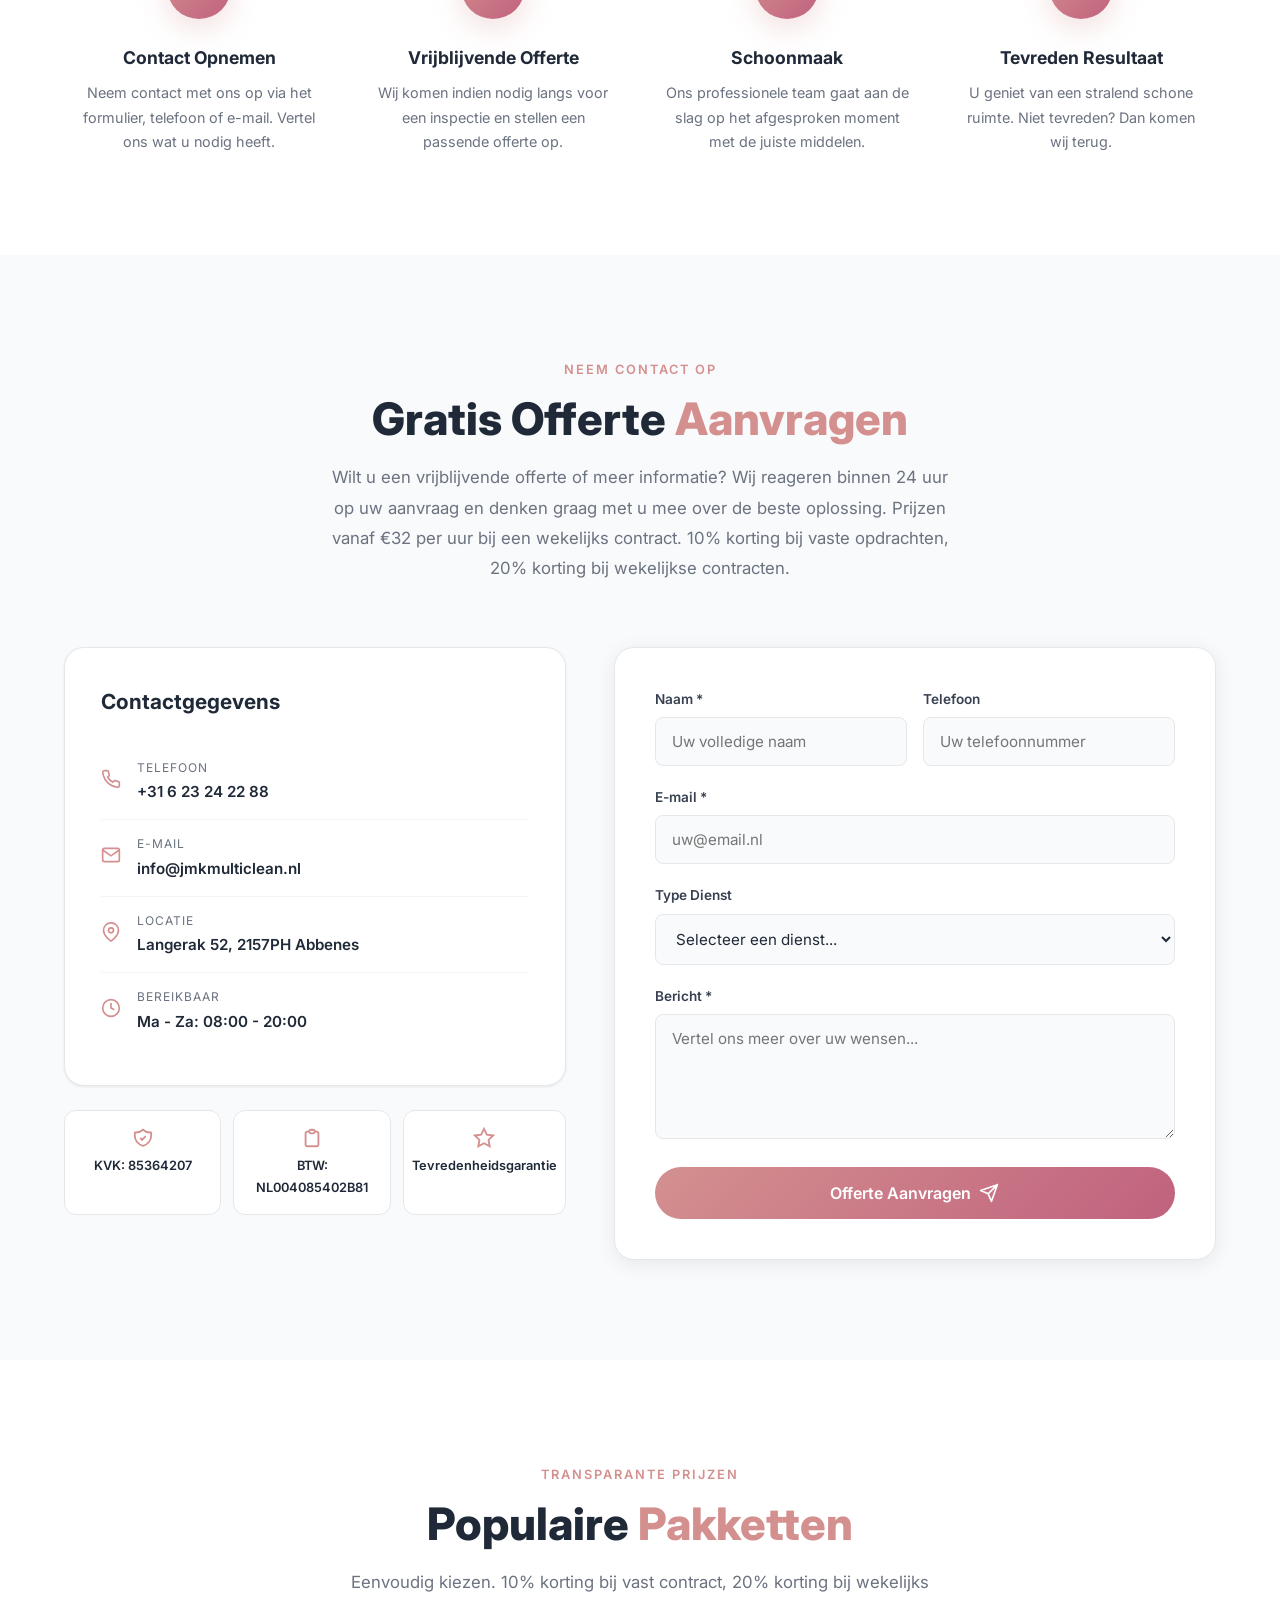
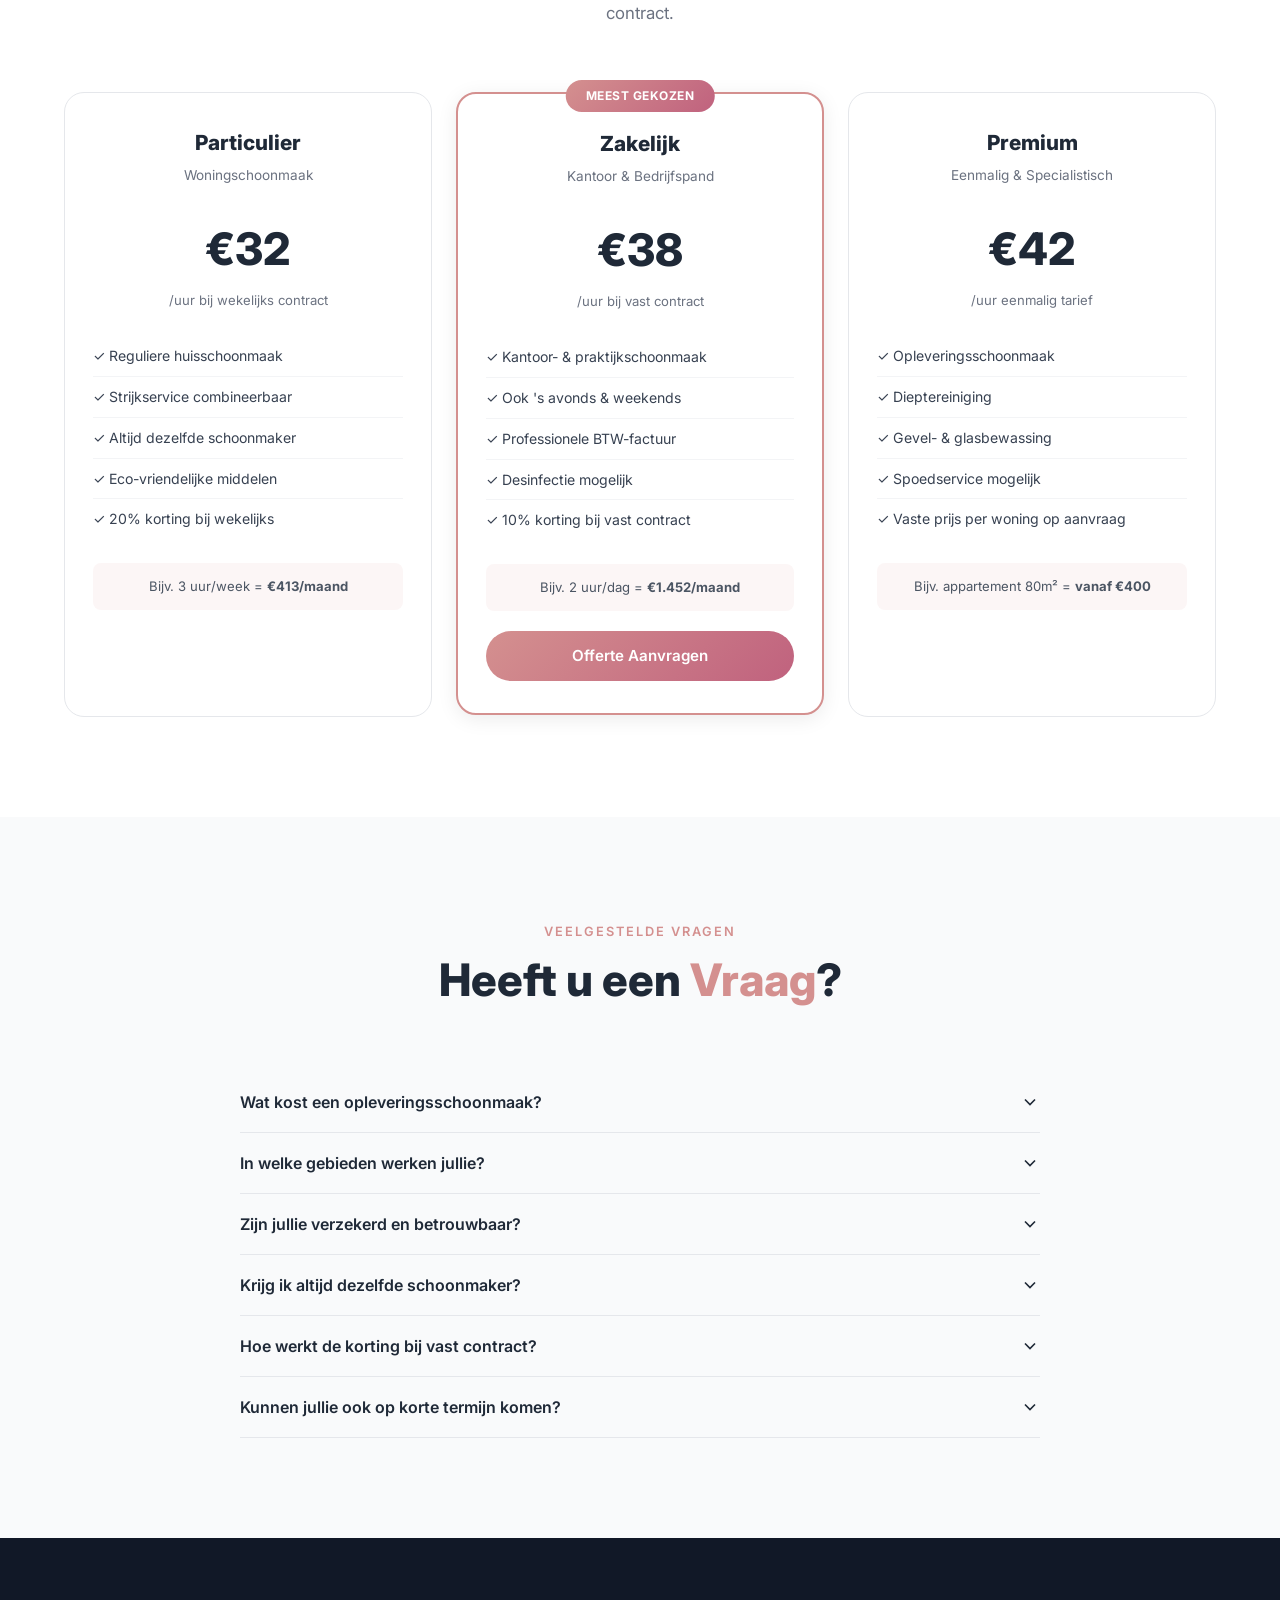
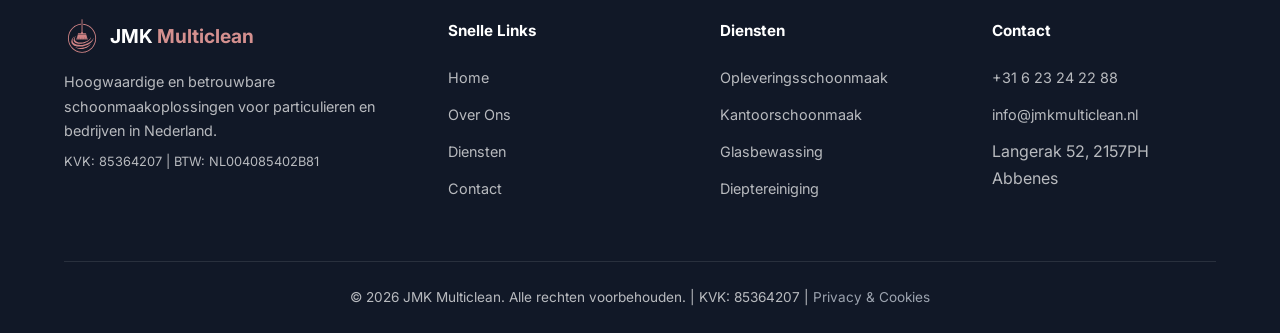
==== commit 55ea43d6: "perf: throttle scroll listeners, respect reduced-motion, lighter social share image - Consolidated 2" ====
--- a/index.html
+++ b/index.html
@@ -17,13 +17,13 @@
     <meta property="og:description" content="Professionele schoonmaakdiensten voor woningen, kantoren en bedrijfspanden in Noord- en Zuid-Holland. Gratis offerte binnen 24 uur.">
     <meta property="og:type" content="website">
     <meta property="og:url" content="https://jmkmulticlean.nl/">
-    <meta property="og:image" content="https://jmkmulticlean.nl/images/hero-bg.png">
+    <meta property="og:image" content="https://jmkmulticlean.nl/images/og-share.jpg">
     <meta property="og:locale" content="nl_NL">
     <meta property="og:site_name" content="JMK Multiclean">
     <meta name="twitter:card" content="summary_large_image">
     <meta name="twitter:title" content="JMK Multiclean | Professionele Schoonmaakdiensten">
     <meta name="twitter:description" content="Professionele schoonmaakdiensten in Noord- en Zuid-Holland. Gratis offerte binnen 24 uur.">
-    <meta name="twitter:image" content="https://jmkmulticlean.nl/images/hero-bg.png">
+    <meta name="twitter:image" content="https://jmkmulticlean.nl/images/og-share.jpg">
     <link rel="alternate" hreflang="nl" href="https://jmkmulticlean.nl/">
     <link rel="icon" type="image/svg+xml" href="images/logo.svg">
     <link rel="icon" type="image/png" href="images/logo.png">
--- a/styles.css
+++ b/styles.css
@@ -216,7 +216,6 @@
 }
 .service-card:hover { transform: translateY(-6px); box-shadow: var(--shadow-lg); border-color: var(--pink-light); }
 .service-card:hover::before { transform: scaleX(1); }
-.service-icon { font-size: 2.5rem; margin-bottom: 20px; }
 .service-icon-wrap {
     width: 56px; height: 56px; border-radius: var(--radius-md);
     background: rgba(212,144,143,0.1); display: flex; align-items: center;
@@ -230,12 +229,6 @@
     transition: var(--transition); display: inline-flex; align-items: center; gap: 4px;
 }
 .service-link:hover { color: var(--magenta); gap: 8px; }
-.service-arrow {
-    position: absolute; bottom: 20px; right: 20px;
-    font-size: 1.2rem; color: var(--pink); opacity: 0;
-    transition: var(--transition); transform: translateX(-8px);
-}
-.service-card:hover .service-arrow { opacity: 1; transform: translateX(0); }
 
 /* ===== BENEFITS ===== */
 .benefits-grid { display: grid; grid-template-columns: repeat(4, 1fr); gap: 24px; }
@@ -399,7 +392,6 @@
     border: 1px solid var(--gray-200); font-size: 0.8rem; font-weight: 600; text-align: center;
 }
 .trust-badge svg { flex-shrink: 0; }
-.trust-badge-icon { font-size: 1.5rem; }
 
 /* ===== FORM ===== */
 .contact-form {
@@ -464,22 +456,24 @@
 .reveal-up.visible, .reveal-left.visible, .reveal-right.visible { opacity: 1; transform: translate(0); }
 
 /* ===== RESPONSIVE ===== */
+
+/* Compact horizontal nav for mid-size laptops (1025px–1200px) */
+@media (max-width: 1200px) {
+    html { scroll-padding-top: 110px; }
+    .nav-logo-img { width: 72px; height: 72px; }
+    .nav-link { padding: 6px 10px; font-size: 0.85rem; }
+    .nav-menu { gap: 4px; }
+}
+
+/* Hamburger nav + content reflow for tablets & phones (≤1024px) */
 @media (max-width: 1024px) {
-    .services-grid { grid-template-columns: repeat(2, 1fr); }
-    .testimonials-grid { grid-template-columns: repeat(2, 1fr); }
-    .benefits-grid { grid-template-columns: repeat(2, 1fr); }
-    .process-grid { grid-template-columns: repeat(2, 1fr); }
-    .process-step-connector { display: none; }
-    .footer-grid { grid-template-columns: 1fr 1fr; }
-}
-@media (max-width: 1200px) {
-    html { scroll-padding-top: 120px; }
-    .nav-logo-img { width: 84px; height: 84px; }
+    html { scroll-padding-top: 90px; }
+    .nav-logo-img { width: 56px; height: 56px; }
     .nav-menu {
         position: fixed; top: 0; right: -100%; width: 280px; height: 100vh;
         background: var(--white); flex-direction: column; padding: 80px 32px 32px;
         box-shadow: var(--shadow-lg); transition: var(--transition);
-        align-items: stretch;
+        align-items: stretch; gap: 0;
     }
     .nav-menu.active { right: 0; }
     .nav-toggle { display: flex; z-index: 1001; }
@@ -487,10 +481,19 @@
     .nav-toggle.active span:nth-child(2) { opacity: 0; }
     .nav-toggle.active span:nth-child(3) { transform: rotate(-45deg) translate(5px, -5px); }
     .nav-cta { text-align: center; }
-}
+    .nav-link { padding: 12px 16px; font-size: 0.95rem; }
+    .services-grid { grid-template-columns: repeat(2, 1fr); }
+    .testimonials-grid { grid-template-columns: repeat(2, 1fr); }
+    .benefits-grid { grid-template-columns: repeat(2, 1fr); }
+    .process-grid { grid-template-columns: repeat(2, 1fr); }
+    .process-step-connector { display: none; }
+    .footer-grid { grid-template-columns: 1fr 1fr; }
+}
+
+/* Mobile phones (≤768px) */
 @media (max-width: 768px) {
-    html { scroll-padding-top: 90px; }
-    .nav-logo-img { width: 60px; height: 60px; }
+    html { scroll-padding-top: 80px; }
+    .nav-logo-img { width: 44px; height: 44px; }
     .nav-logo-text { font-size: 1.05rem; }
     .about-grid { grid-template-columns: 1fr; gap: 40px; }
     .services-grid { grid-template-columns: 1fr; }
@@ -529,3 +532,19 @@
     0%, 100% { box-shadow: 0 4px 20px rgba(37,211,102,0.4); }
     50% { box-shadow: 0 4px 30px rgba(37,211,102,0.6); }
 }
+
+/* ===== REDUCED MOTION ===== */
+@media (prefers-reduced-motion: reduce) {
+    html { scroll-behavior: auto !important; }
+    *, *::before, *::after {
+        animation-duration: 0.01ms !important;
+        animation-iteration-count: 1 !important;
+        transition-duration: 0.01ms !important;
+        scroll-behavior: auto !important;
+    }
+    .reveal-up, .reveal-left, .reveal-right {
+        opacity: 1 !important;
+        transform: none !important;
+    }
+    .hero-particles { display: none; }
+}
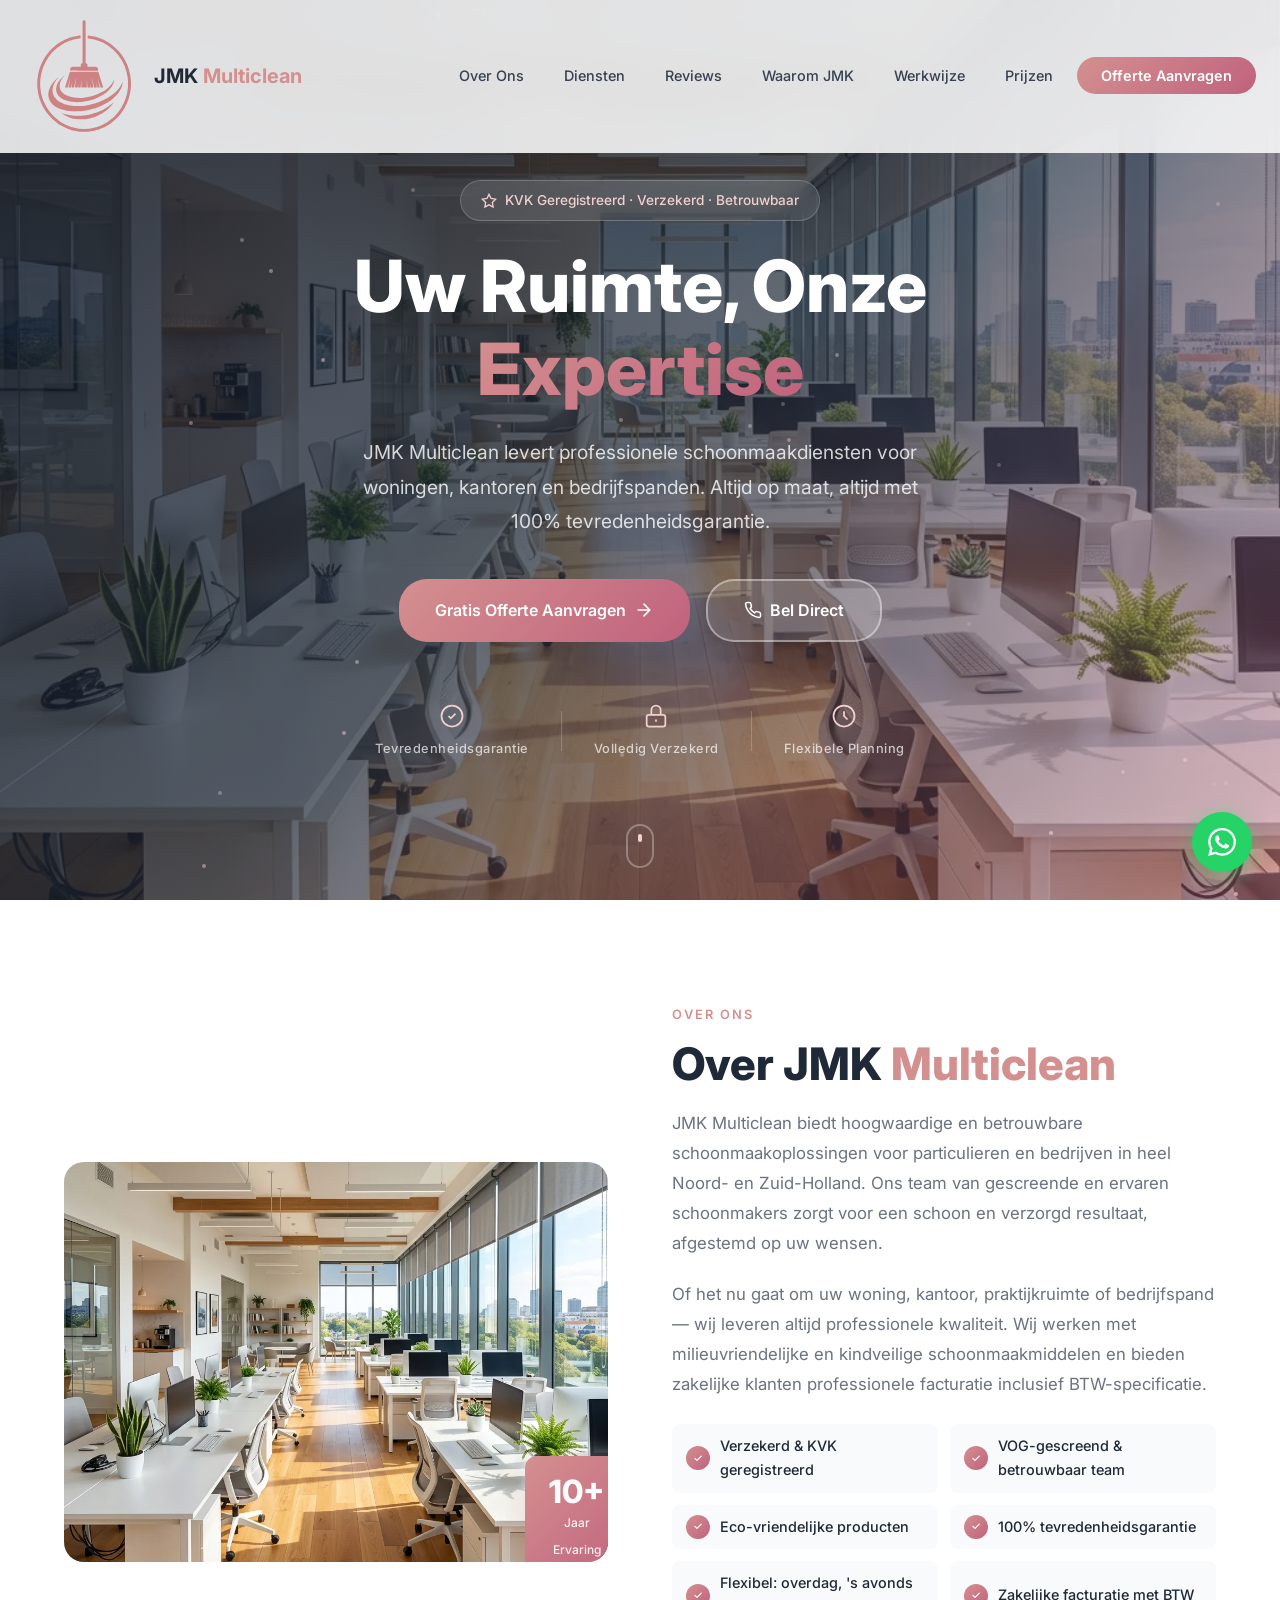
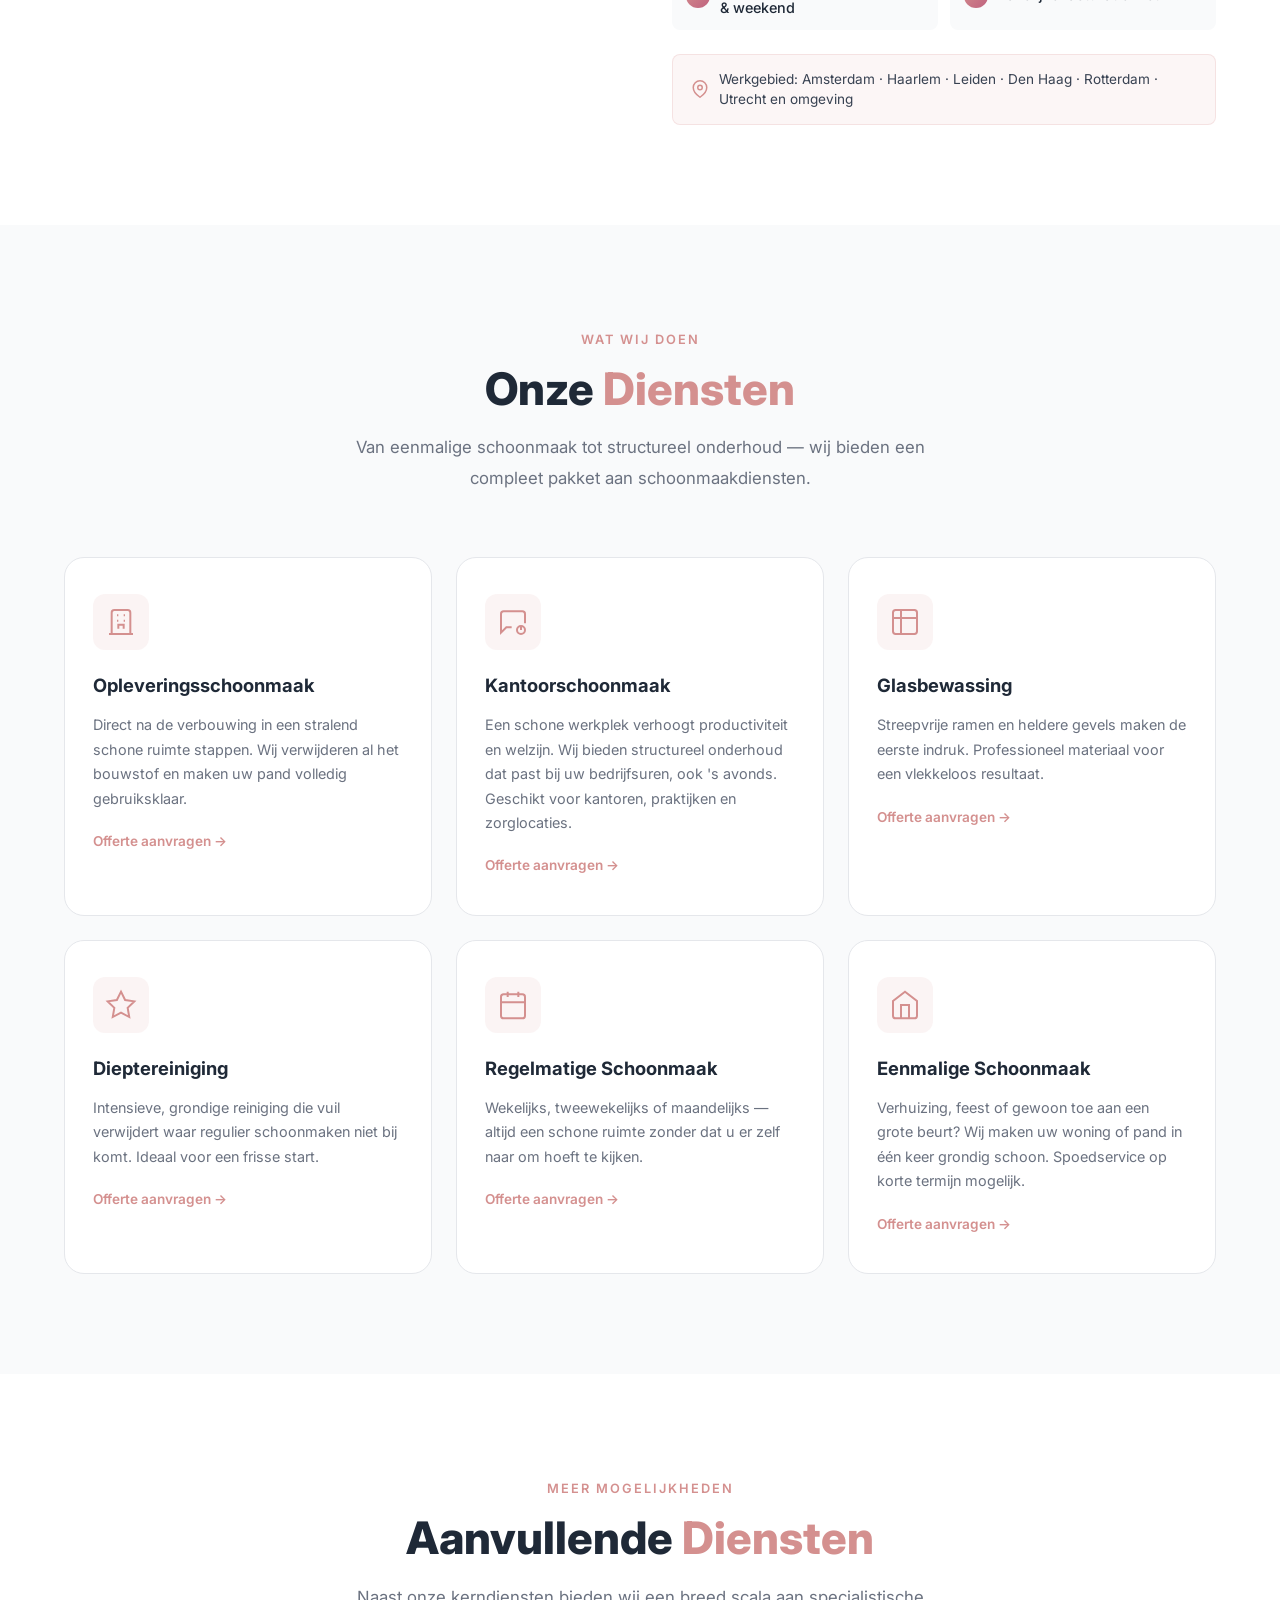
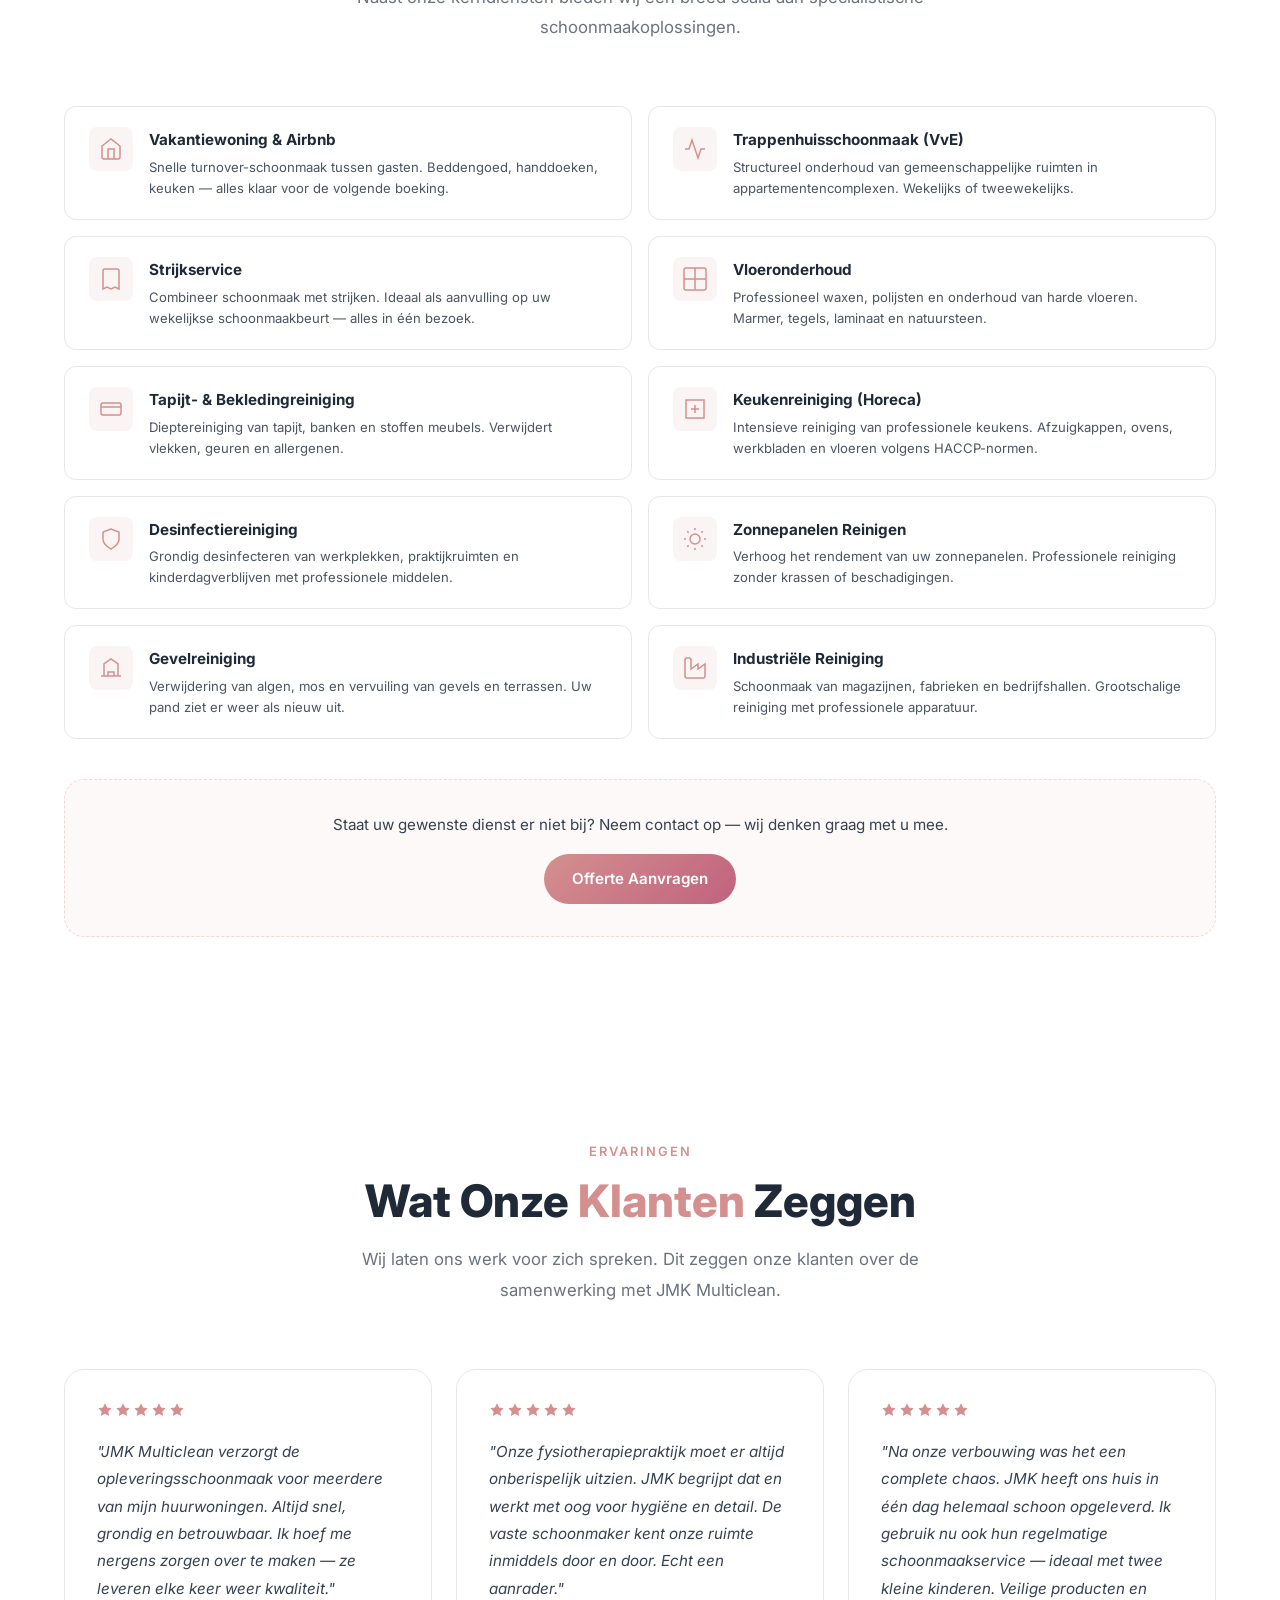
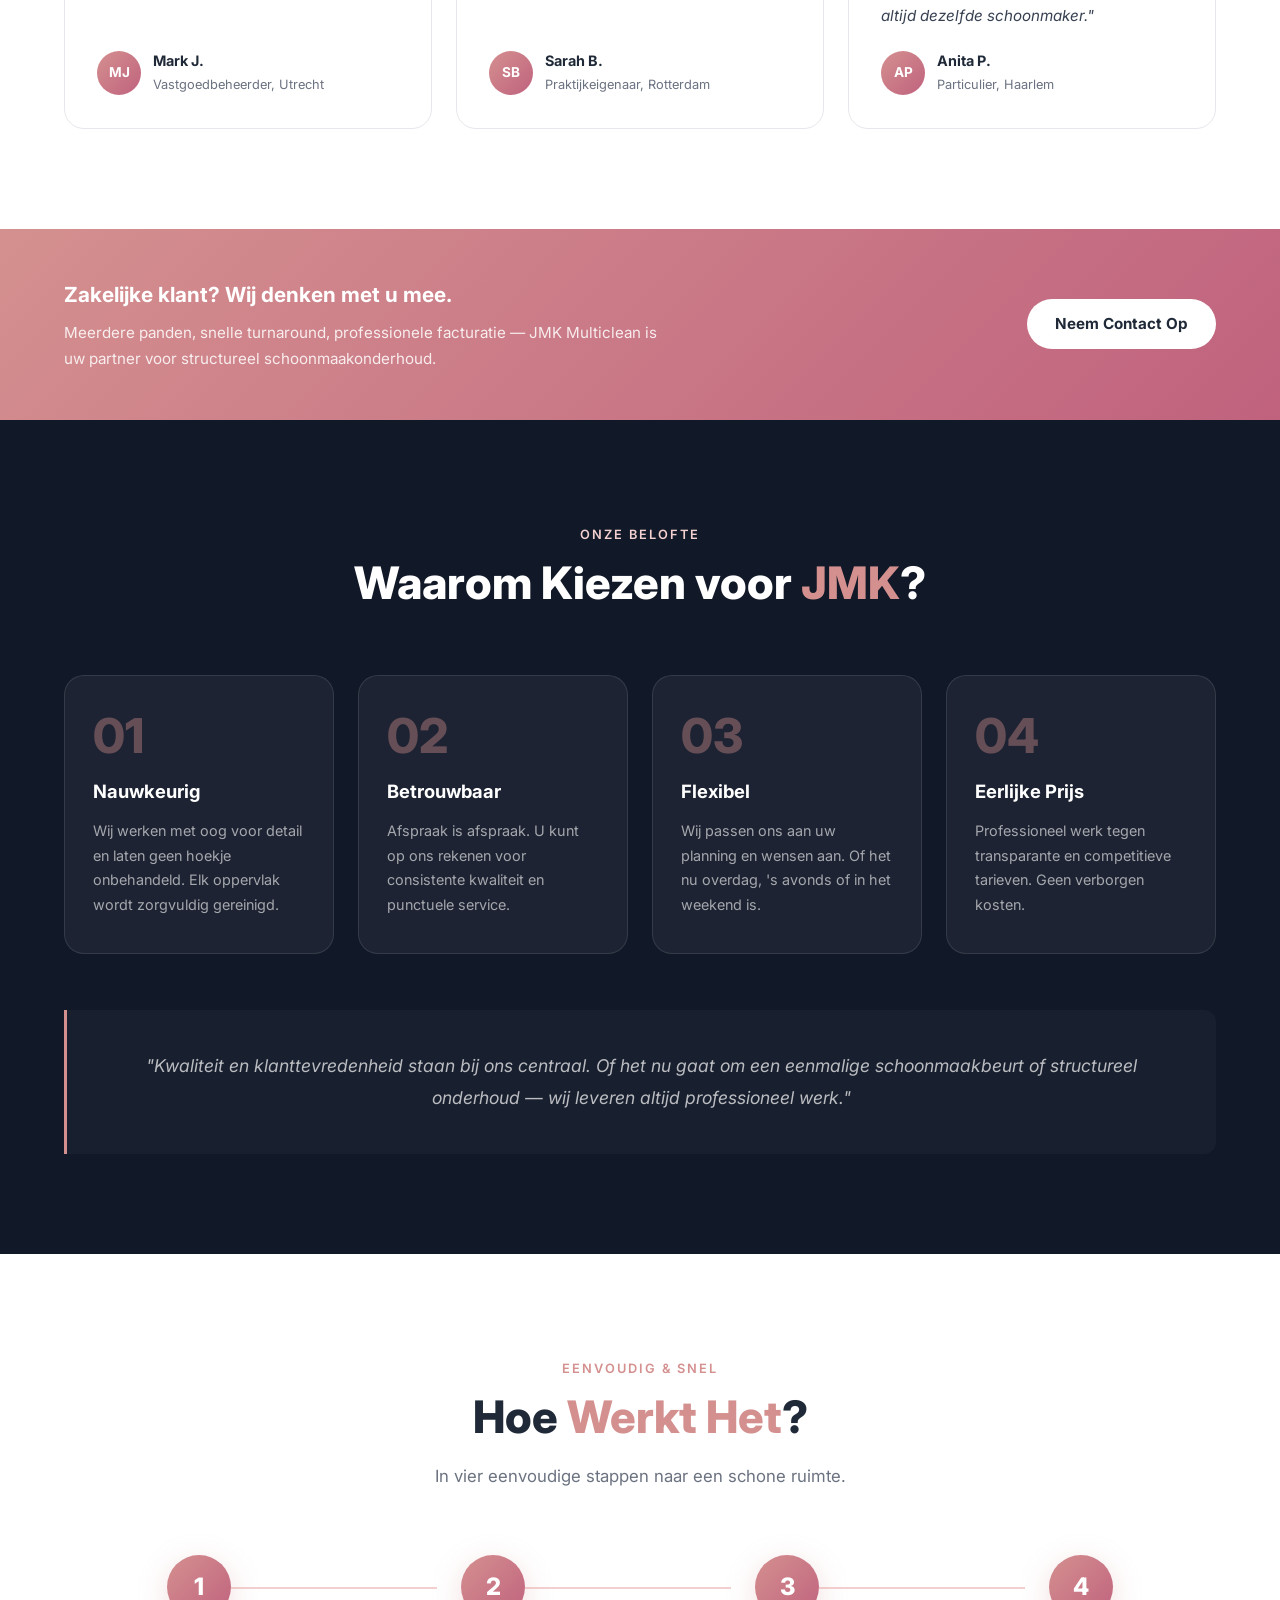
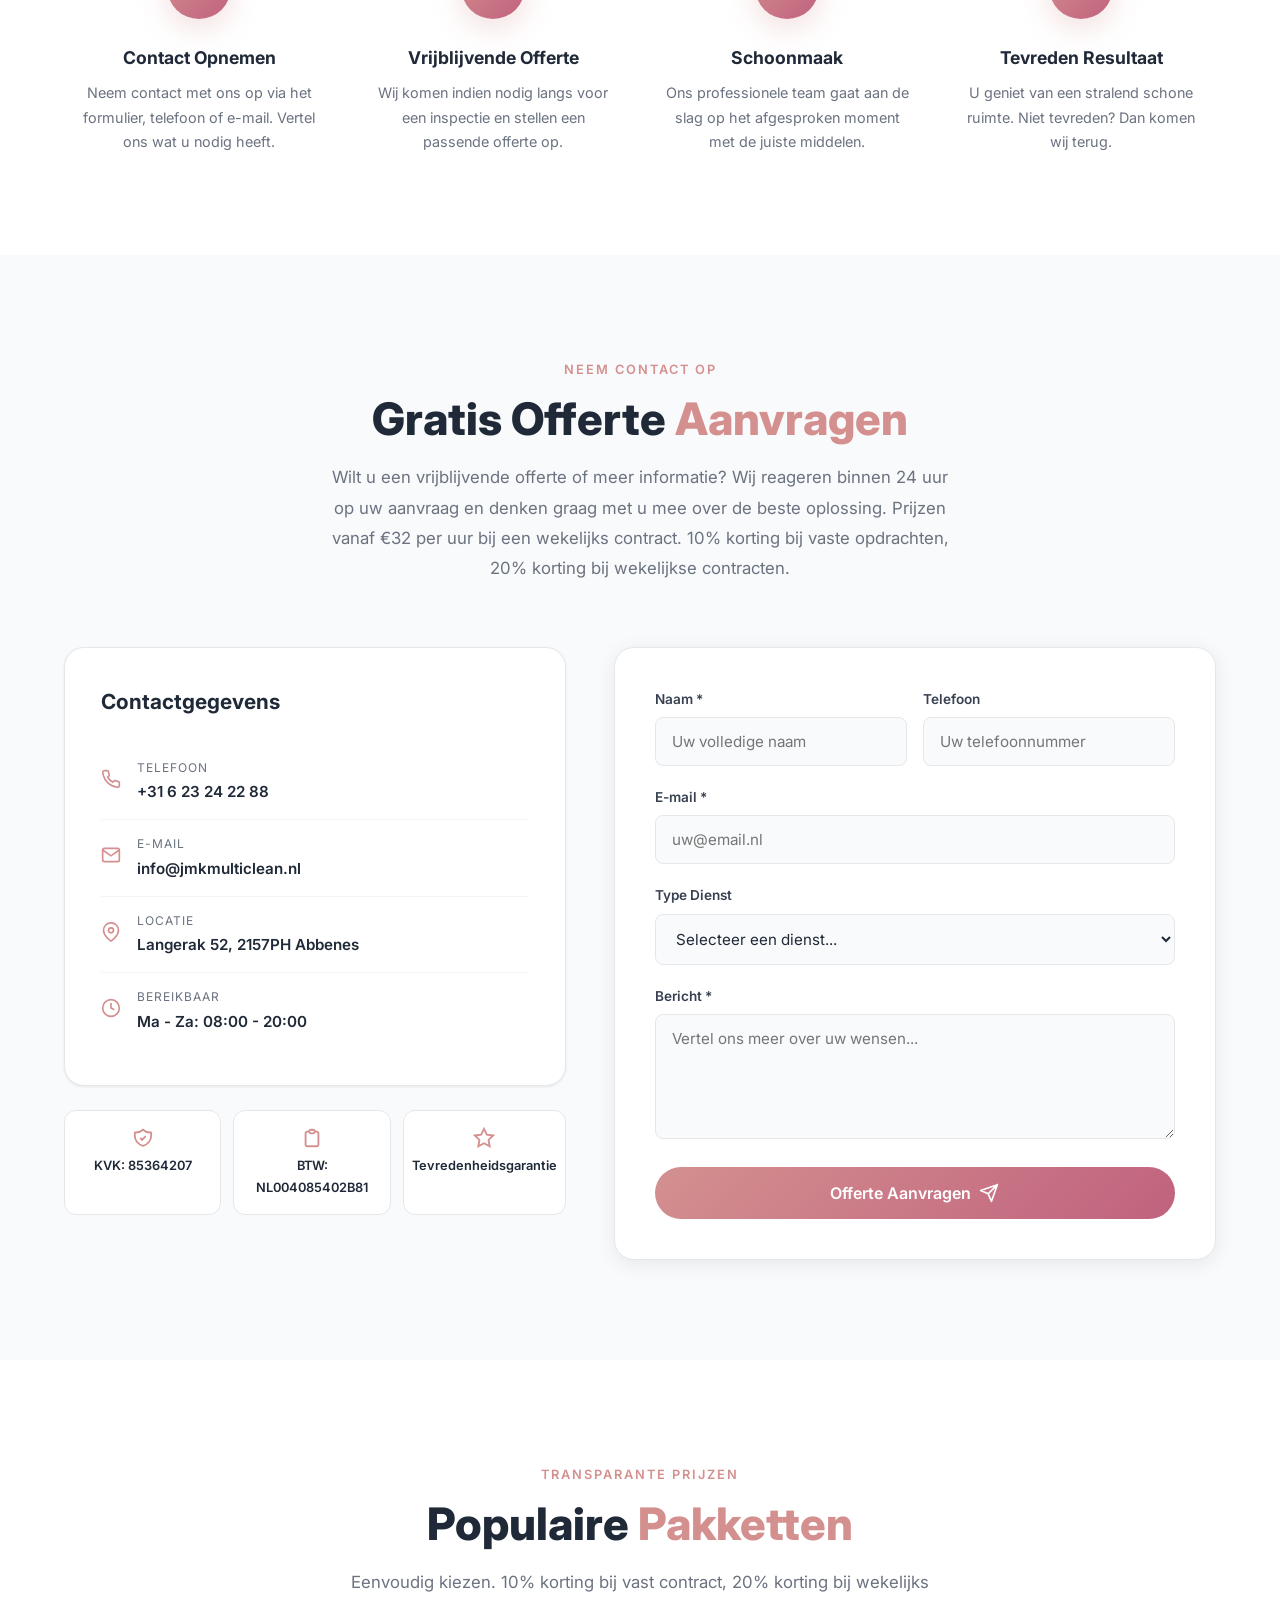
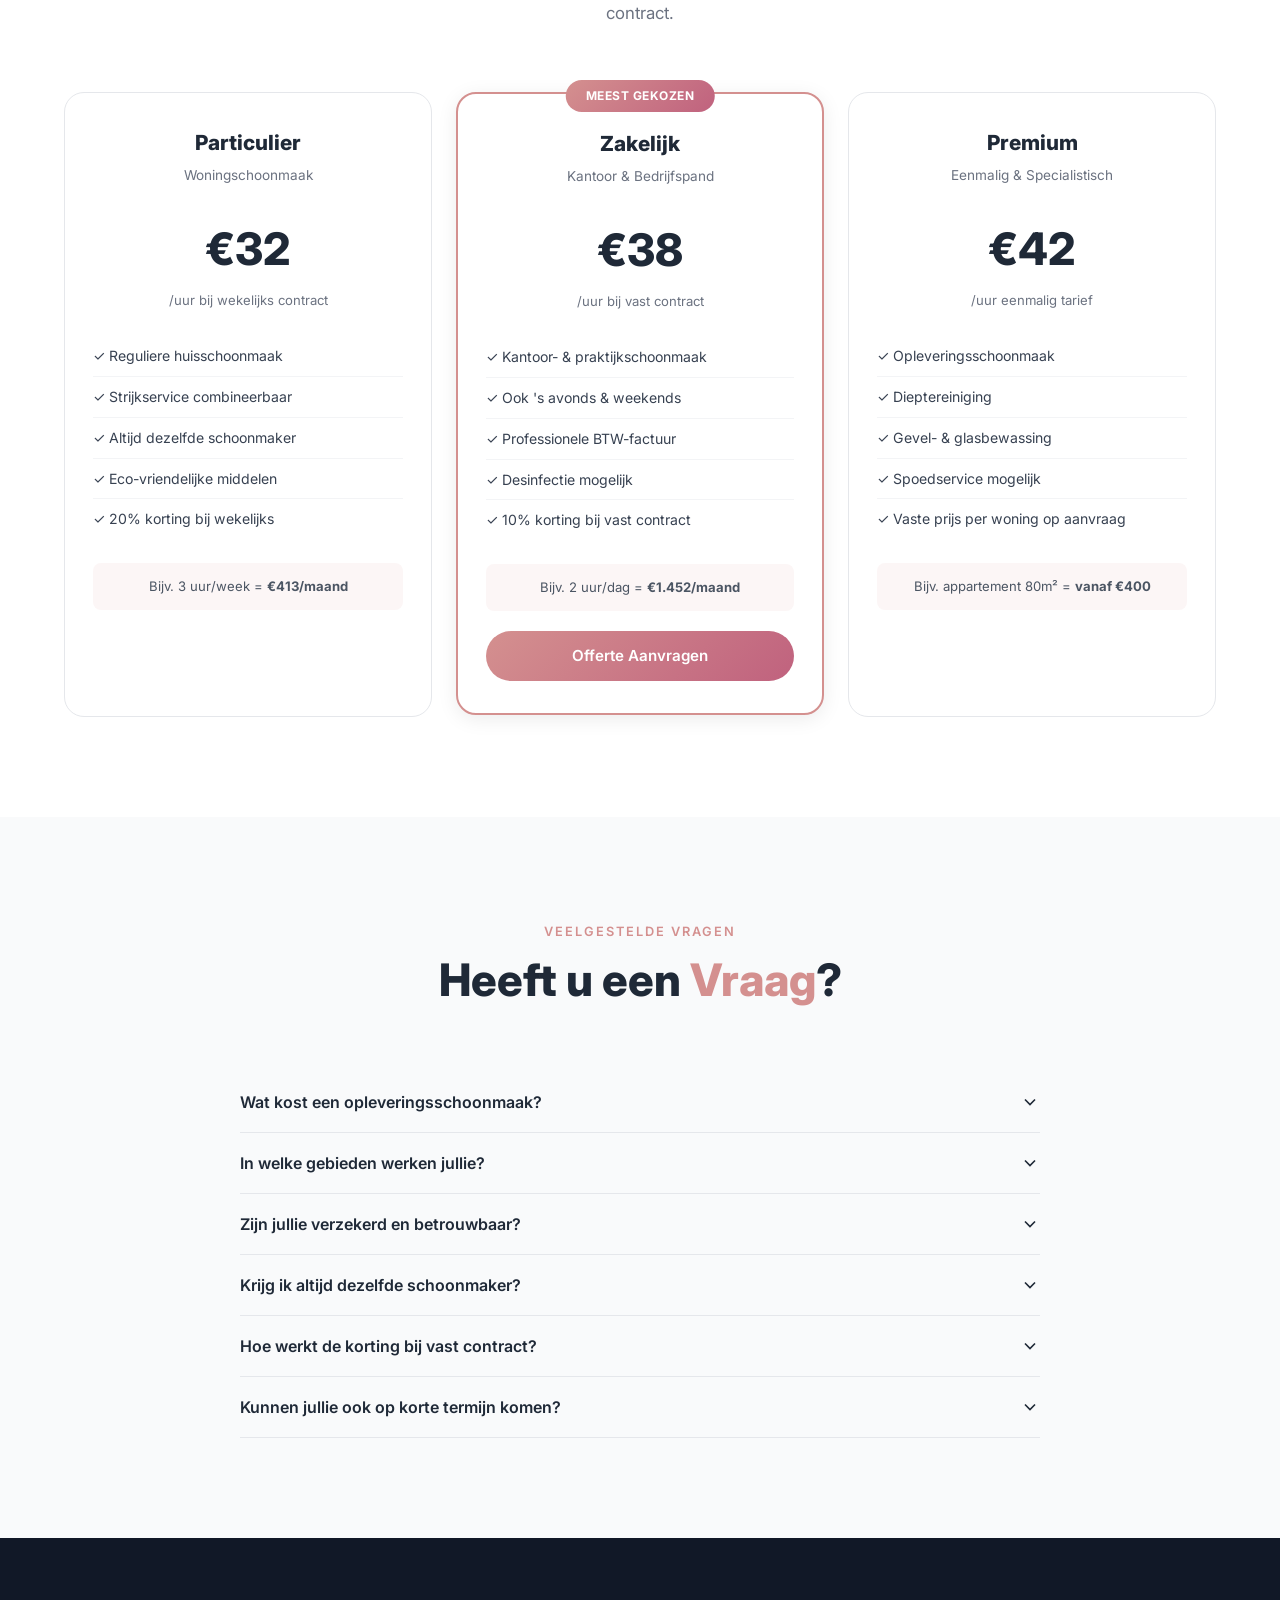
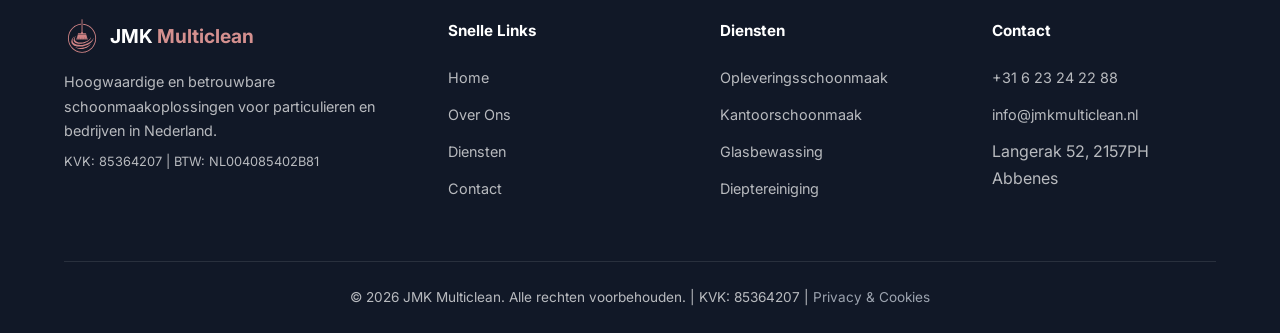
==== commit 758a6105: "polish: branded 404, og:image dims, hero preload, font trim, sitemap update - Added branded 404.html" ====
--- a/index.html
+++ b/index.html
@@ -18,6 +18,8 @@
     <meta property="og:type" content="website">
     <meta property="og:url" content="https://jmkmulticlean.nl/">
     <meta property="og:image" content="https://jmkmulticlean.nl/images/og-share.jpg">
+    <meta property="og:image:width" content="1200">
+    <meta property="og:image:height" content="1200">
     <meta property="og:locale" content="nl_NL">
     <meta property="og:site_name" content="JMK Multiclean">
     <meta name="twitter:card" content="summary_large_image">
@@ -30,8 +32,9 @@
     <link rel="apple-touch-icon" href="images/logo.png">
     <link rel="preconnect" href="https://fonts.googleapis.com">
     <link rel="preconnect" href="https://fonts.gstatic.com" crossorigin>
-    <link href="https://fonts.googleapis.com/css2?family=Inter:wght@300;400;500;600;700;800&display=swap" rel="stylesheet">
+    <link href="https://fonts.googleapis.com/css2?family=Inter:wght@400;500;600;700;800&display=swap" rel="stylesheet">
     <link rel="stylesheet" href="styles.css">
+    <link rel="preload" as="image" href="images/hero-bg.webp" type="image/webp">
     <script type="application/ld+json">
     {
         "@context": "https://schema.org",
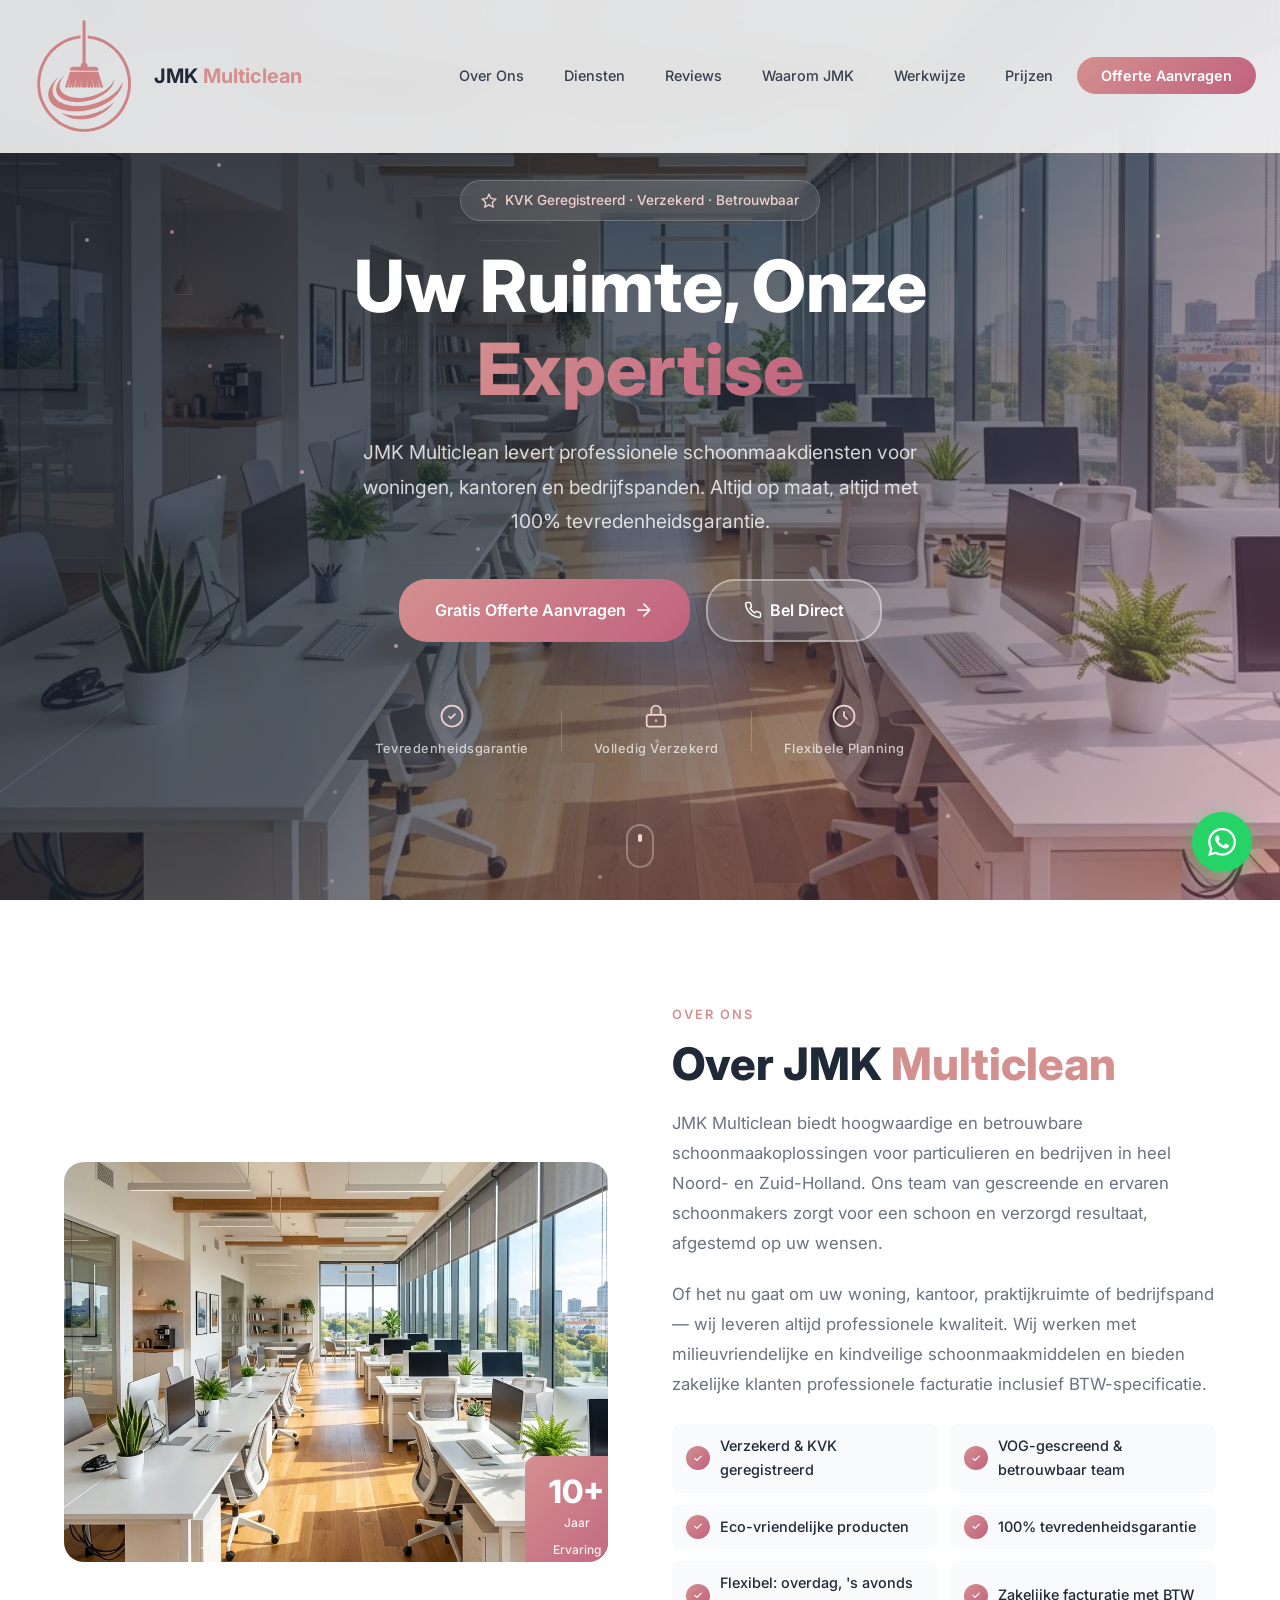
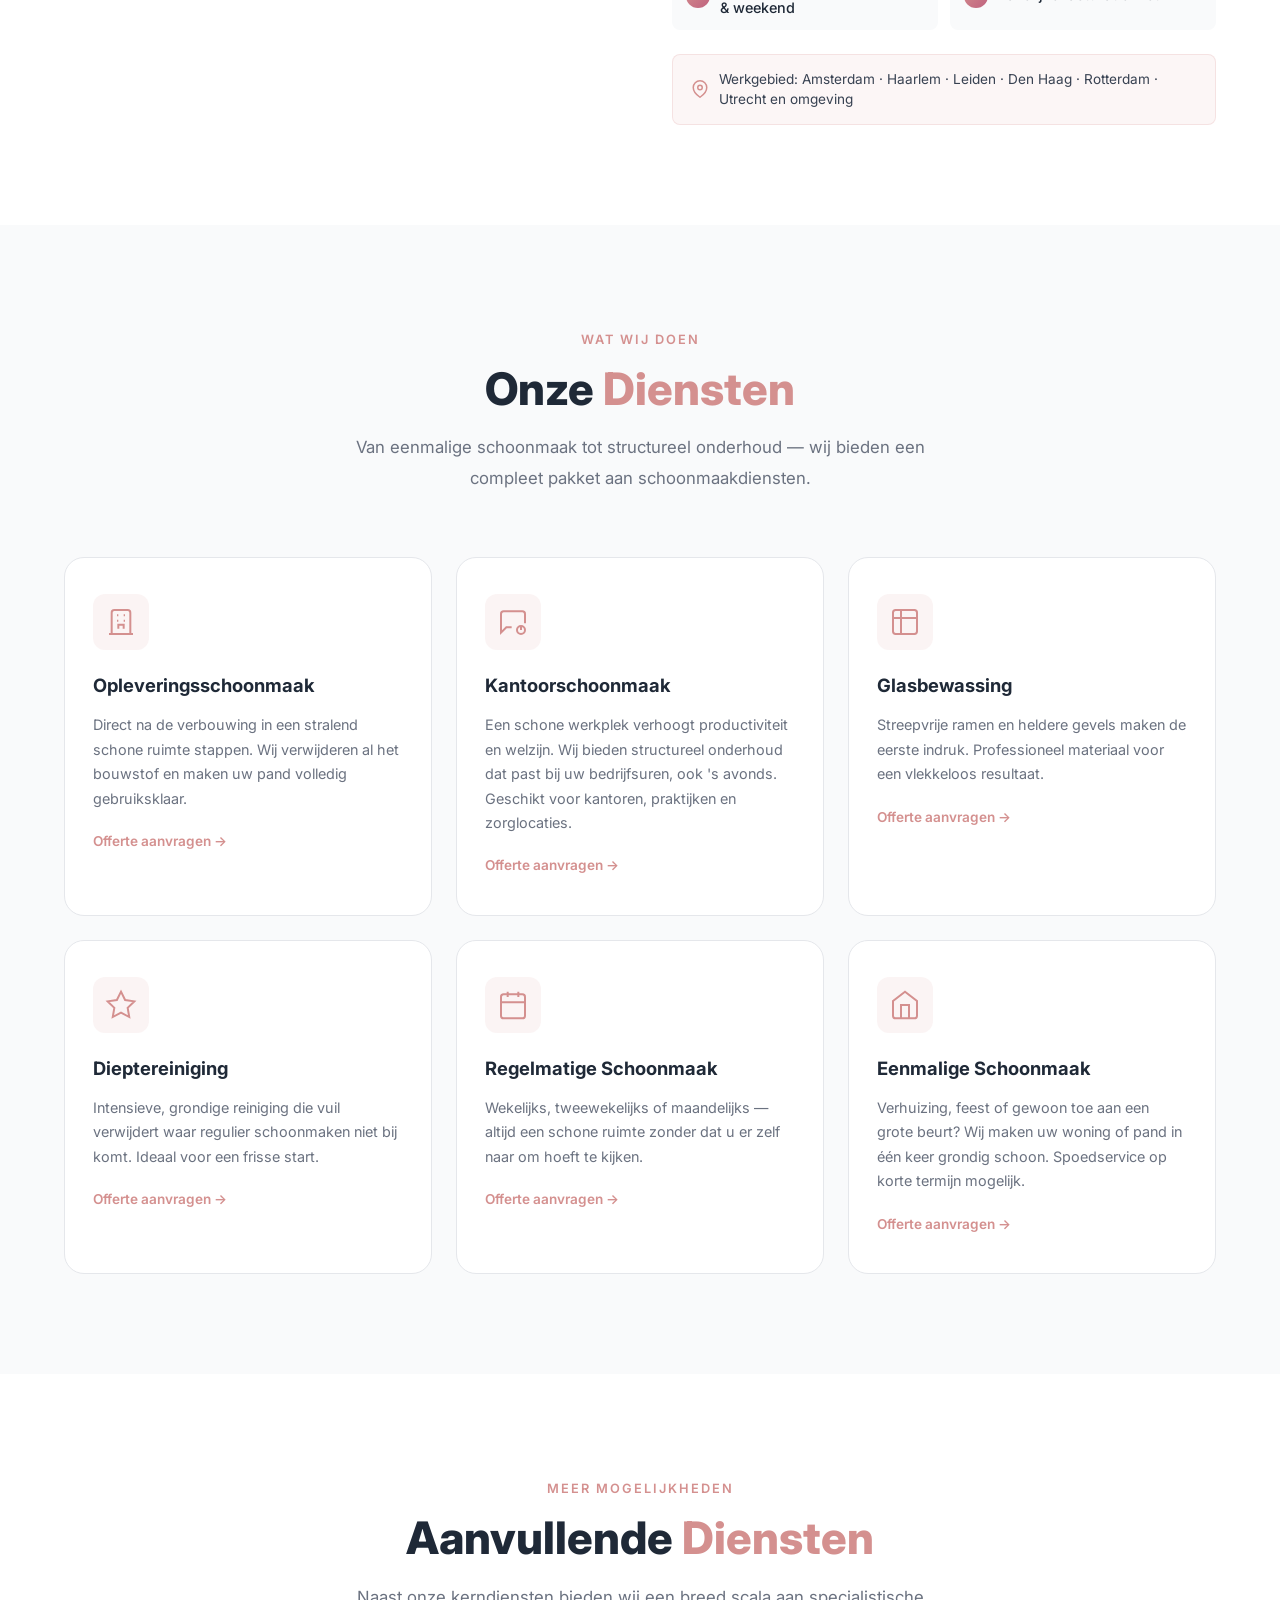
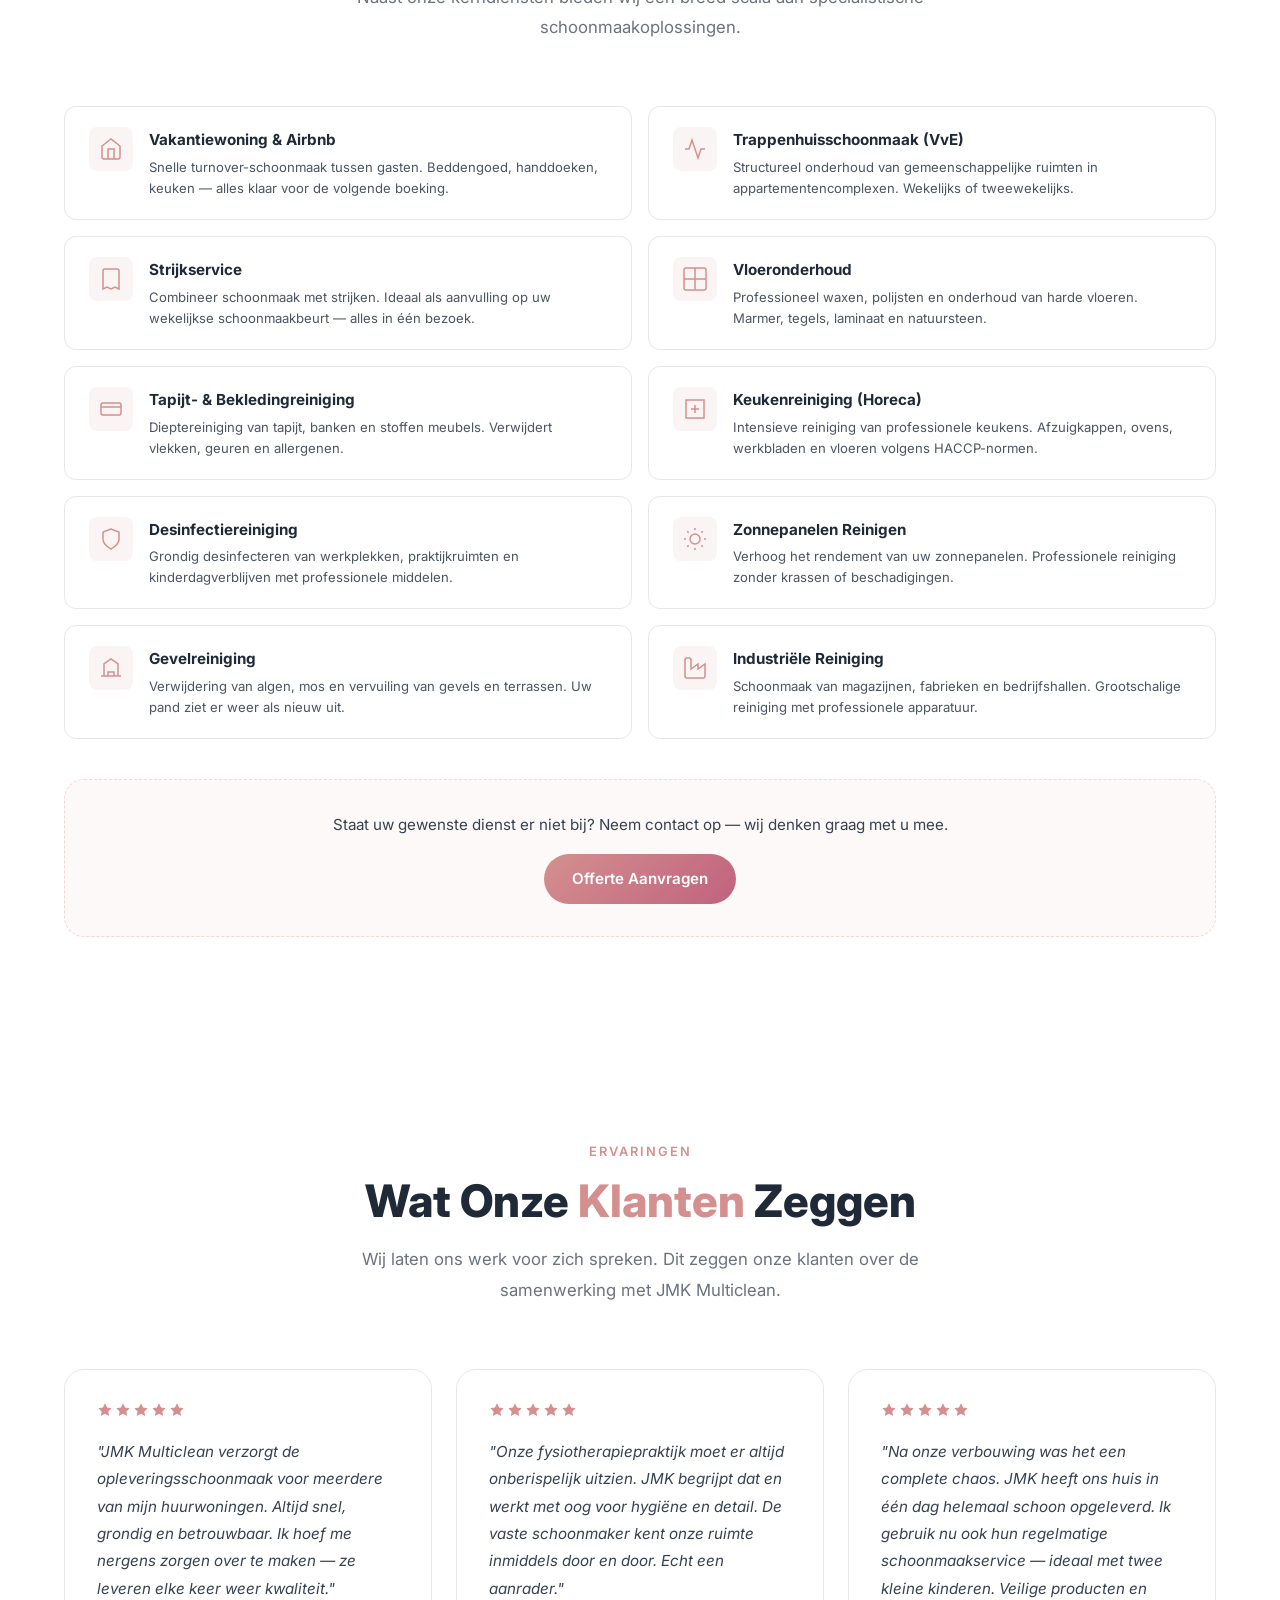
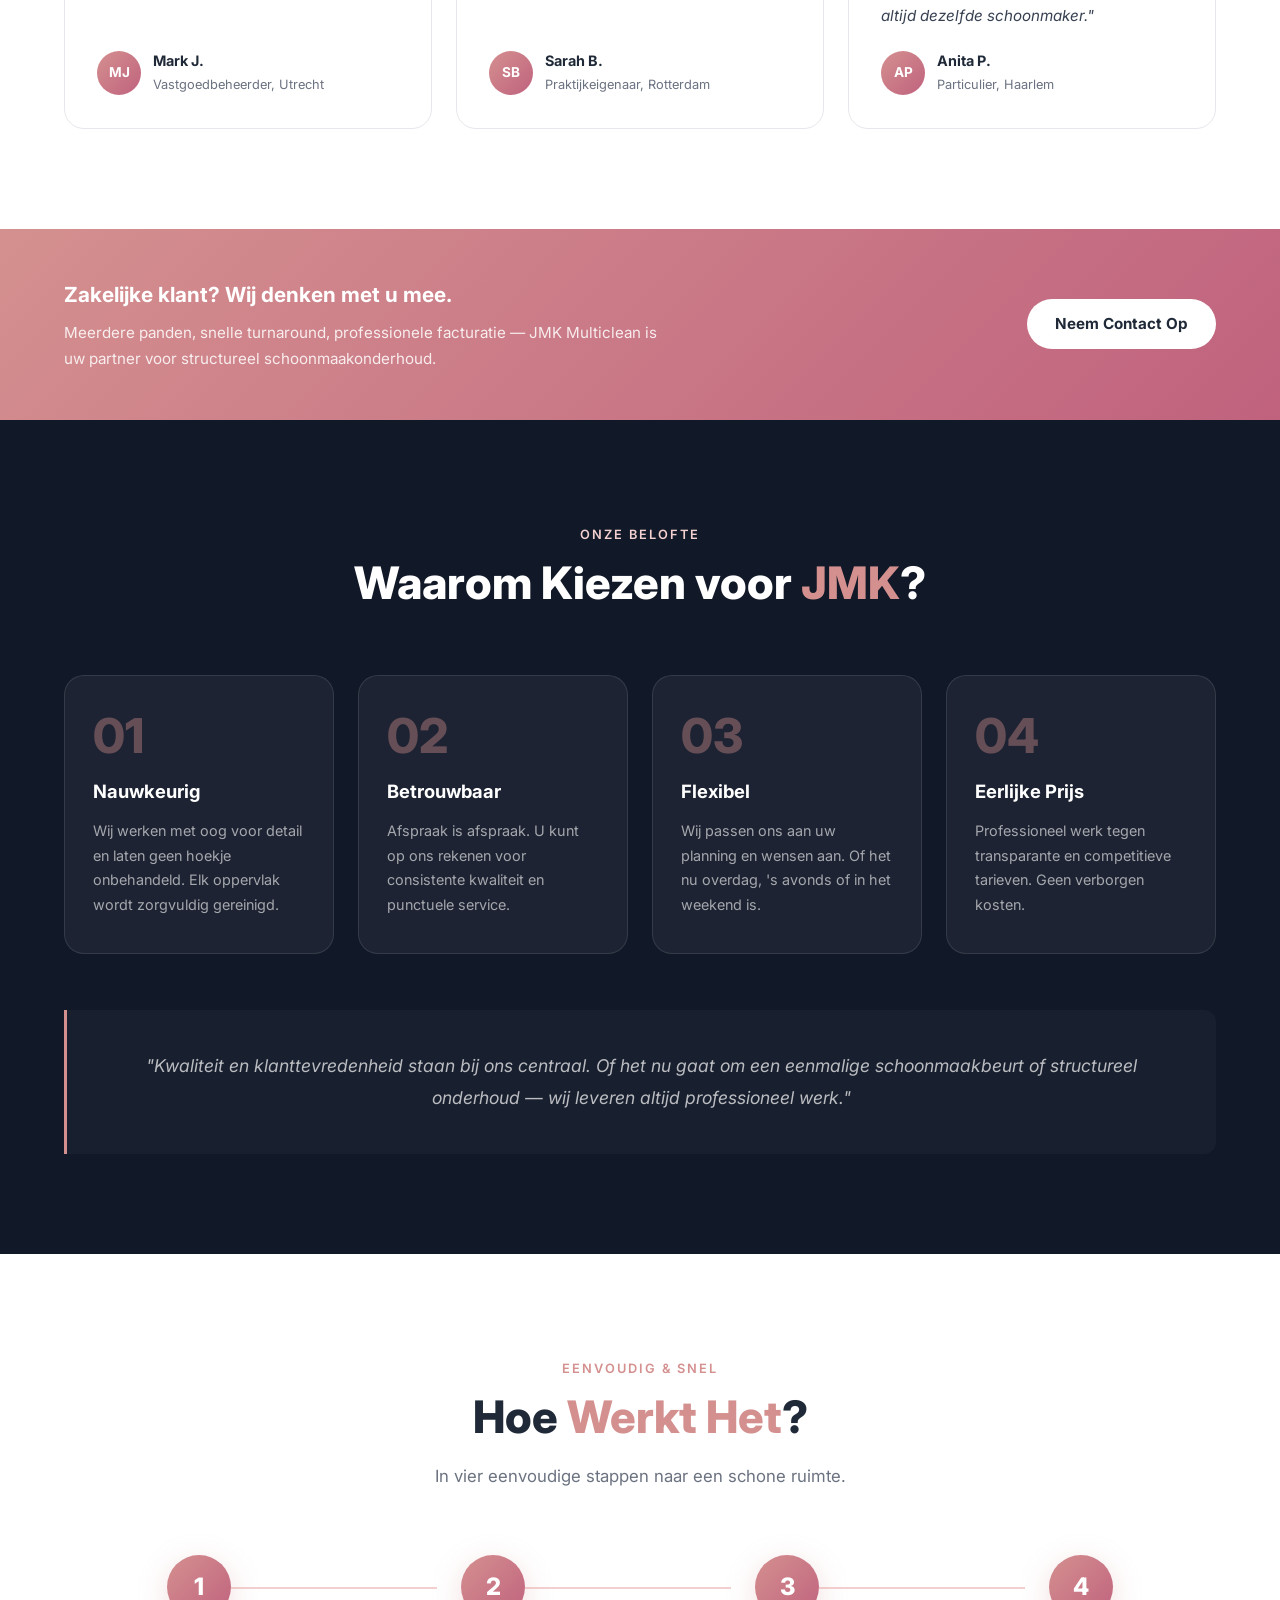
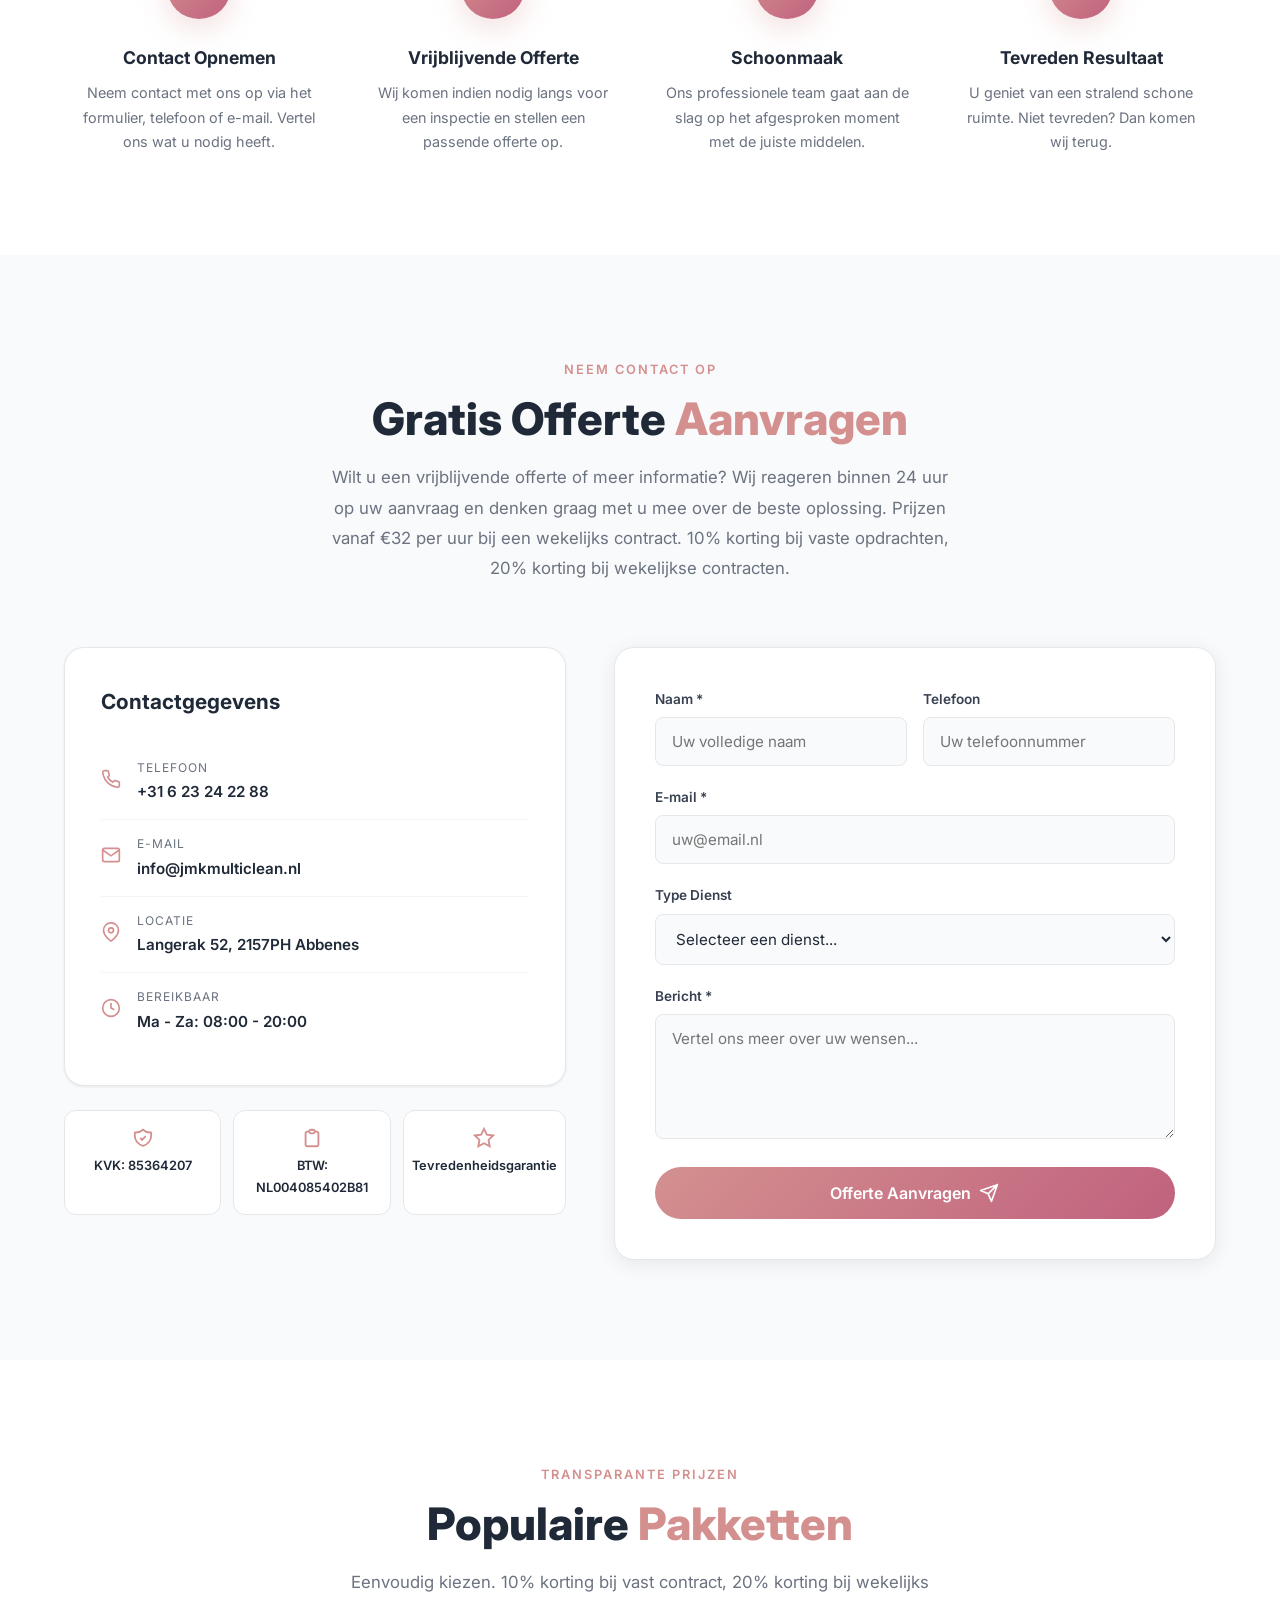
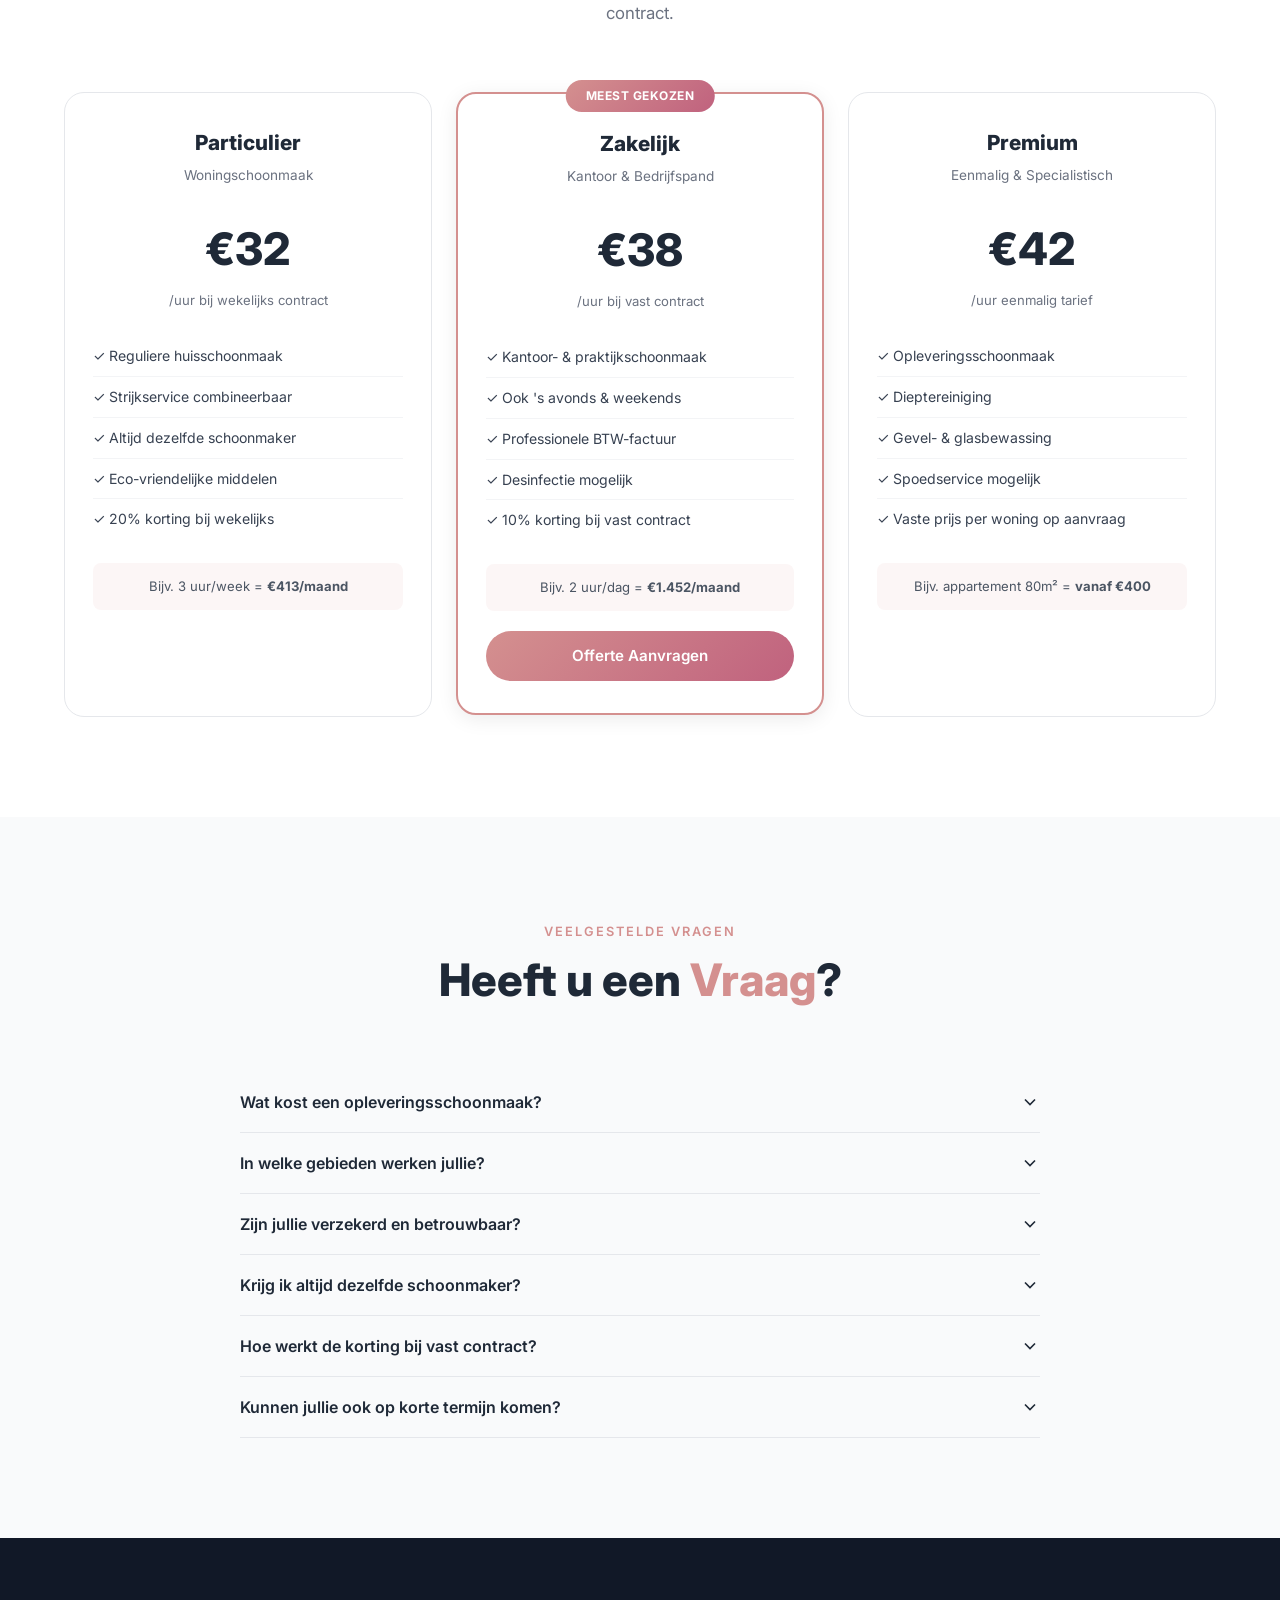
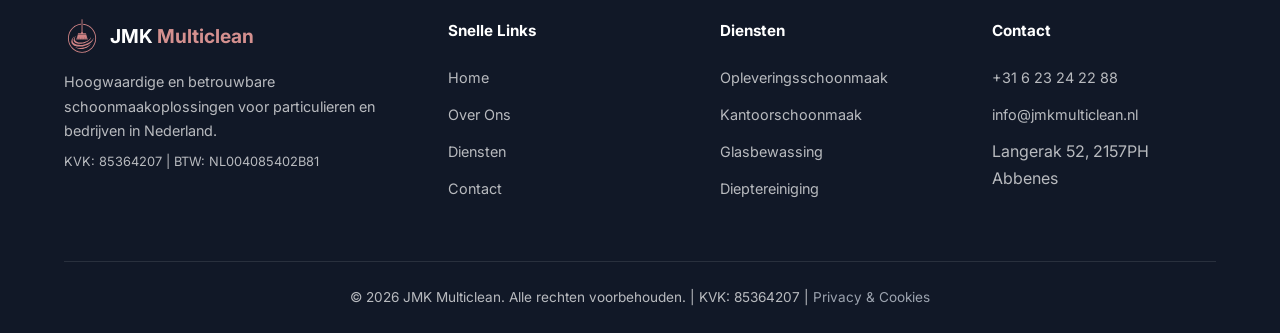
==== commit 092ac190: "seo: add FAQPage schema for GEO" ====
--- a/index.html
+++ b/index.html
@@ -38,59 +38,116 @@
     <script type="application/ld+json">
     {
         "@context": "https://schema.org",
-        "@type": "LocalBusiness",
-        "@id": "https://jmkmulticlean.nl/",
-        "name": "JMK Multiclean",
-        "description": "Professionele schoonmaakdiensten voor particulieren en bedrijven in Noord- en Zuid-Holland.",
-        "url": "https://jmkmulticlean.nl/",
-        "telephone": "+31623242288",
-        "email": "info@jmkmulticlean.nl",
-        "address": {
-            "@type": "PostalAddress",
-            "streetAddress": "Langerak 52",
-            "addressLocality": "Abbenes",
-            "postalCode": "2157PH",
-            "addressCountry": "NL"
-        },
-        "geo": {
-            "@type": "GeoCoordinates",
-            "latitude": 52.2658,
-            "longitude": 4.5633
-        },
-        "image": "https://jmkmulticlean.nl/images/logo.png",
-        "priceRange": "€€",
-        "openingHoursSpecification": {
-            "@type": "OpeningHoursSpecification",
-            "dayOfWeek": ["Monday","Tuesday","Wednesday","Thursday","Friday","Saturday"],
-            "opens": "08:00",
-            "closes": "20:00"
-        },
-        "areaServed": [
-            {"@type": "City", "name": "Amsterdam"},
-            {"@type": "City", "name": "Haarlem"},
-            {"@type": "City", "name": "Leiden"},
-            {"@type": "City", "name": "Den Haag"},
-            {"@type": "City", "name": "Rotterdam"},
-            {"@type": "City", "name": "Utrecht"}
-        ],
-        "hasOfferCatalog": {
-            "@type": "OfferCatalog",
-            "name": "Schoonmaakdiensten",
-            "itemListElement": [
-                {"@type": "Offer", "itemOffered": {"@type": "Service", "name": "Opleveringsschoonmaak"}},
-                {"@type": "Offer", "itemOffered": {"@type": "Service", "name": "Kantoorschoonmaak"}},
-                {"@type": "Offer", "itemOffered": {"@type": "Service", "name": "Glasbewassing"}},
-                {"@type": "Offer", "itemOffered": {"@type": "Service", "name": "Dieptereiniging"}},
-                {"@type": "Offer", "itemOffered": {"@type": "Service", "name": "Regelmatige Schoonmaak"}},
-                {"@type": "Offer", "itemOffered": {"@type": "Service", "name": "Eenmalige Schoonmaak"}}
-            ]
-        },
-        "aggregateRating": {
-            "@type": "AggregateRating",
-            "ratingValue": "5.0",
-            "reviewCount": "3",
-            "bestRating": "5"
-        }
+        "@graph": [
+            {
+                "@type": "LocalBusiness",
+                "@id": "https://jmkmulticlean.nl/",
+                "name": "JMK Multiclean",
+                "description": "Professionele schoonmaakdiensten voor particulieren en bedrijven in Noord- en Zuid-Holland.",
+                "url": "https://jmkmulticlean.nl/",
+                "telephone": "+31623242288",
+                "email": "info@jmkmulticlean.nl",
+                "address": {
+                    "@type": "PostalAddress",
+                    "streetAddress": "Langerak 52",
+                    "addressLocality": "Abbenes",
+                    "postalCode": "2157PH",
+                    "addressCountry": "NL"
+                },
+                "geo": {
+                    "@type": "GeoCoordinates",
+                    "latitude": 52.2658,
+                    "longitude": 4.5633
+                },
+                "image": "https://jmkmulticlean.nl/images/logo.png",
+                "priceRange": "€€",
+                "openingHoursSpecification": {
+                    "@type": "OpeningHoursSpecification",
+                    "dayOfWeek": ["Monday","Tuesday","Wednesday","Thursday","Friday","Saturday"],
+                    "opens": "08:00",
+                    "closes": "20:00"
+                },
+                "areaServed": [
+                    {"@type": "City", "name": "Amsterdam"},
+                    {"@type": "City", "name": "Haarlem"},
+                    {"@type": "City", "name": "Leiden"},
+                    {"@type": "City", "name": "Den Haag"},
+                    {"@type": "City", "name": "Rotterdam"},
+                    {"@type": "City", "name": "Utrecht"}
+                ],
+                "hasOfferCatalog": {
+                    "@type": "OfferCatalog",
+                    "name": "Schoonmaakdiensten",
+                    "itemListElement": [
+                        {"@type": "Offer", "itemOffered": {"@type": "Service", "name": "Opleveringsschoonmaak"}},
+                        {"@type": "Offer", "itemOffered": {"@type": "Service", "name": "Kantoorschoonmaak"}},
+                        {"@type": "Offer", "itemOffered": {"@type": "Service", "name": "Glasbewassing"}},
+                        {"@type": "Offer", "itemOffered": {"@type": "Service", "name": "Dieptereiniging"}},
+                        {"@type": "Offer", "itemOffered": {"@type": "Service", "name": "Regelmatige Schoonmaak"}},
+                        {"@type": "Offer", "itemOffered": {"@type": "Service", "name": "Eenmalige Schoonmaak"}}
+                    ]
+                },
+                "aggregateRating": {
+                    "@type": "AggregateRating",
+                    "ratingValue": "5.0",
+                    "reviewCount": "3",
+                    "bestRating": "5"
+                }
+            },
+            {
+                "@type": "FAQPage",
+                "mainEntity": [
+                    {
+                        "@type": "Question",
+                        "name": "Wat kost een opleveringsschoonmaak?",
+                        "acceptedAnswer": {
+                            "@type": "Answer",
+                            "text": "Een opleveringsschoonmaak kost gemiddeld €42 per uur (excl. BTW). Voor een appartement tot 80m² rekent u op €400 - €550. Wij geven altijd een vaste prijs na een korte inspectie, zodat u vooraf precies weet wat het kost."
+                        }
+                    },
+                    {
+                        "@type": "Question",
+                        "name": "In welke gebieden werken jullie?",
+                        "acceptedAnswer": {
+                            "@type": "Answer",
+                            "text": "Wij werken in heel Noord- en Zuid-Holland: Amsterdam, Haarlem, Leiden, Den Haag, Rotterdam, Utrecht en omgeving. Ons kantoor is gevestigd in Abbenes (Haarlemmermeer)."
+                        }
+                    },
+                    {
+                        "@type": "Question",
+                        "name": "Zijn jullie verzekerd en betrouwbaar?",
+                        "acceptedAnswer": {
+                            "@type": "Answer",
+                            "text": "Ja. JMK Multiclean is KVK-geregistreerd (85364207), volledig verzekerd en ons team is VOG-gescreend. Wij werken met milieuvriendelijke en kindveilige schoonmaakmiddelen."
+                        }
+                    },
+                    {
+                        "@type": "Question",
+                        "name": "Krijg ik altijd dezelfde schoonmaker?",
+                        "acceptedAnswer": {
+                            "@type": "Answer",
+                            "text": "Ja, bij regelmatige schoonmaak koppelen wij u aan een vaste schoonmaker die uw woning of kantoor kent. Bij ziekte of vakantie zorgen wij voor een gescreende vervanger."
+                        }
+                    },
+                    {
+                        "@type": "Question",
+                        "name": "Hoe werkt de korting bij vast contract?",
+                        "acceptedAnswer": {
+                            "@type": "Answer",
+                            "text": "Bij een vast contract (tweewekelijks of maandelijks) ontvangt u 10% korting op het uurtarief. Bij een wekelijks contract krijgt u zelfs 20% korting. Zo bespaart u tot €1.248 per jaar."
+                        }
+                    },
+                    {
+                        "@type": "Question",
+                        "name": "Kunnen jullie ook op korte termijn komen?",
+                        "acceptedAnswer": {
+                            "@type": "Answer",
+                            "text": "Ja, wij bieden spoedservice aan voor opdrachten binnen 24 uur. Hiervoor geldt een toeslag van 25%. Neem contact op via telefoon of WhatsApp voor directe beschikbaarheid."
+                        }
+                    }
+                ]
+            }
+        ]
     }
     </script>
 </head>
